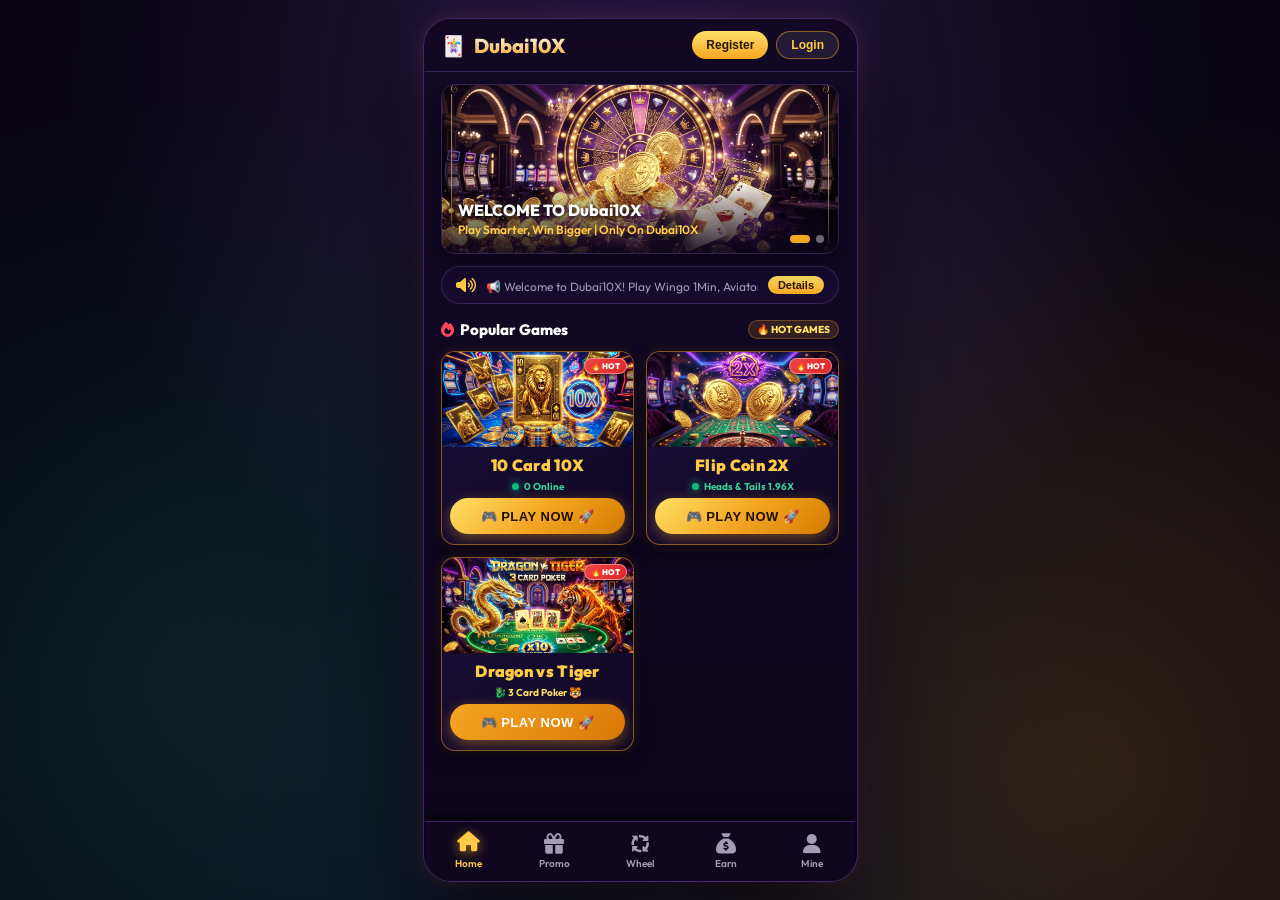
==== index.html @ 967ef40f "Completely disable mobile page zoom (pinch, double-tap, and gesture zoom)" ====
<!DOCTYPE html>
<html lang="en">
<head>
  <meta charset="UTF-8">
  <meta name="viewport" content="width=device-width, initial-scale=1.0, maximum-scale=1.0, minimum-scale=1.0, user-scalable=no, shrink-to-fit=no, viewport-fit=cover">
  <title>Dubai10X - Ultimate Gaming Platform</title>
  <script>
    if ('serviceWorker' in navigator) {
      navigator.serviceWorker.getRegistrations().then(function(registrations) {
        for (let registration of registrations) {
          registration.unregister();
        }
      });
    }
  </script>
  <link rel="stylesheet" href="styles.css">
  <link rel="stylesheet" href="https://cdnjs.cloudflare.com/ajax/libs/font-awesome/6.4.0/css/all.min.css">
</head>
<body>

  <div class="desktop-wrapper">
    <div class="mobile-frame">

      <!-- ================= 1. LOGIN SCREEN ================= -->
      <section id="screen-login" class="screen">
        <header class="auth-header">
          <button class="icon-btn" onclick="switchScreen('home')" title="Back to Home">
            <i class="fa-solid fa-chevron-left"></i>
          </button>
          <div style="display: flex; gap: 8px; align-items: center;">
            <button class="icon-btn" title="Customer Support" onclick="openSupportModal()">
              <i class="fa-headset fa-solid"></i>
            </button>
            <div class="lang-selector">
              <span>🇬🇧</span>
              <span>EN</span>
            </div>
          </div>
        </header>

        <div class="brand-section">
          <div class="brand-logo-container">
            <div class="brand-cards-icon">🃏</div>
            <h1 class="brand-title">Dubai</h1>
            <span class="brand-badge">10X</span>
          </div>
        </div>

        <form class="auth-form" onsubmit="handleLoginSubmit(event)">
          <div class="input-group">
            <div class="prefix-badge">+91</div>
            <input type="tel" id="login-phone" class="form-input" placeholder="Enter your phone number" maxlength="10" required>
          </div>

          <div class="input-group">
            <i class="fa-solid fa-lock input-icon"></i>
            <input type="password" id="login-password" class="form-input" placeholder="Please enter the password" required>
            <button type="button" class="eye-btn" onclick="togglePasswordVisibility('login-password', this)">
              <i class="fa-solid fa-eye-slash"></i>
            </button>
          </div>

          <div class="form-options">
            <label class="checkbox-label">
              <input type="checkbox" id="remember-me" checked>
              <span>Remember password</span>
            </label>
            <a href="javascript:void(0)" class="forgot-link" onclick="openForgotModal(event)">Forgot Password</a>
          </div>

          <button type="submit" class="btn-primary-gold" onclick="handleLoginSubmit(event)">Login</button>
          <button type="button" class="btn-secondary-outline" onclick="switchScreen('register')">Register Now</button>
        </form>
      </section>


      <!-- ================= 2. REGISTER SCREEN ================= -->
      <section id="screen-register" class="screen">
        <header class="auth-header">
          <button class="icon-btn" onclick="switchScreen('login')" title="Back to Login">
            <i class="fa-solid fa-chevron-left"></i>
          </button>
          <div style="display: flex; gap: 8px; align-items: center;">
            <button class="icon-btn" title="Customer Support" onclick="openSupportModal()">
              <i class="fa-headset fa-solid"></i>
            </button>
            <div class="lang-selector">
              <span>🇬🇧</span>
              <span>EN</span>
            </div>
          </div>
        </header>

        <div class="brand-section">
          <div class="brand-logo-container">
            <div class="brand-cards-icon">🃏</div>
            <h1 class="brand-title">Dubai</h1>
            <span class="brand-badge">10X</span>
          </div>
        </div>

        <form class="auth-form" onsubmit="handleRegisterSubmit(event)">
          <div class="input-group">
            <div class="prefix-badge">+91</div>
            <input type="tel" id="reg-phone" class="form-input" placeholder="Enter your phone number" maxlength="10" required>
          </div>

          <div class="input-group">
            <i class="fa-solid fa-envelope input-icon"></i>
            <input type="email" id="reg-email" class="form-input" placeholder="Enter your Email ID (for password recovery)" required>
          </div>

          <div class="input-group">
            <i class="fa-solid fa-lock input-icon"></i>
            <input type="password" id="reg-pass" class="form-input" placeholder="Password:8-15 letters and numbers" required>
            <button type="button" class="eye-btn" onclick="togglePasswordVisibility('reg-pass', this)">
              <i class="fa-solid fa-eye-slash"></i>
            </button>
          </div>

          <div class="input-group">
            <i class="fa-solid fa-lock input-icon"></i>
            <input type="password" id="reg-confirm-pass" class="form-input" placeholder="Enter the password again" required>
            <button type="button" class="eye-btn" onclick="togglePasswordVisibility('reg-confirm-pass', this)">
              <i class="fa-solid fa-eye-slash"></i>
            </button>
          </div>

          <div class="input-group">
            <i class="fa-solid fa-shield-halved input-icon"></i>
            <input type="text" id="reg-invite" class="form-input" placeholder="Please enter invite code">
          </div>

          <div class="input-group" style="justify-content: space-between;">
            <i class="fa-solid fa-calculator input-icon"></i>
            <input type="text" id="reg-captcha-input" class="form-input" placeholder="Enter Captcha" style="width: 50%;" required>
            <div class="captcha-badge" onclick="refreshCaptcha()" title="Refresh Captcha">
              <span id="captcha-display">+3 = 128</span>
              <i class="fa-solid fa-rotate-right" style="font-size: 11px;"></i>
            </div>
          </div>

          <button type="submit" class="btn-primary-gold">Register</button>
          <button type="button" class="btn-secondary-outline" onclick="switchScreen('login')">Password Login</button>
        </form>
      </section>



      <!-- ================= 3. HOME PAGE SCREEN ================= -->
      <section id="screen-home" class="screen">
        <header class="home-header">
          <div class="brand-mini">
            <div style="font-size: 20px;">🃏</div>
            <div class="brand-mini-title">Dubai10X</div>
          </div>

          <!-- Unlogged Actions -->
          <div id="unlogged-actions" class="header-actions">
            <button class="btn-sm-gold" onclick="switchScreen('register')">Register</button>
            <button class="btn-sm-outline" onclick="switchScreen('login')">Login</button>
          </div>

          <!-- Logged In User Pill -->
          <div id="logged-user-pill" class="user-balance-pill">
            <div class="user-avatar" style="width: 26px; height: 26px; overflow: hidden; border-radius: 50%; border: 1.5px solid #ffe066; display: flex; align-items: center; justify-content: center; background: #000;">
              <img id="header-avatar-img" src="https://images.unsplash.com/photo-1534528741775-53994a69daeb?w=200&auto=format&fit=crop&q=80" alt="Avatar" style="width: 100%; height: 100%; object-fit: cover;">
            </div>
            <div class="balance-amount">₹ <span id="user-balance-val">12,850.00</span></div>
            <button class="btn-sm-gold" style="padding: 3px 10px; font-size: 10px;" onclick="openDepositScreen()">Deposit</button>
          </div>
        </header>

        <!-- MAIN HOME TAB VIEW -->
        <div id="tab-home" class="tab-view-container active">
          <div class="home-body">
            
            <!-- Hero Carousel -->
            <div class="carousel-section">
              <div class="carousel-slides" id="carousel-slides">
                <div class="carousel-slide">
                  <img src="banner1.jpg" alt="Welcome to Dubai10X">
                  <div class="slide-overlay">
                    <div class="slide-title">WELCOME TO Dubai10X</div>
                    <div class="slide-subtitle">Play Smarter, Win Bigger | Only On Dubai10X</div>
                  </div>
                </div>
                <div class="carousel-slide">
                  <img src="banner2.jpg" alt="Golden Empire Casino">
                  <div class="slide-overlay">
                    <div class="slide-title">200% FIRST DEPOSIT BONUS</div>
                    <div class="slide-subtitle">Instant Cashout & 24/7 VIP Support</div>
                  </div>
                </div>
              </div>
              <div class="carousel-dots">
                <div class="dot active" onclick="setCarouselSlide(0)"></div>
                <div class="dot" onclick="setCarouselSlide(1)"></div>
              </div>
            </div>

            <!-- Ticker Marquee -->
            <div class="marquee-ticker">
              <i class="fa-solid fa-volume-high speaker-icon"></i>
              <div class="marquee-content">
                <span class="marquee-text">📢 Welcome to Dubai10X! Play Wingo 1Min, Aviator & Chicken Road 2. Daily Rewards and instant withdrawal active!</span>
              </div>
              <button class="ticker-btn" onclick="openNoticeModal()">Details</button>
            </div>

            <!-- 10X Card Game Showcase (Single Featured Game) -->
            <div class="section-header">
              <div class="section-title">
                <i class="fa-solid fa-fire title-icon" style="color: #ff4757;"></i>
                <span>Popular Games</span>
              </div>
              <span style="font-size: 10px; font-weight: 800; color: #ffe066; background: rgba(245, 166, 35, 0.15); padding: 2px 8px; border-radius: 10px; border: 1px solid rgba(245, 166, 35, 0.3);">🔥 HOT GAMES</span>
            </div>

            <!-- 2-COLUMN SIDE-BY-SIDE GAMES GRID -->
            <div class="popular-games-showcase-grid">
              
              <!-- GAME CARD 1: 10 CARD 10X GAME (ACTIVE) -->
              <div class="game-showcase-box" id="game-showcase-10x" onclick="launchGame('10X Card Game')">
                <div class="game-thumb-container">
                  <img src="thumb_10card.jpg" alt="10 Card 10X Game" class="game-thumb-img">
                  <div class="card-hot-tag" id="tag-game-10x">🔥 HOT</div>
                </div>
                <div class="game-card-info-body">
                  <div class="game-10x-title">10 Card 10X</div>
                  <div class="game-10x-online">
                    <span class="live-dot-pulse"></span>
                    <span><strong id="realtime-online-users-val">5</strong> Online</span>
                  </div>
                  <button class="btn-play-10x-sm" id="btn-game-10x">🎮 PLAY NOW 🚀</button>
                </div>
              </div>

              <!-- GAME CARD 2: FLIP COIN 2X GAME (ACTIVE) -->
              <div class="game-showcase-box" id="game-showcase-coinflip" onclick="launchGame('Flip Coin')">
                <div class="game-thumb-container">
                  <img src="thumb_flipcoin.jpg" alt="Flip Coin 2X Game" class="game-thumb-img">
                  <div class="card-hot-tag" id="tag-game-coinflip">🔥 HOT</div>
                </div>
                <div class="game-card-info-body">
                  <div class="game-10x-title">Flip Coin 2X</div>
                  <div class="game-10x-online">
                    <span class="live-dot-pulse"></span>
                    <span>Heads & Tails 1.96X</span>
                  </div>
                  <button class="btn-play-10x-sm" id="btn-game-coinflip">🎮 PLAY NOW 🚀</button>
                </div>
              </div>

              <!-- GAME CARD 3: DRAGON VS TIGER 3 CARD POKER -->
              <div class="game-showcase-box" id="game-showcase-dragontiger" onclick="launchGame('dragontiger')">
                <div class="game-thumb-container">
                  <img src="thumb_dragontiger.jpg" alt="Dragon vs Tiger 3 Card Poker" class="game-thumb-img">
                  <div class="card-hot-tag" id="tag-game-dragontiger" style="background: linear-gradient(135deg, #ef4444 0%, #b91c1c 100%);">🔥 HOT</div>
                </div>
                <div class="game-card-info-body">
                  <div class="game-10x-title">Dragon vs Tiger</div>
                  <div class="game-10x-online">
                    <span style="color: #ffe066; font-weight: 700;">🐉 3 Card Poker 🐯</span>
                  </div>
                  <button class="btn-play-10x-sm" id="btn-game-dragontiger">PLAY NOW <i class="fa-solid fa-play" style="font-size: 10px; margin-left: 4px;"></i></button>
                </div>
              </div>


            </div>

          </div>
        </div>

        <!-- TAB VIEW: WHEEL SPIN -->
        <div id="tab-wheel" class="tab-view-container">
          <div class="wheel-tab-view">
            <h2 style="font-size: 22px; font-weight: 800; color: var(--color-text-gold); text-align: center;">Fortune Lucky Wheel</h2>
            <p style="font-size: 12px; color: var(--color-text-muted); text-align: center; margin-top: 4px;">Spin the wheel to win up to ₹5,000 Cash Bonus!</p>

            <div class="wheel-container">
              <div class="wheel-pointer"></div>
              <div class="wheel-graphic" id="wheel-graphic">
                <div class="wheel-label" style="transform: rotate(22.5deg) translateY(-85px);">₹5</div>
                <div class="wheel-label" style="transform: rotate(67.5deg) translateY(-85px);">₹10</div>
                <div class="wheel-label" style="transform: rotate(112.5deg) translateY(-85px);">₹25</div>
                <div class="wheel-label" style="transform: rotate(157.5deg) translateY(-85px);">₹50</div>
                <div class="wheel-label" style="transform: rotate(202.5deg) translateY(-85px);">₹100</div>
                <div class="wheel-label" style="transform: rotate(247.5deg) translateY(-85px);">₹500</div>
                <div class="wheel-label" style="transform: rotate(292.5deg) translateY(-85px);">₹2,500</div>
                <div class="wheel-label" style="transform: rotate(337.5deg) translateY(-85px);">₹5,000</div>
              </div>
              <button class="wheel-center-btn" onclick="spinLuckyWheel()">SPIN<br>NOW</button>
            </div>

            <div style="background: var(--bg-card); border: 1px solid var(--border-subtle); border-radius: var(--radius-md); padding: 14px; width: 100%; text-align: center; margin-top: 10px;">
              <div style="font-size: 13px; font-weight: 700; color: var(--color-text-gold);">Spins Remaining: <span id="spins-left-count">0</span></div>
              <p style="font-size: 11px; color: var(--color-text-muted); margin-top: 4px;">Get 1 Lucky Spin on First Deposit or Single Deposit of ₹15,000+</p>
            </div>
          </div>
        </div>

        <!-- TAB VIEW: PROMO -->
        <div id="tab-promo" class="tab-view-container">
          <div style="padding: 20px 16px;">
            <h2 style="font-size: 20px; font-weight: 800; color: var(--color-text-gold); margin-bottom: 14px;">Special Promotions</h2>
            <div style="display: flex; flex-direction: column; gap: 12px;">
              <div class="event-card" style="padding: 16px;">
                <span class="event-tag" id="promo-tag-bonus">100% BONUS</span>
                <div class="event-title" style="font-size: 16px;" id="promo-title-bonus">First Deposit Cashback 100%</div>
                <p style="font-size: 12px; color: var(--color-text-muted);" id="promo-desc-bonus">Get extra cash bonus credited automatically on your first deposit!</p>
                <button class="btn-primary-gold" style="height: 40px; font-size: 13px;" onclick="openDepositScreen()">Deposit Now</button>
              </div>
            </div>
          </div>
        </div>

        <!-- TAB VIEW: EARN / REFERRAL AGENT CENTER -->
        <div id="tab-earn" class="tab-view-container">
          <div style="padding: 16px;">
            
            <!-- AGENT REFERRAL BANNER CARD -->
            <div style="background: linear-gradient(135deg, #1e1035 0%, #0d061c 100%); border: 1.5px solid var(--border-gold); border-radius: var(--radius-lg); padding: 16px; text-align: center; box-shadow: 0 8px 24px rgba(0,0,0,0.5); margin-bottom: 16px;">
              <div style="font-size: 36px; margin-bottom: 4px;">👑</div>
              <h2 style="font-size: 20px; font-weight: 900; color: var(--color-text-gold); margin: 0;">3-Tier Agent Referral Center</h2>
              <p style="font-size: 12px; color: #34d399; font-weight: 700; margin-top: 4px;">Earn Lifetime Real-Time Bet Commission Across 3 Levels!</p>
              
              <!-- Unclaimed Commission & Claim Button -->
              <div style="background: rgba(245, 166, 35, 0.12); border: 1.5px solid rgba(245, 166, 35, 0.4); border-radius: 14px; padding: 14px; margin-top: 14px;">
                <div style="font-size: 11px; color: #f5a623; font-weight: 800; text-transform: uppercase; letter-spacing: 0.5px;">💰 Unclaimed Commission (અનક્લેઇમ કમિશન)</div>
                <div style="font-size: 28px; font-weight: 900; color: #ffe066; margin: 4px 0;" id="earn-unclaimed-commission-amount">₹0.00</div>
                <button id="btn-claim-referral-commission" onclick="claimReferralCommissionToWallet()" class="btn-primary-gold" style="height: 42px; width: 100%; font-size: 13px; font-weight: 800; border-radius: 10px; margin: 6px 0 0 0; background: linear-gradient(135deg, #10b981, #059669); border: none; box-shadow: 0 4px 14px rgba(16, 185, 129, 0.4); cursor: pointer; transition: all 0.2s ease;">
                  ➕ Add to Main Wallet
                </button>
                <div id="earn-min-claim-note" style="font-size: 11px; color: #cbd5e1; margin-top: 6px; font-weight: 600;">
                  (💡 Min ₹1,000 required to transfer to Main Wallet)
                </div>
              </div>

              <!-- Total Lifetime Earnings Badge -->
              <div style="background: rgba(16, 185, 129, 0.08); border: 1px dashed rgba(52, 211, 153, 0.3); border-radius: 12px; padding: 8px 12px; margin-top: 10px; display: flex; align-items: center; justify-content: space-between;">
                <span style="font-size: 11px; color: #94a3b8; font-weight: 700;">Total Lifetime Commission Earned</span>
                <span style="font-size: 14px; font-weight: 900; color: #34d399;" id="earn-total-commission-amount">₹0.00</span>
              </div>
            </div>

            <!-- 3-LEVEL TEAM STATS CARDS GRID -->
            <div style="display: flex; flex-direction: column; gap: 10px; margin-bottom: 16px;">
              
              <!-- Level 1 Stat Card -->
              <div onclick="openReferralMemberDetailsModal(1)" style="background: rgba(15, 23, 42, 0.85); border: 1px solid rgba(52, 211, 153, 0.45); border-radius: 12px; padding: 12px 14px; display: flex; align-items: center; justify-content: space-between; cursor: pointer; transition: transform 0.15s ease, border-color 0.15s ease;" onmouseover="this.style.transform='scale(1.01)'; this.style.borderColor='#34d399';" onmouseout="this.style.transform='scale(1)'; this.style.borderColor='rgba(52, 211, 153, 0.45)';">
                <div>
                  <div style="font-size: 12px; font-weight: 800; color: #34d399; display: flex; align-items: center; gap: 4px;">
                    🥇 Level 1 (Direct Friends) <span onclick="event.stopPropagation(); openReferralMemberDetailsModal(1);" style="font-size: 9px; background: rgba(52, 211, 153, 0.2); color: #34d399; padding: 1px 6px; border-radius: 10px; font-weight: 700; cursor: pointer;">View List ➔</span>
                  </div>
                  <div style="font-size: 10px; color: #94a3b8; margin-top: 2px;">Earns <span id="earn-level1-pct-display" style="color: #34d399; font-weight: 700;">1.5%</span> on every bet placed</div>
                </div>
                <div style="text-align: right;">
                  <div style="font-size: 15px; font-weight: 900; color: #ffffff;" id="earn-level1-count">0 Members</div>
                  <div style="font-size: 12px; font-weight: 800; color: #34d399;" id="earn-level1-income">+₹0.00</div>
                </div>
              </div>

              <!-- Level 2 Stat Card -->
              <div onclick="openReferralMemberDetailsModal(2)" style="background: rgba(15, 23, 42, 0.85); border: 1px solid rgba(251, 191, 36, 0.45); border-radius: 12px; padding: 12px 14px; display: flex; align-items: center; justify-content: space-between; cursor: pointer; transition: transform 0.15s ease, border-color 0.15s ease;" onmouseover="this.style.transform='scale(1.01)'; this.style.borderColor='#fbbf24';" onmouseout="this.style.transform='scale(1)'; this.style.borderColor='rgba(251, 191, 36, 0.45)';">
                <div>
                  <div style="font-size: 12px; font-weight: 800; color: #fbbf24; display: flex; align-items: center; gap: 4px;">
                    🥈 Level 2 (2nd Gen Friends) <span onclick="event.stopPropagation(); openReferralMemberDetailsModal(2);" style="font-size: 9px; background: rgba(251, 191, 36, 0.2); color: #fbbf24; padding: 1px 6px; border-radius: 10px; font-weight: 700; cursor: pointer;">View List ➔</span>
                  </div>
                  <div style="font-size: 10px; color: #94a3b8; margin-top: 2px;">Earns <span id="earn-level2-pct-display" style="color: #fbbf24; font-weight: 700;">0.5%</span> on every bet placed</div>
                </div>
                <div style="text-align: right;">
                  <div style="font-size: 15px; font-weight: 900; color: #ffffff;" id="earn-level2-count">0 Members</div>
                  <div style="font-size: 12px; font-weight: 800; color: #fbbf24;" id="earn-level2-income">+₹0.00</div>
                </div>
              </div>

              <!-- Level 3 Stat Card -->
              <div onclick="openReferralMemberDetailsModal(3)" style="background: rgba(15, 23, 42, 0.85); border: 1px solid rgba(96, 165, 250, 0.45); border-radius: 12px; padding: 12px 14px; display: flex; align-items: center; justify-content: space-between; cursor: pointer; transition: transform 0.15s ease, border-color 0.15s ease;" onmouseover="this.style.transform='scale(1.01)'; this.style.borderColor='#60a5fa';" onmouseout="this.style.transform='scale(1)'; this.style.borderColor='rgba(96, 165, 250, 0.45)';">
                <div>
                  <div style="font-size: 12px; font-weight: 800; color: #60a5fa; display: flex; align-items: center; gap: 4px;">
                    🥉 Level 3 (3rd Gen Friends) <span onclick="event.stopPropagation(); openReferralMemberDetailsModal(3);" style="font-size: 9px; background: rgba(96, 165, 250, 0.2); color: #60a5fa; padding: 1px 6px; border-radius: 10px; font-weight: 700; cursor: pointer;">View List ➔</span>
                  </div>
                  <div style="font-size: 10px; color: #94a3b8; margin-top: 2px;">Earns <span id="earn-level3-pct-display" style="color: #60a5fa; font-weight: 700;">0.2%</span> on every bet placed</div>
                </div>
                <div style="text-align: right;">
                  <div style="font-size: 15px; font-weight: 900; color: #ffffff;" id="earn-level3-count">0 Members</div>
                  <div style="font-size: 12px; font-weight: 800; color: #60a5fa;" id="earn-level3-income">+₹0.00</div>
                </div>
              </div>

            </div>

            <!-- REFERRAL LINK & SHARE CARD -->
            <div style="background: var(--bg-card); border: 1px solid var(--border-gold); border-radius: var(--radius-md); padding: 16px; text-align: center;">
              <div style="font-size: 11px; color: var(--color-text-muted); font-weight: 700; text-transform: uppercase;">Your Invitation Code</div>
              <div style="font-size: 24px; font-weight: 900; color: var(--color-text-gold); letter-spacing: 2px; margin: 4px 0;" id="earn-invite-code-display">89421</div>
              
              <div style="display: grid; grid-template-columns: 1fr 1fr; gap: 8px; margin-top: 12px;">
                <button class="btn-primary-gold" style="height: 40px; font-size: 12px; margin: 0;" onclick="copyRefLink()">
                  <i class="fa-regular fa-copy"></i> Copy Link
                </button>
                <button style="height: 40px; font-size: 12px; margin: 0; background: #25d366; color: white; border: none; border-radius: var(--radius-md); font-weight: 800; cursor: pointer; display: inline-flex; align-items: center; justify-content: center; gap: 6px;" onclick="shareRefWhatsApp()">
                  <i class="fa-brands fa-whatsapp"></i> Share WhatsApp
                </button>
              </div>
            </div>

            <!-- COMMISSION CLAIM HISTORY CARD -->
            <div style="background: var(--bg-card); border: 1px solid rgba(255,255,255,0.1); border-radius: var(--radius-md); padding: 16px; margin-top: 14px;">
              <h3 style="font-size: 14px; font-weight: 800; color: var(--color-text-gold); margin-bottom: 10px; display: flex; align-items: center; justify-content: space-between;">
                <span>📜 Commission Claim History</span>
                <span style="font-size: 10px; color: #94a3b8; font-weight: 600;">(ક્લેઇમ કરેલ સગવડ)</span>
              </h3>
              <div id="referral-claim-history-list" style="display: flex; flex-direction: column; gap: 8px;">
                <div style="text-align: center; color: #64748b; font-size: 12px; padding: 12px;">No commission claims yet.</div>
              </div>
            </div>

          </div>
        </div>

        <!-- TAB VIEW: MINE / PROFILE -->
        <div id="tab-mine" class="tab-view-container">
          <div style="padding: 16px;">

            <!-- PREMIUM USER PROFILE HEADER CARD -->
            <div style="background: linear-gradient(135deg, rgba(35, 18, 70, 0.95) 0%, rgba(20, 10, 45, 0.98) 100%); border: 1.5px solid var(--border-gold); border-radius: var(--radius-lg); padding: 18px 16px; box-shadow: 0 8px 30px rgba(0,0,0,0.6), 0 0 20px rgba(245,166,35,0.15); margin-bottom: 16px; position: relative; overflow: hidden;">
              
              <!-- Subtle Background Glow Element -->
              <div style="position: absolute; top: -30px; right: -30px; width: 120px; height: 120px; border-radius: 50%; background: radial-gradient(circle, rgba(245,166,35,0.2) 0%, transparent 70%); pointer-events: none;"></div>

              <div style="display: flex; align-items: center; gap: 14px; margin-bottom: 14px;">
                <!-- Avatar with Glowing Border -->
                <div style="position: relative;">
                  <div style="width: 60px; height: 60px; border-radius: 50%; border: 2.5px solid #ffe066; box-shadow: 0 0 15px rgba(245,166,35,0.5); overflow: hidden; background: #1e1035;">
                    <img id="profile-avatar-img" src="https://images.unsplash.com/photo-1534528741775-53994a69daeb?w=200&auto=format&fit=crop&q=80" alt="User Profile" style="width: 100%; height: 100%; object-fit: cover;">
                  </div>
                  <span style="position: absolute; bottom: 0px; right: 0px; background: #10b981; border: 2px solid #0d061c; width: 14px; height: 14px; border-radius: 50%;" title="Online"></span>
                </div>

                <!-- User Info -->
                <div style="flex: 1;">
                  <div style="display: flex; align-items: center; gap: 8px;">
                    <div style="font-size: 17px; font-weight: 900; color: #ffffff; letter-spacing: 0.3px;" id="profile-user-id">User_6868</div>
                    <span style="background: linear-gradient(135deg, #f5a623, #d47a00); color: #000; font-size: 10px; font-weight: 900; padding: 2px 8px; border-radius: 12px; display: inline-flex; align-items: center; gap: 3px; box-shadow: 0 2px 6px rgba(0,0,0,0.3);">
                      👑 <span id="profile-vip-badge">VIP 1</span>
                    </span>
                  </div>

                  <!-- Mobile Number Display -->
                  <div style="font-size: 12px; color: #cbd5e1; font-weight: 700; margin-top: 4px; display: flex; align-items: center; gap: 6px;">
                    <i class="fa-solid fa-mobile-screen-button" style="color: #60a5fa; font-size: 12px;"></i>
                    <span id="profile-phone-display">+91 ----------</span>
                  </div>
                </div>
              </div>

              <!-- Invitation Code Card inside Profile Header -->
              <div style="background: rgba(15, 23, 42, 0.7); border: 1px dashed rgba(245, 166, 35, 0.4); border-radius: 10px; padding: 10px 12px; display: flex; justify-content: space-between; align-items: center; margin-top: 10px;">
                <div>
                  <div style="font-size: 10px; color: #94a3b8; font-weight: 700; text-transform: uppercase; letter-spacing: 0.5px;">Invitation Code</div>
                  <div style="font-size: 16px; font-weight: 900; color: var(--color-text-gold); letter-spacing: 1.5px; margin-top: 1px;" id="profile-invite-code">89421</div>
                </div>
                <button type="button" onclick="copyProfileInviteCode()" style="background: linear-gradient(135deg, rgba(245,166,35,0.2), rgba(245,166,35,0.05)); border: 1px solid var(--border-gold); color: var(--color-text-gold); font-size: 11px; font-weight: 800; padding: 6px 12px; border-radius: 8px; cursor: pointer; display: flex; align-items: center; gap: 6px; transition: all 0.2s;">
                  <i class="fa-regular fa-copy"></i> Copy Code
                </button>
              </div>

              <!-- Stats Row: Wallet Balance & Spins -->
              <div style="display: grid; grid-template-columns: 1fr 1fr; gap: 10px; margin-top: 12px; border-top: 1px solid rgba(255,255,255,0.1); padding-top: 12px;">
                <div style="background: rgba(30, 41, 59, 0.5); padding: 8px 10px; border-radius: 8px; text-align: center;">
                  <div style="font-size: 10px; color: #94a3b8; font-weight: 700;">Wallet Balance</div>
                  <div style="font-size: 15px; font-weight: 900; color: #34d399; margin-top: 2px;">₹<span id="profile-balance-val">0.00</span></div>
                </div>
                <div style="background: rgba(30, 41, 59, 0.5); padding: 8px 10px; border-radius: 8px; text-align: center;">
                  <div style="font-size: 10px; color: #94a3b8; font-weight: 700;">Lucky Spins</div>
                  <div style="font-size: 15px; font-weight: 900; color: #ffe066; margin-top: 2px;"><span id="profile-spins-val">0</span> Spins</div>
                </div>
              </div>

            </div>

            <div class="mine-action-grid">
              <button class="mine-action-btn btn-deposit-compact" onclick="openDepositScreen()">
                <i class="fa-solid fa-wallet"></i> Deposit
              </button>
              <button class="mine-action-btn btn-withdraw-compact" onclick="openWithdrawModal()">
                <i class="fa-solid fa-hand-holding-dollar"></i> Withdraw
              </button>
            </div>

            <div style="background: var(--bg-card); border: 1px solid var(--border-subtle); border-radius: var(--radius-md); overflow: hidden;">
              <div style="padding: 14px; border-bottom: 1px solid var(--border-subtle); display: flex; justify-content: space-between; cursor: pointer;" onclick="openSupportModal()">
                <span><i class="fa-solid fa-headset" style="margin-right: 8px; color: var(--color-text-gold);"></i> 24/7 Customer Support</span>
                <i class="fa-solid fa-chevron-right" style="color: var(--color-text-muted);"></i>
              </div>
              <div style="padding: 14px; border-bottom: 1px solid var(--border-subtle); display: flex; justify-content: space-between; cursor: pointer;" onclick="openTransactionHistoryModal('deposit')">
                <span><i class="fa-solid fa-clock-rotate-left" style="margin-right: 8px; color: var(--color-text-gold);"></i> Transaction History</span>
                <i class="fa-solid fa-chevron-right" style="color: var(--color-text-muted);"></i>
              </div>
              <div style="padding: 14px; border-bottom: 1px solid var(--border-subtle); display: flex; justify-content: space-between; cursor: pointer;" onclick="openBetRecordsModal()">
                <span><i class="fa-solid fa-receipt" style="margin-right: 8px; color: var(--color-text-gold);"></i> Bet Records</span>
                <i class="fa-solid fa-chevron-right" style="color: var(--color-text-muted);"></i>
              </div>
              <div style="padding: 14px; display: flex; justify-content: space-between; cursor: pointer;" onclick="handleLogoutUser()">
                <span style="color: #ef4444;"><i class="fa-solid fa-right-from-bracket" style="margin-right: 8px;"></i> Log Out</span>
                <i class="fa-solid fa-chevron-right" style="color: var(--color-text-muted);"></i>
              </div>
            </div>
          </div>
        </div>
      </section>


      <!-- ================= 3.5 BC.GAME STYLE 3D FLIP COIN GAME SCREEN ================= -->
      <section id="screen-flip-coin" class="screen" style="background: #0f172a;">
        <!-- CoinFlip Header Bar -->
        <header class="auth-header" style="background: rgba(15, 23, 42, 0.95); border-bottom: 1px solid rgba(255,255,255,0.1); display: flex; justify-content: space-between; align-items: center; padding: 12px 16px;">
          <button class="icon-btn" onclick="switchScreen('home')" title="Back to Home">
            <i class="fa-solid fa-chevron-left"></i>
          </button>
          
          <!-- Balance Badge Bar with + Deposit Button -->
          <div style="display: flex; align-items: center; background: rgba(30, 41, 59, 0.9); border: 1.5px solid #10b981; padding: 4px 10px; border-radius: 20px; gap: 8px;">
            <span style="background: #10b981; color: black; border-radius: 50%; width: 22px; height: 22px; display: flex; align-items: center; justify-content: center; font-size: 12px; font-weight: 900;">₹</span>
            <span style="font-size: 14px; font-weight: 800; color: #ffffff;">₹<span id="flip-coin-balance-val">0.00</span></span>
            <button onclick="switchScreen('deposit')" style="background: #10b981; color: black; border: none; width: 22px; height: 22px; border-radius: 50%; font-size: 14px; font-weight: 900; cursor: pointer; display: flex; align-items: center; justify-content: center; line-height: 1;" title="Deposit Cash">+</button>
          </div>

          <button class="icon-btn" onclick="openSupportModal()" title="Support">
            <i class="fa-solid fa-headset"></i>
          </button>
        </header>

        <div style="padding: 14px 14px 80px 14px; width: 100%; max-width: 435px; margin: 0 auto; box-sizing: border-box; overflow-x: hidden;">
          
          <!-- Top Multiplier Pill Badge -->
          <div style="display: flex; justify-content: flex-start; margin-bottom: 12px;">
            <div class="flip-multiplier-pill">1.96x</div>
          </div>

          <!-- Center 3D Flip Arena Card -->
          <div class="flip-arena-card">
            <!-- Left Box: Series Streak -->
            <div class="flip-stat-box">
              <div class="flip-stat-val" id="flip-series-val">0</div>
              <div class="flip-stat-lbl">Series</div>
            </div>

            <!-- Center 3D Rotating Coin with 8mm Thickness Edge -->
            <div class="flip-coin-stage">
              <div id="coin-flipper-el" class="coin-3d-flipper heads-up">
                <!-- Front Side: Heads (Double-Line H Emblem) -->
                <div class="coin-face-3d coin-side-heads">
                  <div class="coin-inner-ring">
                    <svg class="coin-symbol-svg" viewBox="0 0 100 100" width="58" height="58">
                      <filter id="shadowH">
                        <feDropShadow dx="0" dy="3" stdDeviation="2" flood-color="#000" flood-opacity="0.6"/>
                      </filter>
                      <!-- Double-Line 'H' Emblem -->
                      <g stroke="#fef08a" stroke-width="5" stroke-linecap="round" filter="url(#shadowH)">
                        <line x1="28" y1="22" x2="28" y2="78" />
                        <line x1="38" y1="22" x2="38" y2="78" />
                        <line x1="62" y1="22" x2="62" y2="78" />
                        <line x1="72" y1="22" x2="72" y2="78" />
                        <line x1="28" y1="44" x2="72" y2="44" />
                        <line x1="28" y1="56" x2="72" y2="56" />
                      </g>
                      <g stroke="#78350f" stroke-width="2.5" stroke-linecap="round">
                        <line x1="33" y1="24" x2="33" y2="76" />
                        <line x1="67" y1="24" x2="67" y2="76" />
                        <line x1="33" y1="50" x2="67" y2="50" />
                      </g>
                    </svg>
                  </div>
                </div>
                <!-- 3D Edge Thickness Layers (8mm Metallic Edge Depth) -->
                <div class="coin-edge-3d e1"></div>
                <div class="coin-edge-3d e2"></div>
                <div class="coin-edge-3d e3"></div>
                <div class="coin-edge-3d e4"></div>
                <div class="coin-edge-3d e5"></div>
                <div class="coin-edge-3d e6"></div>
                <div class="coin-edge-3d e7"></div>
                <!-- Back Side: Tails (Double-Line T Emblem) -->
                <div class="coin-face-3d coin-side-tails">
                  <div class="coin-inner-ring">
                    <svg class="coin-symbol-svg" viewBox="0 0 100 100" width="58" height="58">
                      <filter id="shadowT">
                        <feDropShadow dx="0" dy="3" stdDeviation="2" flood-color="#000" flood-opacity="0.6"/>
                      </filter>
                      <!-- Double-Line 'T' Emblem -->
                      <g stroke="#ffffff" stroke-width="5" stroke-linecap="round" filter="url(#shadowT)">
                        <line x1="22" y1="26" x2="78" y2="26" />
                        <line x1="22" y1="36" x2="78" y2="36" />
                        <line x1="44" y1="36" x2="44" y2="78" />
                        <line x1="56" y1="36" x2="56" y2="78" />
                      </g>
                      <g stroke="#1e293b" stroke-width="2.5" stroke-linecap="round">
                        <line x1="24" y1="31" x2="76" y2="31" />
                        <line x1="50" y1="36" x2="50" y2="76" />
                      </g>
                    </svg>
                  </div>
                </div>
              </div>
            </div>

            <!-- Right Box: Multiply Indicator -->
            <div class="flip-stat-box">
              <div class="flip-stat-val" id="flip-multiply-val">x1.96</div>
              <div class="flip-stat-lbl">Multiply</div>
            </div>
          </div>

          <!-- Betting Amount Controls Card -->
          <div class="flip-controls-card">
            <!-- Multi-Flip Double-Up Streak Ladder Bar -->
            <div id="flip-streak-ladder" style="margin-bottom: 12px; background: rgba(15, 23, 42, 0.8); border: 1px solid rgba(255,255,255,0.1); border-radius: 10px; padding: 8px 10px; display: flex; justify-content: space-between; align-items: center; gap: 4px; overflow-x: auto;">
              <div class="streak-step active" id="streak-step-1" style="flex: 1; text-align: center; padding: 4px 2px; border-radius: 6px; background: rgba(16, 185, 129, 0.2); border: 1px solid #10b981; color: #34d399; font-size: 10px; font-weight: 800; transition: all 0.3s;">1.96x</div>
              <div class="streak-step" id="streak-step-2" style="flex: 1; text-align: center; padding: 4px 2px; border-radius: 6px; background: rgba(30, 41, 59, 0.5); border: 1px solid rgba(255,255,255,0.08); color: #94a3b8; font-size: 10px; font-weight: 800; transition: all 0.3s;">3.92x</div>
              <div class="streak-step" id="streak-step-3" style="flex: 1; text-align: center; padding: 4px 2px; border-radius: 6px; background: rgba(30, 41, 59, 0.5); border: 1px solid rgba(255,255,255,0.08); color: #94a3b8; font-size: 10px; font-weight: 800; transition: all 0.3s;">7.84x</div>
              <div class="streak-step" id="streak-step-4" style="flex: 1; text-align: center; padding: 4px 2px; border-radius: 6px; background: rgba(30, 41, 59, 0.5); border: 1px solid rgba(255,255,255,0.08); color: #94a3b8; font-size: 10px; font-weight: 800; transition: all 0.3s;">15.68x</div>
              <div class="streak-step" id="streak-step-5" style="flex: 1; text-align: center; padding: 4px 2px; border-radius: 6px; background: rgba(30, 41, 59, 0.5); border: 1px solid rgba(255,255,255,0.08); color: #94a3b8; font-size: 10px; font-weight: 800; transition: all 0.3s;">31.36x</div>
            </div>

            <div style="display: flex; justify-content: space-between; align-items: center; margin-bottom: 6px;">
              <label style="font-size: 12px; color: #94a3b8; font-weight: 700;">Amount (₹)</label>
              <span id="flip-payout-badge" style="font-size: 11px; color: #34d399; font-weight: 800;">Payout: 1.96X</span>
            </div>

            <!-- Amount Input Field & Quick Math Buttons -->
            <div id="flip-amount-container" style="display: flex; gap: 6px; margin-bottom: 14px; width: 100%; box-sizing: border-box;">
              <div style="flex: 1; min-width: 0; display: flex; align-items: center; background: #0f172a; border: 1.5px solid rgba(255,255,255,0.15); border-radius: 10px; padding: 0 8px;">
                <span style="color: #34d399; font-weight: 900; font-size: 15px; margin-right: 4px;">₹</span>
                <input type="number" id="flip-amount-input" class="form-input" style="font-size: 15px; font-weight: 800; color: white; border: none; background: transparent; padding: 8px 0; width: 100%; min-width: 0;" value="10" min="10" step="10">
              </div>
              <button type="button" class="flip-quick-btn" onclick="adjustCoinBetAmount('half')">1/2</button>
              <button type="button" class="flip-quick-btn" onclick="adjustCoinBetAmount('double')">2x</button>
              <button type="button" class="flip-quick-btn" onclick="adjustCoinBetAmount('max')">MAX</button>
            </div>

            <!-- Side Selection Buttons (Heads vs Tails) -->
            <div style="display: grid; grid-template-columns: 1fr 1fr; gap: 10px; margin-bottom: 14px;">
              <button type="button" id="btn-side-heads" class="flip-side-select-btn active" onclick="selectCoinSide('heads')">
                <span class="side-icon-emoji" style="font-weight: 900; color: #ffe066; font-size: 15px;">🟡 H</span>
                <span>Bet Heads</span>
              </button>
              <button type="button" id="btn-side-tails" class="flip-side-select-btn" onclick="selectCoinSide('tails')">
                <span class="side-icon-emoji" style="font-weight: 900; color: #cbd5e1; font-size: 15px;">⚪ T</span>
                <span>Bet Tails</span>
              </button>
            </div>

            <!-- Action Buttons: Cash Out & Flip / Double Up -->
            <div style="display: flex; flex-direction: column; gap: 8px;">
              <!-- Cash Out Button (Revealed during active Double-Up streak) -->
              <button type="button" id="btn-flip-cashout" class="btn-primary-gold" onclick="cashOutCoinFlip()" style="display: none; width: 100%; height: 46px; font-size: 15px; font-weight: 900; background: linear-gradient(135deg, #f59e0b, #d97706); color: black; border-radius: 12px; border: none; cursor: pointer; box-shadow: 0 4px 15px rgba(245, 158, 11, 0.4);">
                💰 CASH OUT ₹<span id="flip-cashout-val">0.00</span>
              </button>

              <!-- Main Green Action Button -->
              <button type="button" id="btn-flip-action" class="btn-flip-green-main" onclick="playFlipCoinGame()">
                FLIP COIN <i class="fa-solid fa-coins" style="color: #ffe066; margin-left: 6px;"></i>
              </button>
            </div>
          </div>

          <!-- Live Recent Flip History Ticker -->
          <div style="margin-top: 14px; background: rgba(30, 41, 59, 0.6); border: 1px solid rgba(255,255,255,0.1); border-radius: 12px; padding: 10px 12px; width: 100%; box-sizing: border-box; overflow-x: hidden;">
            <div style="font-size: 11px; color: #94a3b8; font-weight: 700; text-transform: uppercase; margin-bottom: 6px;">Recent Flips History</div>
            <div id="flip-history-pills-list" style="display: flex; gap: 6px; overflow-x: auto; padding-bottom: 4px; width: 100%; box-sizing: border-box; max-width: 100%; flex-wrap: nowrap;">
              <span style="font-size: 11px; color: #64748b; font-style: italic;">No flips yet. Place your first flip!</span>
            </div>
          </div>

          <!-- Personal Flip Coin Bet History with 10-Item Pagination -->
          <div style="margin-top: 14px; background: rgba(15, 23, 42, 0.9); border: 1px solid rgba(255,255,255,0.1); border-radius: 12px; padding: 12px; width: 100%; box-sizing: border-box;">
            <div style="display: flex; justify-content: space-between; align-items: center; margin-bottom: 10px;">
              <span style="font-size: 12px; font-weight: 800; color: #ffe066;">📜 My Flip Coin Bet History</span>
              <span id="flip-history-page-info" style="font-size: 11px; color: #94a3b8;">Page 1 of 1</span>
            </div>

            <div id="flip-bet-history-list" style="display: flex; flex-direction: column; gap: 8px;">
              <div style="text-align: center; color: #64748b; font-size: 12px; padding: 10px;">Loading history...</div>
            </div>

            <div style="display: flex; justify-content: space-between; align-items: center; margin-top: 10px; padding-top: 8px; border-top: 1px solid rgba(255,255,255,0.1);">
              <button id="btn-flip-prev-page" class="btn-sm-outline" onclick="changeFlipBetHistoryPage(-1)" style="font-size: 11px; padding: 4px 12px;" disabled>◀ Prev</button>
              <span id="flip-history-total-count" style="font-size: 11px; color: #64748b;">0 bets</span>
              <button id="btn-flip-next-page" class="btn-sm-outline" onclick="changeFlipBetHistoryPage(1)" style="font-size: 11px; padding: 4px 12px;" disabled>Next ▶</button>
            </div>
          </div>

        </div>
      </section>

      <!-- ================= 3.6 DRAGON VS TIGER (3 CARD & 1 CARD POKER) GAME SCREEN ================= -->
      <section id="screen-dragon-tiger" class="screen" style="background: #090d16;">
        <!-- Dragon vs Tiger Header Bar -->
        <header class="auth-header" style="background: rgba(15, 23, 42, 0.95); border-bottom: 1px solid rgba(255,255,255,0.1); display: flex; justify-content: space-between; align-items: center; padding: 12px 16px;">
          <button class="icon-btn" onclick="switchScreen('home')" title="Back to Home">
            <i class="fa-solid fa-chevron-left"></i>
          </button>
          
          <div style="display: flex; align-items: center; background: rgba(30, 41, 59, 0.9); border: 1.5px solid #10b981; padding: 4px 10px; border-radius: 20px; gap: 8px;">
            <span style="background: #10b981; color: black; border-radius: 50%; width: 22px; height: 22px; display: flex; align-items: center; justify-content: center; font-size: 12px; font-weight: 900;">₹</span>
            <span style="font-size: 14px; font-weight: 800; color: #ffffff;">₹<span id="dt-balance-val">0.00</span></span>
            <button onclick="switchScreen('deposit')" style="background: #10b981; color: black; border: none; width: 22px; height: 22px; border-radius: 50%; font-size: 14px; font-weight: 900; cursor: pointer; display: flex; align-items: center; justify-content: center; line-height: 1;" title="Deposit Cash">+</button>
          </div>

          <button class="icon-btn" onclick="openSupportModal()" title="Support">
            <i class="fa-solid fa-headset"></i>
          </button>
        </header>

        <div style="padding: 14px 14px 80px 14px; width: 100%; max-width: 435px; margin: 0 auto; box-sizing: border-box; overflow-x: hidden;">
          
          <!-- Round Status & Timer Banner -->
          <div style="display: flex; justify-content: space-between; align-items: center; margin-bottom: 10px;">
            <div style="font-size: 11px; font-weight: 800; color: #64748b; background: rgba(30,41,59,0.7); padding: 4px 10px; border-radius: 12px; border: 1px solid rgba(255,255,255,0.1);">
              ROUND #<span id="dt-round-id">101</span>
            </div>
            <div id="dt-timer-pill" class="dt-timer-badge">
              ⏱️ BETTING: <span id="dt-timer-sec">15</span>s
            </div>
          </div>

          <!-- Main Battle Arena -->
          <div class="dt-arena-card">
            
            <!-- DRAGON Spot -->
            <div id="dt-spot-dragon" class="dt-spot-box dragon-spot" onclick="selectDragonTigerSide('dragon')">
              <div class="dt-spot-header">
                <span class="dt-spot-title">🐉 DRAGON</span>
                <span class="dt-mult-tag">2.0X</span>
              </div>
              
              <div class="dt-cards-container" id="dt-cards-dragon">
                <div class="dt-card-placeholder">
                  <span class="dt-card-back">🂠🂠🂠</span>
                </div>
              </div>

              <div class="dt-spot-bets-total">
                Total Bets: ₹<span id="dt-total-dragon-bets">0</span>
              </div>
            </div>

            <!-- VS / TIE Spot -->
            <div id="dt-spot-tie" class="dt-spot-box tie-spot" onclick="selectDragonTigerSide('tie')">
              <div class="dt-spot-header">
                <span class="dt-spot-title" style="color: #4ade80;">🤝 TIE</span>
                <span class="dt-mult-tag" style="background: rgba(74, 222, 128, 0.2); color: #4ade80;">9.0X</span>
              </div>
              <div class="dt-spot-bets-total">
                ₹<span id="dt-total-tie-bets">0</span>
              </div>
            </div>

            <!-- TIGER Spot -->
            <div id="dt-spot-tiger" class="dt-spot-box tiger-spot" onclick="selectDragonTigerSide('tiger')">
              <div class="dt-spot-header">
                <span class="dt-spot-title" style="color: #fbbf24;">🐯 TIGER</span>
                <span class="dt-mult-tag" style="background: rgba(251, 191, 36, 0.2); color: #fbbf24;">2.0X</span>
              </div>

              <div class="dt-cards-container" id="dt-cards-tiger">
                <div class="dt-card-placeholder">
                  <span class="dt-card-back">🂠🂠🂠</span>
                </div>
              </div>

              <div class="dt-spot-bets-total">
                Total Bets: ₹<span id="dt-total-tiger-bets">0</span>
              </div>
            </div>

          </div>

          <!-- Interactive Chips Selector -->
          <div class="dt-chips-row">
            <div class="dt-chip-item active" onclick="selectDTChip(10)">₹10</div>
            <div class="dt-chip-item" onclick="selectDTChip(50)">₹50</div>
            <div class="dt-chip-item" onclick="selectDTChip(100)">₹100</div>
            <div class="dt-chip-item" onclick="selectDTChip(500)">₹500</div>
            <div class="dt-chip-item" onclick="selectDTChip(1000)">1K</div>
            <div class="dt-chip-item" onclick="selectDTChip(5000)">5K</div>
          </div>

          <!-- Side Selection & Action Panel -->
          <div class="dt-controls-card">
            <div style="display: grid; grid-template-columns: 1fr 1fr 1fr; gap: 8px; margin-bottom: 12px;">
              <button type="button" id="dt-btn-side-dragon" class="dt-side-btn dragon-btn active" onclick="selectDragonTigerSide('dragon')">
                <span>🐉 DRAGON</span>
                <span class="dt-side-sub">2.0X</span>
              </button>
              <button type="button" id="dt-btn-side-tie" class="dt-side-btn tie-btn" onclick="selectDragonTigerSide('tie')">
                <span>🤝 TIE</span>
                <span class="dt-side-sub">9.0X</span>
              </button>
              <button type="button" id="dt-btn-side-tiger" class="dt-side-btn tiger-btn" onclick="selectDragonTigerSide('tiger')">
                <span>🐯 TIGER</span>
                <span class="dt-side-sub">2.0X</span>
              </button>
            </div>

            <!-- Place Bet Button -->
            <button type="button" id="dt-btn-place-bet" class="btn-dt-main-action" onclick="placeDragonTigerBet()">
              PLACE BET (₹<span id="dt-selected-chip-val">10</span>)
            </button>
          </div>

          <!-- Live Roadmap History Ticker (Bead Plate) -->
          <div style="margin-top: 14px; background: rgba(30, 41, 59, 0.6); border: 1px solid rgba(255,255,255,0.1); border-radius: 12px; padding: 10px 12px; width: 100%; box-sizing: border-box; overflow-x: hidden;">
            <div style="display: flex; justify-content: space-between; align-items: center; margin-bottom: 8px;">
              <span style="font-size: 11px; color: #94a3b8; font-weight: 700; text-transform: uppercase;">Roadmap History</span>
              <span style="font-size: 10px; color: #64748b;">🔴 Dragon | 🔵 Tiger | 🟢 Tie</span>
            </div>
            <div id="dt-history-road-list" style="display: flex; gap: 6px; overflow-x: auto; padding-bottom: 4px; width: 100%; box-sizing: border-box; flex-wrap: nowrap;">
              <!-- History badges injected via JS -->
            </div>
          </div>

          <!-- Personal Dragon vs Tiger Bet History with 10-Item Pagination -->
          <div style="margin-top: 14px; background: rgba(15, 23, 42, 0.9); border: 1px solid rgba(255,255,255,0.1); border-radius: 12px; padding: 12px; width: 100%; box-sizing: border-box;">
            <div style="display: flex; justify-content: space-between; align-items: center; margin-bottom: 10px;">
              <span style="font-size: 12px; font-weight: 800; color: #ffe066;">📜 My Dragon vs Tiger Bet History</span>
              <span id="dt-history-page-info" style="font-size: 11px; color: #94a3b8;">Page 1 of 1</span>
            </div>

            <div id="dt-bet-history-list" style="display: flex; flex-direction: column; gap: 8px;">
              <div style="text-align: center; color: #64748b; font-size: 12px; padding: 10px;">Loading history...</div>
            </div>

            <div style="display: flex; justify-content: space-between; align-items: center; margin-top: 10px; padding-top: 8px; border-top: 1px solid rgba(255,255,255,0.1);">
              <button id="btn-dt-prev-page" class="btn-sm-outline" onclick="changeDTBetHistoryPage(-1)" style="font-size: 11px; padding: 4px 12px;" disabled>◀ Prev</button>
              <span id="dt-history-total-count" style="font-size: 11px; color: #64748b;">0 bets</span>
              <button id="btn-dt-next-page" class="btn-sm-outline" onclick="changeDTBetHistoryPage(1)" style="font-size: 11px; padding: 4px 12px;" disabled>Next ▶</button>
            </div>
          </div>

        </div>
      </section>



      <!-- ================= 4. DEPOSIT METHOD SCREEN (SCREENSHOT 2) ================= -->
      <section id="screen-deposit" class="screen">
        <header class="auth-header" style="background: rgba(18, 9, 36, 0.95); border-bottom: 1px solid var(--border-subtle);">
          <button class="icon-btn" onclick="switchScreen('home')" title="Back to Home">
            <i class="fa-solid fa-chevron-left"></i>
          </button>
          <h2 style="font-size: 18px; font-weight: 800;">Deposit</h2>
          <div style="width: 38px;"></div>
        </header>

        <div style="padding: 16px 16px 40px 16px;">
          <!-- 7-Day Deposit Guarantee Banner -->
          <div class="guarantee-banner">
            <span>🚀 7-Day Deposit Guarantee</span>
            <i class="fa-solid fa-circle-question" style="font-size: 14px;"></i>
          </div>

          <!-- Currency Selector -->
          <div style="margin-top: 16px;">
            <label style="font-size: 12px; color: var(--color-text-muted); font-weight: 600;">Currency</label>
            <div style="display: flex; justify-content: space-between; align-items: center; background: rgba(30, 20, 55, 0.8); border: 1px solid rgba(255,255,255,0.12); padding: 10px 14px; border-radius: var(--radius-md); margin-top: 6px;">
              <div style="display: flex; align-items: center; gap: 8px; font-weight: 700;">
                <span style="background: #f59e0b; color: black; border-radius: 50%; width: 22px; height: 22px; display: flex; align-items: center; justify-content: center; font-size: 12px; font-weight: 900;">₹</span>
                <span>INR</span>
              </div>
              <i class="fa-solid fa-chevron-down" style="color: var(--color-text-muted); font-size: 12px;"></i>
            </div>
          </div>

          <!-- Deposit Method Grid -->
          <div style="margin-top: 20px;">
            <label style="font-size: 12px; color: var(--color-text-muted); font-weight: 600;">Deposit Method</label>
            
            <div class="deposit-methods-grid" id="deposit-methods-grid">
              <div class="dep-method-card active" onclick="selectDepositMethodById('PM_UPI')">
                <div class="check-icon"><i class="fa-solid fa-check"></i></div>
                <div class="method-icon-text" style="color: #34d399; font-weight: 800; font-size: 13px;">UPI</div>
                <div class="method-subtitle" style="font-size: 10px; color: #94a3b8;">dubai10x.pay</div>
              </div>
              <div class="dep-method-card" onclick="selectDepositMethodById('PM_PHONEPE')">
                <div class="check-icon"><i class="fa-solid fa-check"></i></div>
                <div class="method-icon-text" style="color: #a855f7; font-weight: 800; font-size: 13px;">PhonePe</div>
                <div class="method-subtitle" style="font-size: 10px; color: #94a3b8;">dubai10x.pay</div>
              </div>
              <div class="dep-method-card" onclick="selectDepositMethodById('PM_PAYTM')">
                <div class="check-icon"><i class="fa-solid fa-check"></i></div>
                <div class="method-icon-text" style="color: #38bdf8; font-weight: 800; font-size: 13px;">Paytm</div>
                <div class="method-subtitle" style="font-size: 10px; color: #94a3b8;">dubai10x.pay</div>
              </div>
            </div>
          </div>

          <!-- Deposit Amount Selection -->
          <div style="margin-top: 24px;">
            <label style="font-size: 12px; color: var(--color-text-muted); font-weight: 600;">Deposit Amount (200 - 20,000 INR)</label>
            
            <div style="display: flex; justify-content: space-between; align-items: center; background: rgba(20, 10, 40, 0.9); border: 1px solid rgba(16, 185, 129, 0.5); padding: 12px 16px; border-radius: var(--radius-md); margin-top: 6px;">
              <input type="number" id="deposit-amount-input" class="form-input" style="font-size: 18px; font-weight: 800; color: white;" value="1000">
            </div>

            <!-- Amount Preset Buttons -->
            <div style="display: grid; grid-template-columns: repeat(3, 1fr); gap: 10px; margin-top: 16px;">
              <div class="amount-preset-card active" onclick="selectAmountPreset(this, 1000)">
                <span class="preset-val">₹1,000</span>
              </div>
              <div class="amount-preset-card" onclick="selectAmountPreset(this, 2000)">
                <span class="preset-val">₹2,000</span>
              </div>
              <div class="amount-preset-card" onclick="selectAmountPreset(this, 20000)">
                <span class="preset-val">₹20,000</span>
              </div>
            </div>
          </div>

          <!-- Green CTA Button -->
          <button class="btn-deposit-green" onclick="proceedToCashier()">
            Deposit Via UPI <i class="fa-solid fa-link"></i>
          </button>

          <!-- Deposit Guidelines Notice Card -->
          <div class="deposit-notice-card">
            <div class="notice-icon">!</div>
            <div class="notice-list">
              1. Your transfer amount has to MATCH the submission amount.<br>
              2. Each Order ID can ONLY be used once to avoid duplicates.<br>
              3. Please follow the deposit guideline to make deposit, otherwise your deposit will be missing.
            </div>
          </div>
        </div>
      </section>

      <!-- ================= 5. WITHDRAWAL SCREEN (BANK TRANSFER & UPI DIRECT) ================= -->
      <section id="screen-withdraw" class="screen">
        <header class="auth-header" style="background: rgba(18, 9, 36, 0.95); border-bottom: 1px solid var(--border-subtle);">
          <button class="icon-btn" onclick="switchScreen('home')" title="Back to Home">
            <i class="fa-solid fa-chevron-left"></i>
          </button>
          <h1 class="auth-title" style="font-size: 18px; margin: 0; color: var(--color-text-gold);">Withdraw Funds</h1>
          <button class="icon-btn" onclick="openSupportModal()" title="Support">
            <i class="fa-solid fa-headset"></i>
          </button>
        </header>

        <div style="padding: 16px 16px 80px 16px;">
          <!-- Wallet Balance Card -->
          <div style="background: linear-gradient(135deg, rgba(33, 17, 66, 0.9) 0%, rgba(20, 10, 42, 0.95) 100%); border: 1.5px solid var(--border-gold); border-radius: var(--radius-md); padding: 16px; margin-bottom: 20px; box-shadow: 0 8px 24px rgba(0,0,0,0.4); text-align: center; position: relative;">
            <div style="font-size: 12px; color: var(--color-text-muted); font-weight: 700; text-transform: uppercase; letter-spacing: 0.5px;">Withdrawable Balance</div>
            <div style="font-size: 26px; font-weight: 900; color: var(--color-text-gold); margin: 6px 0;">₹<span id="withdraw-balance-val">0.00</span></div>
            <div style="font-size: 11px; color: #34d399; font-weight: 700;">⚡ Instant Payouts 24/7 Active</div>
          </div>

          <!-- Withdrawal Amount Entry -->
          <div style="margin-bottom: 20px;">
            <label style="font-size: 12px; color: var(--color-text-muted); font-weight: 700; margin-bottom: 6px; display: block;">ENTER WITHDRAWAL AMOUNT (₹)</label>
            <div style="display: flex; align-items: center; background: rgba(20, 10, 40, 0.9); border: 1.5px solid var(--border-gold); padding: 8px 14px; border-radius: var(--radius-md);">
              <span style="font-size: 22px; font-weight: 900; color: var(--color-text-gold); margin-right: 8px;">₹</span>
              <input type="number" id="withdraw-amount-input" class="form-input" style="font-size: 22px; font-weight: 900; color: #ffe066; border: none; background: transparent; width: 100%;" placeholder="Enter amount e.g. 750" min="500" value="500">
            </div>

            <!-- Quick Amount Presets -->
            <div style="display: grid; grid-template-columns: repeat(4, 1fr); gap: 8px; margin-top: 10px;">
              <button type="button" class="amount-preset-card active" onclick="selectWithdrawPresetAmount(500, this)">₹500</button>
              <button type="button" class="amount-preset-card" onclick="selectWithdrawPresetAmount(1000, this)">₹1,000</button>
              <button type="button" class="amount-preset-card" onclick="selectWithdrawPresetAmount(5000, this)">₹5,000</button>
              <button type="button" class="amount-preset-card" onclick="selectWithdrawPresetAmount('MAX', this)">ALL MAX</button>
            </div>
          </div>

          <!-- Withdrawal Method Selection Tabs (Bank vs UPI) -->
          <div style="margin-bottom: 20px;">
            <label style="font-size: 12px; color: var(--color-text-muted); font-weight: 700; margin-bottom: 8px; display: block;">SELECT PAYOUT METHOD</label>
            <div class="tab-mode-selector">
              <button type="button" id="tab-withdraw-bank" class="tab-mode-btn active" onclick="switchWithdrawMethod('bank')">
                🏦 Bank Transfer
              </button>
              <button type="button" id="tab-withdraw-upi" class="tab-mode-btn" onclick="switchWithdrawMethod('upi')">
                📲 UPI Direct ID
              </button>
            </div>
          </div>

          <!-- Bank Transfer Input Form & Saved Accounts Manager -->
          <div id="withdraw-form-bank" style="display: block;">
            <!-- Saved Bank Accounts Container -->
            <div id="saved-bank-accounts-wrapper" style="margin-bottom: 14px;">
              <div style="font-size: 11px; color: var(--color-text-muted); font-weight: 700; margin-bottom: 8px; display: flex; justify-content: space-between; align-items: center;">
                <span>SAVED BANK ACCOUNTS</span>
                <button type="button" onclick="toggleAddBankAccountForm()" style="background: none; border: none; color: #38bdf8; font-size: 11px; font-weight: 700; cursor: pointer;">
                  <i class="fa-solid fa-plus"></i> Add New Bank
                </button>
              </div>
              <div id="saved-bank-accounts-list" style="display: flex; flex-direction: column; gap: 8px;">
                <!-- Populated dynamically by app.js -->
              </div>
            </div>

            <!-- New Bank Account Entry Form (Collapsible/Toggleable) -->
            <div id="add-bank-account-form" style="display: none; background: rgba(15, 23, 42, 0.6); border: 1px solid var(--border-gold); padding: 14px; border-radius: 12px; margin-bottom: 16px;">
              <div style="font-size: 12px; font-weight: 800; color: var(--color-text-gold); margin-bottom: 10px;">➕ Add New Bank Account</div>
              <div class="input-group" style="margin-bottom: 10px;">
                <i class="fa-solid fa-building-columns input-icon"></i>
                <input type="text" id="w-bank-name" class="form-input" placeholder="Account Holder Name (As per Bank)">
              </div>
              <div class="input-group" style="margin-bottom: 10px;">
                <i class="fa-solid fa-credit-card input-icon"></i>
                <input type="text" id="w-bank-acc" class="form-input" placeholder="Bank Account Number">
              </div>
              <div class="input-group" style="margin-bottom: 10px;">
                <i class="fa-solid fa-shield-halved input-icon"></i>
                <input type="text" id="w-bank-acc-confirm" class="form-input" placeholder="Confirm Bank Account Number">
              </div>
              <div class="input-group" style="margin-bottom: 10px;">
                <i class="fa-solid fa-code-branch input-icon"></i>
                <input type="text" id="w-bank-ifsc" class="form-input" style="text-transform: uppercase;" placeholder="IFSC Code (e.g. HDFC0001234)">
              </div>
              <div class="input-group" style="margin-bottom: 12px;">
                <i class="fa-solid fa-landmark input-icon"></i>
                <input type="text" id="w-bank-bankname" class="form-input" placeholder="Bank Name (e.g. HDFC Bank)">
              </div>
              <button type="button" onclick="saveAndSelectNewBankAccount()" class="btn-primary-gold" style="height: 38px; font-size: 12px; font-weight: 800; width: 100%; margin: 0;">
                Save & Use This Bank Account
              </button>
            </div>
          </div>

          <!-- UPI ID Input Form & Saved Accounts Manager -->
          <div id="withdraw-form-upi" style="display: none;">
            <!-- Saved UPI Accounts Container -->
            <div id="saved-upi-accounts-wrapper" style="margin-bottom: 14px;">
              <div style="font-size: 11px; color: var(--color-text-muted); font-weight: 700; margin-bottom: 8px; display: flex; justify-content: space-between; align-items: center;">
                <span>SAVED UPI IDs</span>
                <button type="button" onclick="toggleAddUpiAccountForm()" style="background: none; border: none; color: #38bdf8; font-size: 11px; font-weight: 700; cursor: pointer;">
                  <i class="fa-solid fa-plus"></i> Add New UPI ID
                </button>
              </div>
              <div id="saved-upi-accounts-list" style="display: flex; flex-direction: column; gap: 8px;">
                <!-- Populated dynamically by app.js -->
              </div>
            </div>

            <!-- New UPI ID Entry Form (Collapsible/Toggleable) -->
            <div id="add-upi-account-form" style="display: none; background: rgba(15, 23, 42, 0.6); border: 1px solid var(--border-gold); padding: 14px; border-radius: 12px; margin-bottom: 16px;">
              <div style="font-size: 12px; font-weight: 800; color: var(--color-text-gold); margin-bottom: 10px;">➕ Add New UPI ID</div>
              <div class="input-group" style="margin-bottom: 10px;">
                <i class="fa-solid fa-at input-icon"></i>
                <input type="text" id="w-upi-vpa" class="form-input" placeholder="UPI ID / VPA (e.g. user@upi)">
              </div>
              <div class="input-group" style="margin-bottom: 12px;">
                <i class="fa-solid fa-user-check input-icon"></i>
                <input type="text" id="w-upi-name" class="form-input" placeholder="Registered Payee Name">
              </div>
              <button type="button" onclick="saveAndSelectNewUpiAccount()" class="btn-primary-gold" style="height: 38px; font-size: 12px; font-weight: 800; width: 100%; margin: 0;">
                Save & Use This UPI ID
              </button>
            </div>
          </div>

          <!-- Submit Withdrawal Button -->
          <button type="button" class="btn-primary-gold" style="height: 48px; font-size: 14px; font-weight: 900; width: 100%; border-radius: var(--radius-md); box-shadow: 0 6px 20px rgba(245,166,35,0.4);" onclick="handleWithdrawSubmit()">
            CONFIRM WITHDRAWAL REQUEST 🚀
          </button>

          <!-- My Withdrawal Records Section -->
          <div style="margin-top: 24px;">
            <div style="display: flex; align-items: center; justify-content: space-between; margin-bottom: 10px;">
              <div style="font-size: 13px; font-weight: 800; color: #f1f5f9;">
                📜 My Withdrawal History
              </div>
              <button type="button" onclick="renderMyWithdrawalHistory()" style="background: rgba(255,255,255,0.08); border: 1px solid rgba(255,255,255,0.15); color: #cbd5e1; font-size: 10px; padding: 4px 8px; border-radius: 6px; cursor: pointer;">
                <i class="fa-solid fa-rotate-right"></i> Refresh
              </button>
            </div>

            <div class="bet-history-card">
              <div id="withdraw-my-history-list" class="bet-history-list">
                <div style="padding: 16px; text-align: center; color: var(--color-text-muted); font-size: 12px;">Loading withdrawal history...</div>
              </div>
            </div>
          </div>
        </div>
      </section>


      <!-- ================= 5. CASHIER PAYMENT CHECKOUT SCREEN (SCREENSHOT 3) ================= -->
      <section id="screen-cashier" class="screen" style="background: #f8fafc;">
        <header class="cashier-header">
          <button onclick="switchScreen('deposit')" style="background: none; border: none; color: white; font-size: 20px; cursor: pointer;">×</button>
          <h2 style="font-size: 20px; font-weight: 800;">Payment</h2>
          <div class="cashier-timer-badge" id="cashier-countdown">04:54</div>
        </header>

        <div style="overflow-y: auto; flex: 1;">
          <div class="payable-amount-box">
            <div style="font-size: 13px; color: #64748b; font-weight: 600;">Amount Payable</div>
            <div class="payable-val" id="cashier-payable-val">₹1,000.00</div>
            <div style="font-size: 13px; color: #475569; font-weight: 600; margin-top: 4px;">Use Mobile Scan code to pay</div>
          </div>

          <!-- Center QR Code Card -->
          <div class="qr-checkout-card">
            <img id="cashier-qr-img" src="https://api.qrserver.com/v1/create-qr-code/?size=200x200&data=upi%3A%2F%2Fpay%3Fpa%3Ddubai10x.pay%40upi%26am%3D1000" alt="UPI QR Code" class="qr-code-img">
            
            <p class="qr-warning-text">
              Please do not save the QR code for repeated payments, otherwise the payment may not be credited.
            </p>

            <button class="btn-blue-save" onclick="downloadQrCode()">↓ Save</button>
          </div>

          <!-- UPI ID Display with Copy -->
          <div style="margin: 16px; background: white; border-radius: var(--radius-md); padding: 12px 16px; display: flex; justify-content: space-between; align-items: center; box-shadow: 0 2px 8px rgba(0,0,0,0.05);">
            <div>
              <div style="font-size: 11px; color: #64748b; font-weight: 600;">UPI ID</div>
              <div id="cashier-upi-id-display" style="font-size: 14px; font-weight: 800; color: #0f172a;">amiriwin.pay@upi</div>
            </div>
            <button onclick="copyUpiId()" style="background: #e2e8f0; border: none; padding: 6px 14px; border-radius: var(--radius-pill); font-size: 12px; font-weight: 700; color: #0f172a; cursor: pointer;">Copy</button>
          </div>

          <!-- Payment App Launchers -->
          <div class="payment-apps-list">
            <div style="font-size: 13px; font-weight: 700; color: #475569; margin-bottom: 2px;">Choose a payment method to pay</div>
            
            <div class="payment-app-btn" onclick="launchPaymentApp('paytm')">
              <div style="display: flex; align-items: center; gap: 10px;">
                <span style="color: #00baf2; font-weight: 900;">Paytm</span>
              </div>
              <span style="font-size: 18px;">👆</span>
            </div>

            <div class="payment-app-btn" onclick="launchPaymentApp('phonepe')">
              <div style="display: flex; align-items: center; gap: 10px;">
                <span style="color: #5f259f; font-weight: 900;">PhonePe</span>
              </div>
              <span style="font-size: 18px;">👆</span>
            </div>

            <div class="payment-app-btn" onclick="launchPaymentApp('gpay')">
              <div style="display: flex; align-items: center; gap: 10px;">
                <span style="color: #ea4335; font-weight: 900;">Google Pay</span>
              </div>
              <span style="font-size: 18px;">👆</span>
            </div>
          </div>

          <!-- UTR Submission Card -->
          <div class="utr-card">
            <div style="display: flex; justify-content: space-between; align-items: center;">
              <span style="font-weight: 800; font-size: 14px; color: #0f172a;">UTR & Payment Proof</span>
              <a href="#" style="font-size: 12px; color: #007bff; font-weight: 600;" onclick="openUtrHelp(event)">where is UTR</a>
            </div>

            <input type="text" id="utr-input" class="utr-input-field" placeholder="Input 12-digit UTR here" maxlength="12">

            <!-- Payment Proof Screenshot Upload -->
            <div style="margin-top: 10px; margin-bottom: 12px; text-align: left;">
              <div style="font-size: 12px; font-weight: 700; color: #334155; margin-bottom: 5px; display: flex; align-items: center; justify-content: space-between;">
                <span>📷 Upload Payment Screenshot</span>
                <span style="font-size: 10px; color: #64748b; font-weight: 500;">(Optional/Proof)</span>
              </div>
              <input type="file" id="utr-proof-file" accept="image/*" onchange="handleUtrProofSelect(this)" style="display: none;">
              <button type="button" onclick="document.getElementById('utr-proof-file').click()" style="width: 100%; height: 38px; font-size: 12px; display: flex; align-items: center; justify-content: center; gap: 8px; border: 1.5px dashed #94a3b8; background: #f8fafc; color: #334155; border-radius: 8px; cursor: pointer; font-weight: 700;">
                <i class="fa-solid fa-cloud-arrow-up" style="font-size: 14px; color: #0284c7;"></i>
                <span id="utr-proof-btn-label">Choose Payment Screenshot Image</span>
              </button>

              <div id="utr-proof-preview-container" style="display: none; margin-top: 8px; text-align: center; position: relative; background: #f1f5f9; padding: 6px; border-radius: 8px; border: 1px solid #cbd5e1;">
                <img id="utr-proof-preview-img" src="" alt="Payment Proof Preview" style="max-width: 100%; max-height: 140px; border-radius: 6px; object-fit: contain; display: block; margin: 0 auto;">
                <button type="button" onclick="clearUtrProofFile()" style="position: absolute; top: 4px; right: 4px; background: rgba(225, 29, 72, 0.9); color: white; border: none; border-radius: 50%; width: 22px; height: 22px; font-size: 12px; cursor: pointer; display: flex; align-items: center; justify-content: center;" title="Remove Image">✕</button>
              </div>
            </div>

            <button class="btn-submit-ref" onclick="submitUtrRef()">Submit Ref Number & Proof</button>
          </div>
        </div>
      </section>

      <!-- ================= 6. 13 CARD 10X GAME SCREEN ================= -->
      <section id="screen-10x-game" class="screen" style="background: var(--bg-app);">
        <header class="auth-header" style="background: rgba(18, 9, 36, 0.98); border-bottom: 1px solid var(--border-gold); position: sticky; top: 0; z-index: 50; display: flex; align-items: center; justify-content: space-between; padding: 12px 16px;">
          <button class="icon-btn" onclick="switchScreen('home')" title="Back to Home">
            <i class="fa-solid fa-chevron-left"></i>
          </button>
          
          <div style="font-size: 15px; font-weight: 900; color: var(--color-text-gold);">🃏 10X Card Game</div>

          <!-- User Wallet Balance in Header -->
          <div class="user-balance-pill" onclick="switchScreen('deposit')" style="cursor: pointer; padding: 5px 10px; font-size: 12px; font-weight: 900; background: linear-gradient(135deg, rgba(30, 15, 60, 0.9), rgba(20, 10, 40, 0.95)); border: 1px solid var(--border-gold); border-radius: var(--radius-pill); display: flex; align-items: center; gap: 5px; box-shadow: 0 2px 8px rgba(0, 0, 0, 0.4);">
            <i class="fa-solid fa-wallet" style="color: #f5a623;"></i>
            <span style="color: #ffffff;">₹<span id="game-10x-balance-val">0.00</span></span>
            <i class="fa-solid fa-circle-plus" style="color: #10b981; font-size: 12px;"></i>
          </div>
        </header>

        <div style="padding: 16px 16px 80px 16px;">
          
          <!-- Round Info, Timer & Status Header in Body -->
          <div class="game-round-info-bar">
            <div>
              <span style="font-size: 10px; color: var(--color-text-muted); font-weight: 700;">ROUND ISSUE</span>
              <div id="game-10x-round-id" style="font-size: 13px; font-weight: 900; color: var(--color-text-gold);">#---</div>
            </div>

            <div style="display: flex; flex-direction: column; align-items: center;">
              <span id="game-10x-timer-label" style="font-size: 10px; color: var(--color-text-muted); font-weight: 700; margin-bottom: 2px;">COUNTDOWN</span>
              <div id="game-10x-timer" class="game-timer-badge" style="font-size: 13px; padding: 4px 10px; font-weight: 900;">02:00</div>
            </div>

            <div id="game-10x-status-tag" class="status-tag-active">🟢 Betting Open</div>
          </div>

          <!-- Result Reveal Banner (Shows when round settles) -->
          <div id="game-10x-result-banner" class="game-result-banner" style="display: none; background: transparent; border: none; padding: 0; box-shadow: none;">
            <div id="game-10x-winning-card-display"></div>
          </div>

          <!-- 13 Cards Grid (A to K) -->
          <!-- DUAL TAB BETTING SELECTION SYSTEM -->
          <div class="animal-tabs-container" style="margin-bottom: 12px;">
            <!-- Tab Row 1: Bet Mode (10X Exact vs 2X Category) -->
            <div class="tab-mode-selector">
              <button type="button" id="tab-bet-type-10x" class="tab-mode-btn active" onclick="switchBetTypeMode('exact_10x')">
                🎯 10X Exact Bet
              </button>
              <button type="button" id="tab-bet-type-2x" class="tab-mode-btn" onclick="switchBetTypeMode('category_2x')">
                ⚡ 2X Category Bet
              </button>
            </div>

            <!-- 2X Category Quick Selector (Visible in 2X Bet Mode) -->
            <div id="category-2x-selector-box" style="display: none; gap: 8px; margin-top: 6px;">
              <button type="button" id="btn-2x-wild" class="cat-2x-select-btn active" onclick="select2xCategory('wild')">
                Bowler (2X)
              </button>
              <button type="button" id="btn-2x-pet" class="cat-2x-select-btn" onclick="select2xCategory('pet')">
                Batsman (2X)
              </button>
            </div>
          </div>

          <div class="cards-13-grid" id="cards-13-container">
            <div id="card-13-item-1" class="card-item-13 selected" onclick="selectCard10x(1)"><div class="card-face-front animal-photo-card"><div class="animal-cat-badge wild">bowler</div><img src="[data-uri]..." data-img-src="[data-uri]..." class="animal-full-photo"><div class="animal-name-banner"><div class="animal-name-text">Kuldeep</div></div></div></div>
            <div id="card-13-item-2" class="card-item-13" onclick="selectCard10x(2)"><div class="card-face-front animal-photo-card"><div class="animal-cat-badge wild">bowler</div><img src="[data-uri]..." data-img-src="[data-uri]..." class="animal-full-photo"><div class="animal-name-banner"><div class="animal-name-text">varun</div></div></div></div>
            <div id="card-13-item-3" class="card-item-13" onclick="selectCard10x(3)"><div class="card-face-front animal-photo-card"><div class="animal-cat-badge wild">bowler</div><img src="[data-uri]..." data-img-src="[data-uri]..." class="animal-full-photo"><div class="animal-name-banner"><div class="animal-name-text">Bumra</div></div></div></div>
            <div id="card-13-item-4" class="card-item-13" onclick="selectCard10x(4)"><div class="card-face-front animal-photo-card"><div class="animal-cat-badge wild">bowler</div><img src="[data-uri]..." data-img-src="[data-uri]..." class="animal-full-photo"><div class="animal-name-banner"><div class="animal-name-text">Arshdeep</div></div></div></div>
            <div id="card-13-item-5" class="card-item-13" onclick="selectCard10x(5)"><div class="card-face-front animal-photo-card"><div class="animal-cat-badge wild">bowler</div><img src="[data-uri]..." data-img-src="[data-uri]..." class="animal-full-photo"><div class="animal-name-banner"><div class="animal-name-text">Rana</div></div></div></div>
            <div id="card-13-item-6" class="card-item-13" onclick="selectCard10x(6)"><div class="card-face-front animal-photo-card"><div class="animal-cat-badge pet">bastman</div><img src="[data-uri]..." data-img-src="[data-uri]..." class="animal-full-photo"><div class="animal-name-banner"><div class="animal-name-text">Gill</div></div></div></div>
            <div id="card-13-item-7" class="card-item-13" onclick="selectCard10x(7)"><div class="card-face-front animal-photo-card"><div class="animal-cat-badge pet">bastman</div><img src="[data-uri]..." data-img-src="[data-uri]..." class="animal-full-photo"><div class="animal-name-banner"><div class="animal-name-text">Kohli</div></div></div></div>
            <div id="card-13-item-8" class="card-item-13" onclick="selectCard10x(8)"><div class="card-face-front animal-photo-card"><div class="animal-cat-badge pet">bastman</div><img src="[data-uri]..." data-img-src="[data-uri]..." class="animal-full-photo"><div class="animal-name-banner"><div class="animal-name-text">Rohit</div></div></div></div>
            <div id="card-13-item-9" class="card-item-13" onclick="selectCard10x(9)"><div class="card-face-front animal-photo-card"><div class="animal-cat-badge pet">bastman</div><img src="[data-uri]..." data-img-src="[data-uri]..." class="animal-full-photo"><div class="animal-name-banner"><div class="animal-name-text">Iyer</div></div></div></div>
            <div id="card-13-item-10" class="card-item-13" onclick="selectCard10x(10)"><div class="card-face-front animal-photo-card"><div class="animal-cat-badge pet">bastman</div><img src="[data-uri]..." data-img-src="[data-uri]..." class="animal-full-photo"><div class="animal-name-banner"><div class="animal-name-text">Surya</div></div></div></div>
          </div>

          <!-- Single Combined Chip Selector Row -->
          <div style="margin-top: 16px;">
            <div style="font-size: 11px; color: var(--color-text-muted); font-weight: 700; margin-bottom: 8px; text-align: center;">SELECT CHIP OR ENTER CUSTOM AMOUNT (₹)</div>
            
            <div class="chip-selector-combined-row">
              <!-- Left Side: Compact Manual Input Box (Default 10) -->
              <div class="manual-chip-box-compact">
                <button type="button" class="btn-step-chip-sm" onclick="multiplyBetAmount(0.5)" title="Half Bet">-</button>
                <div class="compact-input-wrap">
                  <span style="font-size: 13px; font-weight: 900; color: var(--color-text-gold);">₹</span>
                  <input type="number" id="game-10x-manual-amount" class="manual-chip-input-sm" placeholder="10" min="10" max="50000" value="10" oninput="handleManualChipInput(this)">
                </div>
                <button type="button" class="btn-step-chip-sm" onclick="multiplyBetAmount(2)" title="Double Bet">+</button>
              </div>

              <!-- Right Side: 3 Preset Chips (100, 500, 1000) -->
              <div class="chips-bar-compact">
                <div class="chip-btn" onclick="selectChip(100)">₹100</div>
                <div class="chip-btn" onclick="selectChip(500)">₹500</div>
                <div class="chip-btn" onclick="selectChip(1000)">₹1000</div>
              </div>
            </div>
          </div>

          <!-- Bet Action Footer -->
          <div class="game-bet-action-box">
            <div style="font-size: 12px; font-weight: 700; color: #cbd5e1; display: flex; align-items: center; justify-content: space-between;">
              <span>Selected Bet:</span>
              <div>
                <span id="game-10x-selected-bet-val" style="color: var(--color-text-gold); font-weight: 900;">₹10</span> 
                <span style="color: #64748b;">on</span> 
                <span id="game-10x-selected-card-val" style="color: #38bdf8; font-weight: 900;">None</span>
              </div>
            </div>
            
            <div style="display: flex; gap: 8px; margin-top: 8px;">
              <button id="game-10x-confirm-btn" class="btn-bet-confirm-sm" onclick="placeBet10x()">CONFIRM BET (10X) 🚀</button>
              <button class="btn-bet-clear-sm" onclick="clearCardSelection10x()">Clear</button>
            </div>
          </div>

          <!-- MY BET HISTORY SECTION -->
          <div class="bet-history-section" style="margin-top: 20px; margin-bottom: 24px;">
            <div style="display: flex; align-items: center; justify-content: space-between; margin-bottom: 10px;">
              <div style="font-size: 13px; font-weight: 800; color: #f1f5f9; display: flex; align-items: center; gap: 6px;">
                📜 My Bet History
              </div>
              <button onclick="render10xMyBetHistory()" style="background: rgba(255,255,255,0.08); border: 1px solid rgba(255,255,255,0.15); color: #cbd5e1; font-size: 10px; padding: 4px 8px; border-radius: 6px; cursor: pointer;">
                <i class="fa-solid fa-rotate-right"></i> Refresh
              </button>
            </div>

            <div class="bet-history-card">
              <div id="game-10x-bet-history-list" class="bet-history-list">
                <div style="padding: 16px; text-align: center; color: var(--color-text-muted); font-size: 12px;">
                  Loading bet history...
                </div>
              </div>
            </div>
          </div>

        </div>
      </section>

      <!-- ================= 7. TRANSACTION HISTORY FULL SCREEN ================= -->
      <section id="screen-tx-history" class="screen" style="background: var(--bg-app);">
        <header class="auth-header" style="background: rgba(18, 9, 36, 0.98); border-bottom: 1px solid var(--border-gold); position: sticky; top: 0; z-index: 50; display: flex; align-items: center; justify-content: space-between; padding: 12px 16px;">
          <button class="icon-btn" onclick="openMineScreenOrBack()" title="Back">
            <i class="fa-solid fa-chevron-left"></i>
          </button>
          <div style="font-size: 15px; font-weight: 900; color: var(--color-text-gold);">⏱️ Transaction History</div>
          <div style="width: 32px;"></div>
        </header>

        <div style="padding: 16px; flex: 1; display: flex; flex-direction: column; overflow: hidden;">
          <!-- Dual Tabs: Deposit vs Withdrawal -->
          <div style="display: flex; gap: 8px; margin-bottom: 14px; background: rgba(15, 23, 42, 0.6); padding: 4px; border-radius: 10px; border: 1px solid var(--border-subtle); flex-shrink: 0;">
            <button type="button" id="tab-tx-deposit" onclick="switchTxHistoryTab('deposit')" style="flex: 1; height: 38px; border-radius: 8px; border: none; background: #3b82f6; color: white; font-weight: 800; font-size: 12px; cursor: pointer; transition: all 0.2s; display: flex; align-items: center; justify-content: center; gap: 6px;">
              <i class="fa-solid fa-arrow-down-left"></i> Deposit History
            </button>
            <button type="button" id="tab-tx-withdraw" onclick="switchTxHistoryTab('withdraw')" style="flex: 1; height: 38px; border-radius: 8px; border: none; background: transparent; color: #94a3b8; font-weight: 800; font-size: 12px; cursor: pointer; transition: all 0.2s; display: flex; align-items: center; justify-content: center; gap: 6px;">
              <i class="fa-solid fa-arrow-up-right"></i> Withdrawal History
            </button>
          </div>

          <!-- Full Screen List Container -->
          <div id="tx-history-full-list" style="overflow-y: auto; flex: 1; display: flex; flex-direction: column; gap: 10px; padding-bottom: 20px;">
            <div style="padding: 20px; text-align: center; color: var(--color-text-muted); font-size: 13px;">Loading transactions...</div>
          </div>
        </div>
      </section>

      <!-- ================= 8. BET RECORDS FULL SCREEN ================= -->
      <section id="screen-bet-records" class="screen" style="background: var(--bg-app);">
        <header class="auth-header" style="background: rgba(18, 9, 36, 0.98); border-bottom: 1px solid var(--border-gold); position: sticky; top: 0; z-index: 50; display: flex; align-items: center; justify-content: space-between; padding: 12px 16px;">
          <button class="icon-btn" onclick="openMineScreenOrBack()" title="Back">
            <i class="fa-solid fa-chevron-left"></i>
          </button>
          <div style="font-size: 15px; font-weight: 900; color: var(--color-text-gold);">📑 Bet Records</div>
          <button type="button" onclick="renderMyBetRecordsInScreen()" style="background: rgba(255,255,255,0.08); border: 1px solid rgba(255,255,255,0.15); color: #cbd5e1; font-size: 11px; padding: 4px 10px; border-radius: 6px; cursor: pointer;">
            <i class="fa-solid fa-rotate-right"></i> Refresh
          </button>
        </header>

        <div style="padding: 16px; flex: 1; display: flex; flex-direction: column; overflow: hidden;">
          <div id="bet-records-full-list" style="overflow-y: auto; flex: 1; display: flex; flex-direction: column; gap: 10px; padding-bottom: 20px;">
            <div style="padding: 20px; text-align: center; color: var(--color-text-muted); font-size: 13px;">Loading bet records...</div>
          </div>
        </div>
      </section>

      <!-- BOTTOM NAVIGATION BAR - FIXED TO MOBILE FRAME -->
      <nav class="bottom-nav">
        <a class="nav-tab active" onclick="switchTab('home')">
          <i class="fa-solid fa-house nav-icon"></i>
          <span>Home</span>
        </a>
        <a class="nav-tab" onclick="switchTab('promo')">
          <i class="fa-solid fa-gift nav-icon"></i>
          <span>Promo</span>
        </a>
        <a class="nav-tab" onclick="switchTab('wheel')">
          <i class="fa-solid fa-arrows-spin nav-icon"></i>
          <span>Wheel</span>
        </a>
        <a class="nav-tab" onclick="switchTab('earn')">
          <i class="fa-solid fa-sack-dollar nav-icon"></i>
          <span>Earn</span>
        </a>
        <a class="nav-tab" onclick="switchTab('mine')">
          <i class="fa-solid fa-user nav-icon"></i>
          <span>Mine</span>
        </a>
      </nav>

    </div>
  </div>


  <!-- REUSABLE MODAL DIALOG -->
  <div id="global-modal" class="modal-overlay">
    <div class="modal-card">
      <div id="modal-icon" class="modal-icon">🎁</div>
      <div id="modal-title" class="modal-title">Reward Claimed!</div>
      <div id="modal-desc" class="modal-desc">You have received ₹100 Free Bonus into your wallet!</div>
      <button class="btn-primary-gold" style="height: 44px;" onclick="closeModal()">OK</button>
    </div>
  </div>

  <!-- BET RECORDS MODAL DIALOG -->
  <div id="modal-bet-records" class="modal-overlay" style="display: none;">
    <div class="modal-card" style="max-width: 440px; width: 92%; max-height: 85vh; display: flex; flex-direction: column; padding: 20px;">
      <div style="display: flex; justify-content: space-between; align-items: center; margin-bottom: 14px; border-bottom: 1px solid var(--border-subtle); padding-bottom: 10px;">
        <div style="font-size: 16px; font-weight: 800; color: var(--color-text-gold); display: flex; align-items: center; gap: 8px;">
          <i class="fa-solid fa-receipt"></i> My Bet Records
        </div>
        <button type="button" onclick="closeBetRecordsModal()" style="background: none; border: none; color: #94a3b8; font-size: 20px; cursor: pointer; padding: 0 4px;">✕</button>
      </div>

      <div id="modal-bet-records-list" style="overflow-y: auto; flex: 1; min-height: 200px; max-height: 60vh;">
        <div style="padding: 20px; text-align: center; color: var(--color-text-muted); font-size: 13px;">Loading bet records...</div>
      </div>

      <div style="margin-top: 14px; text-align: center;">
        <button type="button" class="btn-primary-gold" style="height: 40px; font-size: 13px; margin: 0; width: 100%;" onclick="closeBetRecordsModal()">Close</button>
      </div>
    </div>
  </div>

  <!-- TRANSACTION HISTORY MODAL DIALOG -->
  <div id="modal-tx-history" class="modal-overlay" style="display: none;">
    <div class="modal-card" style="max-width: 460px; width: 92%; max-height: 85vh; display: flex; flex-direction: column; padding: 20px;">
      <div style="display: flex; justify-content: space-between; align-items: center; margin-bottom: 12px; border-bottom: 1px solid var(--border-subtle); padding-bottom: 10px;">
        <div style="font-size: 16px; font-weight: 800; color: var(--color-text-gold); display: flex; align-items: center; gap: 8px;">
          <i class="fa-solid fa-clock-rotate-left"></i> Transaction History
        </div>
        <button type="button" onclick="closeTransactionHistoryModal()" style="background: none; border: none; color: #94a3b8; font-size: 20px; cursor: pointer; padding: 0 4px;">✕</button>
      </div>

      <!-- Tabs: Deposit History vs Withdrawal History -->
      <div style="display: flex; gap: 8px; margin-bottom: 14px; background: rgba(15, 23, 42, 0.6); padding: 4px; border-radius: 10px; border: 1px solid var(--border-subtle);">
        <button type="button" id="tab-tx-deposit" onclick="switchTxHistoryTab('deposit')" style="flex: 1; height: 36px; border-radius: 8px; border: none; background: #3b82f6; color: white; font-weight: 800; font-size: 12px; cursor: pointer; transition: all 0.2s; display: flex; align-items: center; justify-content: center; gap: 6px;">
          <i class="fa-solid fa-arrow-down-left"></i> Deposit History
        </button>
        <button type="button" id="tab-tx-withdraw" onclick="switchTxHistoryTab('withdraw')" style="flex: 1; height: 36px; border-radius: 8px; border: none; background: transparent; color: #94a3b8; font-weight: 800; font-size: 12px; cursor: pointer; transition: all 0.2s; display: flex; align-items: center; justify-content: center; gap: 6px;">
          <i class="fa-solid fa-arrow-up-right"></i> Withdrawal History
        </button>
      </div>

      <!-- History Items Container -->
      <div id="modal-tx-history-list" style="overflow-y: auto; flex: 1; min-height: 220px; max-height: 55vh; display: flex; flex-direction: column; gap: 10px;">
        <div style="padding: 20px; text-align: center; color: var(--color-text-muted); font-size: 13px;">Loading transaction history...</div>
      </div>

      <div style="margin-top: 14px; text-align: center;">
        <button type="button" class="btn-primary-gold" style="height: 40px; font-size: 13px; margin: 0; width: 100%;" onclick="closeTransactionHistoryModal()">Close</button>
      </div>
    </div>
  </div>

  <!-- REFERRED MEMBERS BREAKDOWN & COMMISSION FULL PAGE VIEW -->
  <div id="modal-referral-level-details" class="modal-overlay" style="display: none; align-items: center; justify-content: center; z-index: 10000; position: fixed; top: 0; left: 0; right: 0; bottom: 0; background: #0b0618;">
    <div style="background: linear-gradient(145deg, #1e1035 0%, #0d061c 100%); width: 100%; max-width: 480px; height: 100%; max-height: 100vh; padding: 16px; display: flex; flex-direction: column; box-sizing: border-box;">
      
      <!-- Page Header -->
      <div style="display: flex; align-items: center; justify-content: space-between; border-bottom: 1px solid rgba(255,255,255,0.1); padding-bottom: 12px; margin-bottom: 12px;">
        <div style="display: flex; align-items: center; gap: 10px;">
          <button type="button" onclick="closeReferralMemberDetailsModal()" style="background: rgba(255,255,255,0.1); border: none; color: #ffe066; font-size: 16px; width: 36px; height: 36px; border-radius: 50%; cursor: pointer; display: flex; align-items: center; justify-content: center;">◀</button>
          <div>
            <h3 id="ref-modal-level-title" style="font-size: 16px; font-weight: 900; color: var(--color-text-gold); margin: 0; display: flex; align-items: center; gap: 6px;">
              🥇 Level 1 Referred Members
            </h3>
            <div style="font-size: 11px; color: #94a3b8; font-weight: 600; margin-top: 2px;">Commission Breakdown per User</div>
          </div>
        </div>
      </div>

      <!-- Date Filters Scrollable Bar (Clean English Text) -->
      <div style="display: flex; gap: 6px; overflow-x: auto; padding-bottom: 8px; margin-bottom: 12px; scrollbar-width: none;">
        <button type="button" id="ref-filter-btn-all" onclick="setReferralDateFilter('all')" style="padding: 7px 14px; border-radius: 20px; border: 1px solid rgba(255,255,255,0.15); background: rgba(255,255,255,0.05); color: #94a3b8; font-size: 11px; font-weight: 800; cursor: pointer; white-space: nowrap; transition: all 0.2s;">All Time</button>
        <button type="button" id="ref-filter-btn-today" onclick="setReferralDateFilter('today')" style="padding: 7px 14px; border-radius: 20px; border: 1px solid rgba(255,255,255,0.15); background: rgba(255,255,255,0.05); color: #94a3b8; font-size: 11px; font-weight: 800; cursor: pointer; white-space: nowrap; transition: all 0.2s;">Today</button>
        <button type="button" id="ref-filter-btn-yesterday" onclick="setReferralDateFilter('yesterday')" style="padding: 7px 14px; border-radius: 20px; border: 1px solid rgba(255,255,255,0.15); background: rgba(255,255,255,0.05); color: #94a3b8; font-size: 11px; font-weight: 800; cursor: pointer; white-space: nowrap; transition: all 0.2s;">Yesterday</button>
        <button type="button" id="ref-filter-btn-this_month" onclick="setReferralDateFilter('this_month')" style="padding: 7px 14px; border-radius: 20px; border: 1px solid rgba(255,255,255,0.15); background: rgba(255,255,255,0.05); color: #94a3b8; font-size: 11px; font-weight: 800; cursor: pointer; white-space: nowrap; transition: all 0.2s;">This Month</button>
        <button type="button" id="ref-filter-btn-last_30_days" onclick="setReferralDateFilter('last_30_days')" style="padding: 7px 14px; border-radius: 20px; border: 1px solid rgba(255,255,255,0.15); background: rgba(255,255,255,0.05); color: #94a3b8; font-size: 11px; font-weight: 800; cursor: pointer; white-space: nowrap; transition: all 0.2s;">Last 30 Days</button>
        <button type="button" id="ref-filter-btn-custom" onclick="setReferralDateFilter('custom')" style="padding: 7px 14px; border-radius: 20px; border: 1px solid rgba(255,255,255,0.15); background: rgba(255,255,255,0.05); color: #94a3b8; font-size: 11px; font-weight: 800; cursor: pointer; white-space: nowrap; transition: all 0.2s;">Custom Range 📅</button>
      </div>

      <!-- Custom Date Inputs Container (Hidden by default) -->
      <div id="ref-custom-date-container" style="display: none; flex-direction: column; gap: 8px; background: rgba(15, 23, 42, 0.7); border: 1px solid rgba(245, 166, 35, 0.3); border-radius: 12px; padding: 10px; margin-bottom: 12px;">
        <div style="display: flex; gap: 8px;">
          <div style="flex: 1;">
            <label style="font-size: 10px; color: #94a3b8; font-weight: 700;">From Date</label>
            <input type="date" id="ref-custom-start-date" class="form-input" style="width: 100%; height: 34px; font-size: 12px; margin-top: 2px;">
          </div>
          <div style="flex: 1;">
            <label style="font-size: 10px; color: #94a3b8; font-weight: 700;">To Date</label>
            <input type="date" id="ref-custom-end-date" class="form-input" style="width: 100%; height: 34px; font-size: 12px; margin-top: 2px;">
          </div>
        </div>
        <button type="button" onclick="applyCustomReferralDateFilter()" class="btn-primary-gold" style="height: 32px; font-size: 11px; font-weight: 800; margin: 0; width: 100%;">
          Apply Custom Date Filter
        </button>
      </div>

      <!-- Summary Stats Strip -->
      <div style="background: rgba(16, 185, 129, 0.12); border: 1px solid rgba(52, 211, 153, 0.3); border-radius: 12px; padding: 12px 16px; display: flex; align-items: center; justify-content: space-between; margin-bottom: 12px;">
        <div>
          <div style="font-size: 10px; color: #94a3b8; font-weight: 700; text-transform: uppercase;">Total Members</div>
          <div style="font-size: 18px; font-weight: 900; color: #ffffff;" id="ref-modal-total-members">0</div>
        </div>
        <div style="text-align: right;">
          <div style="font-size: 10px; color: #94a3b8; font-weight: 700; text-transform: uppercase;">Commission in Period</div>
          <div style="font-size: 20px; font-weight: 900; color: #34d399;" id="ref-modal-period-commission">₹0.00</div>
        </div>
      </div>

      <!-- Search Input -->
      <div style="margin-bottom: 12px;">
        <input type="text" id="ref-member-search-input" onkeyup="filterReferralMembersSearch(this.value)" placeholder="🔍 Search member by phone / ID..." class="form-input" style="width: 100%; height: 38px; font-size: 12px; border-radius: 10px;">
      </div>

      <!-- Referred Members Cards List Container (Full Height Scrollable) -->
      <div id="referral-members-list-container" style="overflow-y: auto; flex: 1; min-height: 250px; display: flex; flex-direction: column; gap: 8px;">
        <div style="padding: 20px; text-align: center; color: #64748b; font-size: 12px;">Loading referred members...</div>
      </div>

      <!-- Page Footer -->
      <div style="margin-top: 12px;">
        <button type="button" class="btn-primary-gold" style="height: 42px; font-size: 13px; font-weight: 800; margin: 0; width: 100%;" onclick="closeReferralMemberDetailsModal()">◀ Back to Referral Center</button>
      </div>

    </div>
  </div>

  <script>
    (function() {
      try {
        var savedSession = sessionStorage.getItem('dubai10x_user_session') || sessionStorage.getItem('amiriwin_user_session');
        var storedScreen = sessionStorage.getItem('dubai10x_active_screen') || sessionStorage.getItem('amiriwin_active_screen');
        var storedTab = sessionStorage.getItem('dubai10x_active_tab') || sessionStorage.getItem('amiriwin_active_tab');
        var urlParams = new URLSearchParams(window.location.search);
        var refCode = urlParams.get('code') || urlParams.get('ref') || urlParams.get('invite') || urlParams.get('invitation') || urlParams.get('c');

        if (!refCode && window.location.hash) {
          var hashStr = window.location.hash.includes('?') ? window.location.hash.split('?')[1] : window.location.hash;
          var hashParams = new URLSearchParams(hashStr);
          refCode = hashParams.get('code') || hashParams.get('ref') || hashParams.get('invite') || hashParams.get('invitation') || hashParams.get('c');
        }

        var isUserLoggedIn = false;
        if (savedSession) {
          try {
            var sess = JSON.parse(savedSession);
            if (sess && sess.isLoggedIn) {
              isUserLoggedIn = true;
              targetScreen = sess.activeScreen || storedScreen || 'home';
              targetTab = sess.activeTab || storedTab || 'home';
            }
          } catch(e) {}
        }

        if (!isUserLoggedIn) {
          if (refCode) {
            targetScreen = 'register';
          } else {
            targetScreen = storedScreen || 'login';
            targetTab = storedTab || 'home';
          }
        }

        var screens = document.querySelectorAll('.screen-container');
        screens.forEach(function(s) { s.classList.remove('active'); });
        var activeScrEl = document.getElementById('screen-' + targetScreen);
        if (activeScrEl) activeScrEl.classList.add('active');

        if (targetScreen === 'home') {
          var tabs = document.querySelectorAll('.tab-view-container');
          tabs.forEach(function(t) { t.classList.remove('active'); });
          var activeTabEl = document.getElementById('tab-' + targetTab);
          if (activeTabEl) activeTabEl.classList.add('active');
        }
      } catch(e) {}
    })();
  </script>

  <!-- ================= FORGOT PASSWORD MODAL (6-DIGIT EMAIL OTP FLOW) ================= -->
  <div id="modal-forgot-pass" class="modal-overlay" style="display: none; position: fixed; top: 0; left: 0; width: 100%; height: 100%; background: rgba(0,0,0,0.75); align-items: center; justify-content: center; z-index: 99999;">
    <div class="modal-card" style="width: 90%; max-width: 400px; background: #1a1e29; border: 1px solid rgba(212, 175, 55, 0.4); border-radius: 16px; padding: 24px; color: #fff; box-shadow: 0 10px 30px rgba(0,0,0,0.6);">
      <div style="display: flex; justify-content: space-between; align-items: center; margin-bottom: 18px; border-bottom: 1px solid rgba(255,255,255,0.1); padding-bottom: 12px;">
        <h3 style="margin: 0; font-size: 18px; color: #ffd700; display: flex; align-items: center; gap: 8px;"><i class="fa-solid fa-key"></i> Forgot Password</h3>
        <button type="button" onclick="closeForgotModal()" style="background: transparent; border: none; color: #aaa; font-size: 20px; cursor: pointer; padding: 4px;">
          <i class="fa-solid fa-xmark"></i>
        </button>
      </div>
      
      <!-- Step 1: Send Email OTP -->
      <div id="forgot-step-1">
        <p style="font-size: 13px; color: #aaa; margin-bottom: 16px; line-height: 1.5;">Enter your registered <strong>Phone Number or Email ID</strong> below to receive a 6-digit OTP code.</p>
        <div class="input-group" style="margin-bottom: 16px;">
          <i class="fa-solid fa-user-shield input-icon"></i>
          <input type="text" id="forgot-email-input" class="form-input" placeholder="Registered Phone Number or Email" required>
        </div>
        <button type="button" class="btn-primary-gold" style="width: 100%; margin-top: 8px; padding: 12px;" onclick="handleSendResetEmailSubmit(event)">Send 6-Digit OTP</button>
      </div>

      <!-- Step 2: Verify OTP & Set New Password -->
      <div id="forgot-step-2" style="display: none;">
        <div style="background: rgba(34, 197, 94, 0.15); border: 1px solid #22c55e; border-radius: 8px; padding: 10px; font-size: 12px; color: #22c55e; margin-bottom: 16px; text-align: center;">
          📩 <strong>OTP Sent!</strong> Check your Gmail inbox for the 6-digit verification code.
        </div>
        <div class="input-group" style="margin-bottom: 14px;">
          <i class="fa-solid fa-shield-halved input-icon"></i>
          <input type="text" id="reset-otp-input" class="form-input" placeholder="Enter 6-Digit OTP Code" maxlength="6" style="letter-spacing: 3px; font-weight: bold;" required>
        </div>
        <div class="input-group" style="margin-bottom: 14px;">
          <i class="fa-solid fa-lock input-icon"></i>
          <input type="password" id="reset-new-pass" class="form-input" placeholder="Enter New Password" required>
        </div>
        <div class="input-group" style="margin-bottom: 16px;">
          <i class="fa-solid fa-lock input-icon"></i>
          <input type="password" id="reset-confirm-pass" class="form-input" placeholder="Confirm New Password" required>
        </div>
        <button type="button" class="btn-primary-gold" style="width: 100%; padding: 12px;" onclick="handleConfirmResetPasswordSubmit(event)">Verify OTP & Update Password</button>
      </div>
    </div>
  </div>

  <script src="https://cdn.jsdelivr.net/npm/@supabase/supabase-js@2"></script>
  <script src="config.js"></script>
  <script src="supabase.js"></script>
  <script src="app.js"></script>
</body>
</html>
---- styles.css ----
/* Import Modern Fonts */
@import url('https://fonts.googleapis.com/css2?family=Outfit:wght@300;400;500;600;700;800&family=Plus+Jakarta+Sans:wght@400;500;600;700;800&display=swap');

:root {
  --bg-desktop: #0b0914;
  --bg-app: #120924;
  --bg-app-alt: #1a0c36;
  --bg-card: rgba(33, 17, 66, 0.7);
  --bg-card-hover: rgba(48, 25, 96, 0.85);
  --bg-input: rgba(23, 12, 48, 0.85);

  --color-gold-start: #ffe066;
  --color-gold-mid: #f5a623;
  --color-gold-end: #d47a00;
  --color-gold-glow: rgba(245, 166, 35, 0.4);

  --color-text-main: #ffffff;
  --color-text-muted: #a39bb8;
  --color-text-gold: #ffcb46;

  --border-subtle: rgba(147, 112, 219, 0.25);
  --border-gold: rgba(245, 166, 35, 0.5);

  --radius-sm: 8px;
  --radius-md: 14px;
  --radius-lg: 22px;
  --radius-pill: 50px;

  --shadow-gold: 0 4px 20px rgba(245, 166, 35, 0.35);
  --shadow-app: 0 20px 60px rgba(0, 0, 0, 0.8), 0 0 30px rgba(138, 43, 226, 0.25);
}

/* Prevent iOS Safari / Apple devices auto-zoom on input focus */
input,
select,
textarea,
.form-input,
.auth-input,
.input-group input {
  font-size: 16px !important; /* iOS Safari triggers auto-zoom when font-size < 16px */
  touch-action: manipulation;
  -webkit-text-size-adjust: 100%;
}

.form-input {
  border: 1px solid rgba(255, 255, 255, 0.15);
  background: rgba(15, 23, 42, 0.65);
  border-radius: 12px;
  color: #ffffff;
  padding: 0 14px;
  transition: border-color 0.2s ease, box-shadow 0.2s ease;
}

.form-input:focus {
  border-color: rgba(245, 166, 35, 0.5);
  box-shadow: 0 0 10px rgba(245, 166, 35, 0.25);
}


/* Hide default browser number spin buttons for clean dark UI */
input[type=number]::-webkit-outer-spin-button,
input[type=number]::-webkit-inner-spin-button {
  -webkit-appearance: none;
  margin: 0;
}

input[type=number] {
  -moz-appearance: textfield;
}

* {
  box-sizing: border-box;
  margin: 0;
  padding: 0;
  user-select: none;
  -webkit-user-select: none;
  -webkit-tap-highlight-color: transparent;
}

html, body {
  touch-action: pan-x pan-y;
  -webkit-text-size-adjust: 100%;
  overscroll-behavior: none;
  -webkit-touch-callout: none;
}

body {
  font-family: 'Outfit', 'Plus Jakarta Sans', sans-serif;
  background-color: #080511;
  background-image:
    radial-gradient(circle at 50% 10%, rgba(139, 92, 246, 0.22) 0%, transparent 55%),
    radial-gradient(circle at 85% 85%, rgba(245, 158, 11, 0.15) 0%, transparent 50%),
    radial-gradient(circle at 15% 75%, rgba(16, 185, 129, 0.12) 0%, transparent 45%),
    radial-gradient(circle at 50% 100%, rgba(15, 23, 42, 0.8) 0%, transparent 70%);
  background-attachment: fixed;
  min-height: 100vh;
  display: flex;
  justify-content: center;

  align-items: center;
  color: var(--color-text-main);
  overflow-x: hidden;
}

/* Desktop Centered Container */
.desktop-wrapper {
  width: 100%;
  min-height: 100vh;
  display: flex;
  justify-content: center;
  align-items: center;
  padding: 16px 0;
  position: relative;
}

.mobile-frame {
  width: 100%;
  max-width: 435px;
  height: 915px;
  max-height: 96vh;
  background: linear-gradient(180deg, #130a28 0%, #0d061c 100%);
  border-radius: 28px;
  box-shadow:
    0 25px 80px rgba(0, 0, 0, 0.9),
    0 0 45px rgba(168, 85, 247, 0.25),
    0 0 15px rgba(245, 158, 11, 0.15);
  border: 1.5px solid rgba(168, 85, 247, 0.35);
  position: relative;
  overflow: hidden;
  display: flex;
  flex-direction: column;
  backdrop-filter: blur(20px);
}

@media (max-width: 450px) {
  .desktop-wrapper {
    padding: 0;
  }

  .mobile-frame {
    max-width: 100%;
    height: 100vh;
    max-height: 100vh;
    border-radius: 0;
    border: none;
  }
}

/* Screen Containers */
.screen {
  width: 100%;
  max-width: 430px;
  margin: 0 auto;
  height: 100%;
  display: none;
  flex-direction: column;
  overflow-y: auto;
  position: absolute;
  top: 0;
  left: 0;
  right: 0;
  bottom: 0;
  scroll-behavior: smooth;
  animation: fadeIn 0.3s ease-in-out;
}

.screen.active {
  display: flex;
}

@keyframes fadeIn {
  from {
    opacity: 0;
    transform: scale(0.98);
  }

  to {
    opacity: 1;
    transform: scale(1);
  }
}

/* Global Scrollbar Hiding */
*::-webkit-scrollbar {
  display: none !important;
  width: 0 !important;
  height: 0 !important;
}

* {
  -ms-overflow-style: none !important;
  scrollbar-width: none !important;
}

/* Custom Screen Headers */
.auth-header {
  display: flex;
  justify-content: space-between;
  align-items: center;
  padding: 16px 20px;
  z-index: 10;
}

.icon-btn {
  background: rgba(255, 255, 255, 0.08);
  border: 1px solid var(--border-subtle);
  color: var(--color-text-main);
  width: 38px;
  height: 38px;
  border-radius: 50%;
  display: flex;
  align-items: center;
  justify-content: center;
  cursor: pointer;
  font-size: 16px;
  transition: all 0.2s ease;
}

.icon-btn:hover {
  background: rgba(255, 255, 255, 0.2);
  transform: scale(1.05);
}

.lang-selector {
  display: flex;
  align-items: center;
  gap: 6px;
  background: rgba(255, 255, 255, 0.08);
  border: 1px solid var(--border-subtle);
  padding: 6px 12px;
  border-radius: var(--radius-pill);
  font-size: 13px;
  font-weight: 600;
  cursor: pointer;
}

/* Brand Logo Section (Logo, Dubai, and 10X in a Single Row) */
.brand-section {
  display: flex;
  flex-direction: row;
  align-items: center;
  justify-content: center;
  margin: 16px 0 24px 0;
}

.brand-logo-container {
  position: relative;
  display: inline-flex;
  flex-direction: row;
  align-items: center;
  justify-content: center;
  gap: 8px;
}

.brand-cards-icon {
  font-size: 32px;
  margin-bottom: 0;
  display: flex;
  align-items: center;
  animation: float 3s ease-in-out infinite;
}

.brand-title {
  font-size: 32px;
  font-weight: 800;
  letter-spacing: -0.5px;
  background: linear-gradient(180deg, #ffffff 0%, #d8b4fe 40%, #a855f7 100%);
  -webkit-background-clip: text;
  -webkit-text-fill-color: transparent;
  text-shadow: 0 4px 20px rgba(168, 85, 247, 0.6);
  line-height: 1;
}

.brand-badge {
  font-size: 30px;
  font-weight: 900;
  background: linear-gradient(180deg, #ffe066 0%, #f5a623 50%, #d47a00 100%);
  -webkit-background-clip: text;
  -webkit-text-fill-color: transparent;
  letter-spacing: 1.5px;
  margin-top: 0;
  filter: drop-shadow(0 2px 8px rgba(245, 166, 35, 0.5));
  line-height: 1;
}


@keyframes float {

  0%,
  100% {
    transform: translateY(0);
  }

  50% {
    transform: translateY(-6px);
  }
}

/* Form Styles */
.auth-form {
  padding: 0 24px 30px 24px;
  display: flex;
  flex-direction: column;
  gap: 14px;
}

.input-group {
  position: relative;
  display: flex;
  align-items: center;
  background: var(--bg-input);
  border: 1px solid var(--border-subtle);
  border-radius: var(--radius-md);
  padding: 4px 14px;
  transition: all 0.25s ease;
}

.input-group:focus-within {
  border-color: var(--color-gold-mid);
  box-shadow: 0 0 15px rgba(245, 166, 35, 0.25);
  background: rgba(30, 15, 60, 0.95);
}

.prefix-badge {
  color: var(--color-text-gold);
  font-weight: 700;
  font-size: 14px;
  padding-right: 10px;
  border-right: 1px solid rgba(255, 255, 255, 0.12);
  margin-right: 10px;
  display: flex;
  align-items: center;
  gap: 4px;
}

.input-icon {
  color: var(--color-text-muted);
  font-size: 16px;
  margin-right: 10px;
}

.form-input {
  width: 100%;
  height: 48px;
  background: transparent;
  border: none;
  outline: none;
  color: var(--color-text-main);
  font-family: inherit;
  font-size: 14px;
  font-weight: 500;
}

.input-group .form-input {
  background: transparent !important;
  border: none !important;
  box-shadow: none !important;
  border-radius: 0 !important;
  padding: 0 !important;
  height: 44px;
}

.input-group .form-input:focus {
  background: transparent !important;
  border: none !important;
  box-shadow: none !important;
  outline: none !important;
}

.form-input::placeholder {
  color: #7a7094;
}

.eye-btn {
  background: none;
  border: none;
  color: var(--color-text-muted);
  font-size: 16px;
  cursor: pointer;
  padding: 4px;
}

.send-code-btn {
  background: linear-gradient(180deg, #ffe066 0%, #f5a623 100%);
  color: #2a1600;
  border: none;
  border-radius: var(--radius-pill);
  padding: 6px 14px;
  font-weight: 700;
  font-size: 12px;
  cursor: pointer;
  white-space: nowrap;
  box-shadow: 0 2px 8px rgba(245, 166, 35, 0.3);
  transition: transform 0.2s ease;
}

.captcha-badge {
  background: linear-gradient(135deg, #f5a623, #d47a00);
  color: #ffffff;
  padding: 4px 10px;
  border-radius: var(--radius-pill);
  font-weight: 800;
  font-size: 13px;
  letter-spacing: 1px;
  cursor: pointer;
  white-space: nowrap;
  display: flex;
  align-items: center;
  gap: 6px;
}

/* Action Buttons */
.btn-primary-gold {
  width: 100%;
  height: 50px;
  background: linear-gradient(180deg, #ffe066 0%, #f5a623 50%, #d47a00 100%);
  color: #2b1800;
  font-family: inherit;
  font-weight: 800;
  font-size: 16px;
  border: none;
  border-radius: var(--radius-pill);
  cursor: pointer;
  box-shadow: var(--shadow-gold);
  margin-top: 10px;
  transition: all 0.25s ease;
  letter-spacing: 0.5px;
}

.btn-primary-gold:hover {
  transform: translateY(-2px);
  box-shadow: 0 6px 25px rgba(245, 166, 35, 0.5);
}

/* Login Form Options (Remember Password & Forgot Password) */
.form-options {
  display: flex;
  justify-content: space-between;
  align-items: center;
  width: 100%;
  margin: 12px 0 16px 0;
  padding: 0 4px;
}

.checkbox-label {
  display: inline-flex;
  align-items: center;
  gap: 8px;
  cursor: pointer;
  font-size: 13px;
  color: #cbd5e1;
  user-select: none;
}

.checkbox-label input[type="checkbox"] {
  width: 16px;
  height: 16px;
  accent-color: #f59e0b;
  cursor: pointer;
  margin: 0;
  border-radius: 4px;
}

.forgot-link {
  color: #60a5fa;
  font-size: 13px;
  font-weight: 600;
  text-decoration: none;
  cursor: pointer;
  transition: color 0.2s ease;
}

.forgot-link:hover {
  color: #93c5fd;
  text-decoration: underline;
}

.btn-secondary-outline {
  width: 100%;
  height: 48px;
  background: transparent;
  color: var(--color-text-gold);
  font-family: inherit;
  font-weight: 700;
  font-size: 15px;
  border: 1.5px solid var(--color-gold-mid);
  border-radius: var(--radius-pill);
  cursor: pointer;
  transition: all 0.25s ease;
  letter-spacing: 0.5px;
}


/* Compact Symmetrical Mine Profile Action Buttons */
.mine-action-grid {
  display: grid;
  grid-template-columns: 1fr 1fr;
  gap: 12px;
  margin-bottom: 20px;
}

.mine-action-btn {
  height: 38px;
  border-radius: var(--radius-pill);
  font-family: inherit;
  font-weight: 800;
  font-size: 13px;
  letter-spacing: 0.3px;
  display: flex;
  align-items: center;
  justify-content: center;
  gap: 6px;
  cursor: pointer;
  border: none;
  transition: all 0.2s ease;
  width: 100%;
}

.btn-deposit-compact {
  background: linear-gradient(180deg, #ffe066 0%, #f5a623 50%, #d47a00 100%);
  color: #2b1800;
  box-shadow: 0 4px 14px rgba(245, 166, 35, 0.35);
}

.btn-withdraw-compact {
  background: linear-gradient(180deg, #38bdf8 0%, #0284c7 100%);
  color: #ffffff;
  box-shadow: 0 4px 14px rgba(56, 189, 248, 0.35);
}

.mine-action-btn:hover {
  transform: translateY(-2px);
  filter: brightness(1.08);
}

.mine-action-btn:active {
  transform: translateY(0) scale(0.97);
}

/* HOME SCREEN STYLES */
.home-header {
  display: flex;
  justify-content: space-between;
  align-items: center;
  padding: 12px 16px;
  background: rgba(18, 9, 36, 0.95);
  backdrop-filter: blur(10px);
  position: sticky;
  top: 0;
  z-index: 50;
  border-bottom: 1px solid var(--border-subtle);
}

.brand-mini {
  display: flex;
  align-items: center;
  gap: 8px;
}

.brand-mini-title {
  font-size: 20px;
  font-weight: 800;
  background: linear-gradient(180deg, #ffffff 0%, #f5a623 100%);
  -webkit-background-clip: text;
  -webkit-text-fill-color: transparent;
}

.header-actions {
  display: flex;
  gap: 8px;
}

.btn-sm-gold {
  background: linear-gradient(180deg, #ffe066, #f5a623);
  color: #2b1800;
  border: none;
  padding: 6px 14px;
  border-radius: var(--radius-pill);
  font-weight: 800;
  font-size: 12px;
  cursor: pointer;
}

.btn-sm-outline {
  background: rgba(255, 255, 255, 0.08);
  border: 1px solid var(--border-gold);
  color: var(--color-text-gold);
  padding: 6px 14px;
  border-radius: var(--radius-pill);
  font-weight: 700;
  font-size: 12px;
  cursor: pointer;
}

.user-balance-pill {
  display: none;
  align-items: center;
  gap: 10px;
  background: rgba(40, 20, 80, 0.8);
  border: 1px solid var(--border-gold);
  padding: 4px 12px 4px 6px;
  border-radius: var(--radius-pill);
}

.user-avatar {
  width: 28px;
  height: 28px;
  border-radius: 50%;
  background: linear-gradient(135deg, #a855f7, #ec4899);
  display: flex;
  align-items: center;
  justify-content: center;
  font-size: 14px;
}

.balance-amount {
  font-weight: 800;
  color: var(--color-text-gold);
  font-size: 13px;
}

.home-body {
  padding-bottom: 120px;
}

/* Carousel */
.carousel-section {
  position: relative;
  margin: 12px 16px;
  border-radius: var(--radius-md);
  overflow: hidden;
  box-shadow: 0 8px 25px rgba(0, 0, 0, 0.5);
  border: 1px solid var(--border-subtle);
  height: 170px;
}

.carousel-slides {
  display: flex;
  width: 200%;
  height: 100%;
  transition: transform 0.5s cubic-bezier(0.25, 1, 0.5, 1);
}

.carousel-slide {
  width: 50%;
  height: 100%;
  position: relative;
}

.carousel-slide img {
  width: 100%;
  height: 100%;
  object-fit: cover;
}

.slide-overlay {
  position: absolute;
  bottom: 0;
  left: 0;
  right: 0;
  padding: 16px;
  background: linear-gradient(180deg, transparent 0%, rgba(12, 6, 26, 0.9) 100%);
  display: flex;
  flex-direction: column;
  gap: 2px;
}

.slide-title {
  font-size: 16px;
  font-weight: 800;
  color: #ffffff;
  text-shadow: 0 2px 4px rgba(0, 0, 0, 0.8);
}

.slide-subtitle {
  font-size: 12px;
  color: var(--color-text-gold);
  font-weight: 600;
}

.carousel-dots {
  position: absolute;
  bottom: 10px;
  right: 14px;
  display: flex;
  gap: 6px;
}

.dot {
  width: 8px;
  height: 8px;
  border-radius: 50%;
  background: rgba(255, 255, 255, 0.4);
  cursor: pointer;
  transition: all 0.3s ease;
}

.dot.active {
  background: var(--color-gold-mid);
  width: 20px;
  border-radius: 4px;
}

/* Ticker & Grid */
.marquee-ticker {
  margin: 0 16px 16px 16px;
  background: rgba(25, 12, 50, 0.7);
  border: 1px solid var(--border-subtle);
  border-radius: var(--radius-pill);
  padding: 8px 14px;
  display: flex;
  align-items: center;
  gap: 10px;
  overflow: hidden;
}

.speaker-icon {
  color: var(--color-text-gold);
  font-size: 16px;
  animation: pulse 2s infinite;
}

.marquee-content {
  flex: 1;
  overflow: hidden;
  white-space: nowrap;
}

.marquee-text {
  display: inline-block;
  font-size: 12px;
  color: var(--color-text-muted);
  animation: marquee 16s linear infinite;
}

.ticker-btn {
  background: linear-gradient(180deg, #ffe066, #f5a623);
  color: #2b1800;
  border: none;
  padding: 3px 10px;
  border-radius: var(--radius-pill);
  font-size: 11px;
  font-weight: 800;
  cursor: pointer;
}

.section-header {
  display: flex;
  justify-content: space-between;
  align-items: center;
  padding: 0 16px;
  margin-bottom: 12px;
}

.section-title {
  font-size: 15px;
  font-weight: 800;
  display: flex;
  align-items: center;
  gap: 6px;
  color: var(--color-text-main);
}

.title-icon {
  color: var(--color-text-gold);
}

.view-all {
  font-size: 12px;
  color: var(--color-text-gold);
  text-decoration: none;
  font-weight: 600;
}

.games-grid {
  display: grid;
  grid-template-columns: repeat(4, 1fr);
  gap: 10px;
  padding: 0 16px;
  margin-bottom: 20px;
}

.game-card {
  background: var(--bg-card);
  border: 1px solid var(--border-subtle);
  border-radius: var(--radius-md);
  padding: 10px 6px;
  display: flex;
  flex-direction: column;
  align-items: center;
  text-align: center;
  cursor: pointer;
  transition: all 0.25s ease;
  position: relative;
  overflow: hidden;
}

.game-card:hover {
  background: var(--bg-card-hover);
  border-color: var(--color-gold-mid);
  transform: translateY(-4px);
  box-shadow: 0 8px 20px rgba(0, 0, 0, 0.5);
}

.game-icon-box {
  width: 52px;
  height: 52px;
  border-radius: 12px;
  display: flex;
  align-items: center;
  justify-content: center;
  font-size: 26px;
  margin-bottom: 6px;
  position: relative;
  box-shadow: inset 0 0 10px rgba(255, 255, 255, 0.1);
}

.card-wingo {
  background: linear-gradient(135deg, #ff416c, #ff4b2b);
}

.card-aviator {
  background: linear-gradient(135deg, #8a2387, #e94057, #f27121);
}

.card-chicken {
  background: linear-gradient(135deg, #f7971e, #ffd200);
}

.card-wheel {
  background: linear-gradient(135deg, #11998e, #38ef7d);
}

.card-slots {
  background: linear-gradient(135deg, #cb2d3e, #ef473a);
}

.card-dice {
  background: linear-gradient(135deg, #4776e6, #8e54e9);
}

.card-mines {
  background: linear-gradient(135deg, #fc466b, #3f5efb);
}

.card-poker {
  background: linear-gradient(135deg, #00b09b, #96c93d);
}

.game-name {
  font-size: 11px;
  font-weight: 700;
  color: #ffffff;
  line-height: 1.2;
}

.hot-badge {
  position: absolute;
  top: 4px;
  right: 4px;
  background: #ff3b30;
  color: white;
  font-size: 8px;
  font-weight: 900;
  padding: 1px 4px;
  border-radius: 4px;
  text-transform: uppercase;
}

/* 2-COLUMN SIDE-BY-SIDE POPULAR GAMES GRID SHOWCASE */
.popular-games-showcase-grid {
  display: grid;
  grid-template-columns: repeat(2, 1fr);
  gap: 12px;
  padding: 0 16px;
  margin-bottom: 16px;
}

.game-showcase-box {
  background: linear-gradient(145deg, rgba(30, 15, 60, 0.95) 0%, rgba(15, 8, 35, 0.98) 100%);
  border: 1.5px solid var(--border-gold);
  border-radius: 14px;
  overflow: hidden;
  display: flex;
  flex-direction: column;
  box-shadow: 0 6px 18px rgba(0, 0, 0, 0.6), 0 0 12px rgba(245, 166, 35, 0.15);
  cursor: pointer;
  transition: all 0.25s cubic-bezier(0.25, 1, 0.5, 1);
}

.game-showcase-box:hover {
  transform: translateY(-3px);
  box-shadow: 0 10px 25px rgba(245, 166, 35, 0.4);
  border-color: #ffe066;
}

.game-showcase-box.coming-soon-box {
  cursor: default;
  border-color: rgba(148, 163, 184, 0.3);
}

.game-showcase-box.game-card-off {
  border-color: rgba(239, 68, 68, 0.4) !important;
  box-shadow: 0 4px 12px rgba(239, 68, 68, 0.15) !important;
  opacity: 0.85;
}

.game-showcase-box.game-card-off .game-thumb-img {
  filter: grayscale(60%);
}

.game-showcase-box.game-card-off .card-hot-tag {
  background: linear-gradient(135deg, #64748b 0%, #475569 100%) !important;
  color: #f8fafc !important;
}

.game-showcase-box.game-card-off .btn-play-10x-sm {
  background: linear-gradient(135deg, #475569 0%, #334155 100%) !important;
  border-color: #64748b !important;
  color: #cbd5e1 !important;
  box-shadow: none !important;
}

.game-thumb-container {
  position: relative;
  width: 100%;
  height: 95px;
  overflow: hidden;
  background: #0f172a;
}

.game-thumb-img {
  width: 100%;
  height: 100%;
  object-fit: cover;
  object-position: center;
  display: block;
  transition: transform 0.3s ease;
}

.game-showcase-box:hover .game-thumb-img {
  transform: scale(1.06);
}

.card-hot-tag {
  position: absolute;
  top: 6px;
  right: 6px;
  background: linear-gradient(135deg, #ef4444 0%, #dc2626 100%);
  color: #ffffff;
  font-size: 8px;
  font-weight: 900;
  padding: 2px 6px;
  border-radius: 8px;
  box-shadow: 0 2px 6px rgba(0, 0, 0, 0.6);
  border: 1px solid rgba(255, 255, 255, 0.4);
  z-index: 2;
}

.card-hot-tag.upcoming-tag {
  background: linear-gradient(135deg, #64748b 0%, #475569 100%);
  color: #f1f5f9;
  border-color: rgba(255, 255, 255, 0.2);
}

.game-card-info-body {
  padding: 8px 8px 10px 8px;
  display: flex;
  flex-direction: column;
  align-items: center;
  text-align: center;
  gap: 5px;
}

.showcase-card-inner {
  display: flex;
  flex-direction: column;
  align-items: center;
  text-align: center;
  gap: 5px;
  z-index: 1;
}

.btn-coming-soon {
  width: 100%;
  height: 34px;
  background: rgba(30, 41, 59, 0.9);
  color: #94a3b8;
  border: 1px solid rgba(148, 163, 184, 0.3);
  border-radius: 17px;
  font-weight: 800;
  font-size: 11px;
  cursor: not-allowed;
  letter-spacing: 0.5px;
  display: flex;
  align-items: center;
  justify-content: center;
  gap: 4px;
  box-shadow: inset 0 0 10px rgba(0, 0, 0, 0.5);
}

.game-title-row {
  display: flex;
  align-items: center;
  justify-content: center;
  gap: 8px;
  width: 100%;
}

.game-10x-title {
  font-size: 16px;
  font-weight: 900;
  color: var(--color-text-gold);
  letter-spacing: 0.3px;
}

.feat-pill-sm {
  font-size: 9px;
  font-weight: 800;
  background: rgba(15, 23, 42, 0.8);
  border: 1px solid rgba(245, 166, 35, 0.4);
  color: #ffe066;
  padding: 2px 6px;
  border-radius: 10px;
  display: inline-flex;
  align-items: center;
  gap: 3px;
}

.game-10x-online {
  font-size: 10px;
  color: #34d399;
  font-weight: 700;
  display: flex;
  align-items: center;
  justify-content: center;
  gap: 5px;
}

.live-dot-pulse {
  width: 7px;
  height: 7px;
  border-radius: 50%;
  background: #10b981;
  box-shadow: 0 0 8px #10b981;
  animation: liveDotPulse 1.5s infinite alternate;
}

@keyframes liveDotPulse {
  0% { transform: scale(0.8); opacity: 0.6; }
  100% { transform: scale(1.2); opacity: 1; box-shadow: 0 0 12px #34d399; }
}

.btn-play-10x-sm {
  width: 100%;
  height: 36px;
  background: linear-gradient(135deg, #ffe066 0%, #f5a623 50%, #d47a00 100%);
  color: #1e1100;
  border: none;
  border-radius: 18px;
  font-weight: 900;
  font-size: 13px;
  cursor: pointer;
  box-shadow: 0 4px 14px rgba(245, 166, 35, 0.4);
  letter-spacing: 0.5px;
  transition: all 0.2s ease;
  display: flex;
  align-items: center;
  justify-content: center;
  gap: 6px;
}

.btn-play-10x-sm:hover {
  transform: scale(1.02);
  box-shadow: 0 8px 25px rgba(245, 166, 35, 0.6);
}

/* Events & Categories */
.events-section {
  display: grid;
  grid-template-columns: 1fr 1fr;
  gap: 10px;
  padding: 0 16px;
  margin-bottom: 24px;
}

.event-card {
  background: linear-gradient(145deg, rgba(40, 20, 80, 0.8), rgba(25, 12, 50, 0.9));
  border: 1px solid var(--border-gold);
  border-radius: var(--radius-md);
  padding: 12px;
  display: flex;
  flex-direction: column;
  justify-content: space-between;
  gap: 8px;
}

.event-tag {
  font-size: 10px;
  font-weight: 800;
  color: var(--color-text-gold);
  background: rgba(245, 166, 35, 0.15);
  padding: 2px 6px;
  border-radius: 4px;
  align-self: flex-start;
}

.event-title {
  font-size: 12px;
  font-weight: 700;
  line-height: 1.3;
}

.btn-claim {
  background: linear-gradient(180deg, #ffe066, #f5a623);
  color: #2b1800;
  border: none;
  padding: 6px;
  border-radius: var(--radius-pill);
  font-size: 11px;
  font-weight: 800;
  cursor: pointer;
  text-align: center;
  box-shadow: 0 2px 8px rgba(245, 166, 35, 0.3);
}

.category-bar {
  display: flex;
  gap: 8px;
  padding: 0 16px;
  overflow-x: auto;
  margin-bottom: 14px;
  scrollbar-width: none;
}

.category-bar::-webkit-scrollbar {
  display: none;
}

.cat-pill {
  background: rgba(255, 255, 255, 0.06);
  border: 1px solid var(--border-subtle);
  color: var(--color-text-muted);
  padding: 6px 14px;
  border-radius: var(--radius-pill);
  font-size: 12px;
  font-weight: 600;
  white-space: nowrap;
  cursor: pointer;
  transition: all 0.2s ease;
}

.cat-pill.active {
  background: linear-gradient(180deg, #ffe066, #f5a623);
  color: #2b1800;
  border-color: transparent;
  font-weight: 800;
}

.top-games-list {
  padding: 0 16px;
  display: flex;
  flex-direction: column;
  gap: 10px;
}

.list-game-card {
  background: var(--bg-card);
  border: 1px solid var(--border-subtle);
  border-radius: var(--radius-md);
  padding: 10px 14px;
  display: flex;
  align-items: center;
  justify-content: space-between;
  cursor: pointer;
  transition: all 0.2s ease;
}

.list-game-card:hover {
  border-color: var(--color-gold-mid);
  background: var(--bg-card-hover);
}

.list-left {
  display: flex;
  align-items: center;
  gap: 12px;
}

.list-thumb {
  width: 44px;
  height: 44px;
  border-radius: 10px;
  display: flex;
  align-items: center;
  justify-content: center;
  font-size: 22px;
}

.list-info {
  display: flex;
  flex-direction: column;
  gap: 2px;
}

.list-title {
  font-size: 13px;
  font-weight: 700;
}

.list-players {
  font-size: 11px;
  color: var(--color-text-muted);
}

.btn-play-mini {
  background: linear-gradient(180deg, #ffe066, #f5a623);
  color: #2a1600;
  border: none;
  padding: 6px 16px;
  border-radius: var(--radius-pill);
  font-weight: 800;
  font-size: 12px;
  cursor: pointer;
}

/* Floating Elements */
.telegram-float {
  position: absolute;
  right: 14px;
  bottom: 80px;
  width: 46px;
  height: 46px;
  border-radius: 50%;
  background: linear-gradient(135deg, #0088cc, #24a1de);
  color: white;
  display: flex;
  align-items: center;
  justify-content: center;
  font-size: 24px;
  box-shadow: 0 4px 15px rgba(0, 136, 204, 0.5);
  cursor: pointer;
  z-index: 85;
  animation: bounce 3s infinite;
}

.app-download-bar {
  position: absolute;
  bottom: 68px;
  left: 10px;
  right: 10px;
  width: calc(100% - 20px);
  max-width: 410px;
  margin: 0 auto;
  background: linear-gradient(135deg, rgba(25, 12, 50, 0.98), rgba(40, 18, 80, 0.98));
  border: 1px solid var(--border-gold);
  border-radius: var(--radius-md);
  padding: 8px 12px;
  display: flex;
  align-items: center;
  justify-content: space-between;
  box-shadow: 0 8px 25px rgba(0, 0, 0, 0.8);
  z-index: 90;
}

.app-download-info {
  display: flex;
  align-items: center;
  gap: 10px;
}

.app-icon {
  width: 32px;
  height: 32px;
  background: linear-gradient(135deg, #f5a623, #d47a00);
  border-radius: 8px;
  display: flex;
  align-items: center;
  justify-content: center;
  font-size: 18px;
}

.app-text {
  font-size: 11px;
  font-weight: 700;
  color: #ffffff;
  max-width: 170px;
  line-height: 1.2;
}

.app-actions {
  display: flex;
  align-items: center;
  gap: 8px;
}

.btn-app-dl {
  background: linear-gradient(180deg, #ffe066, #f5a623);
  color: #2b1800;
  border: none;
  padding: 5px 12px;
  border-radius: var(--radius-pill);
  font-weight: 800;
  font-size: 11px;
  cursor: pointer;
}

.close-app-bar {
  background: none;
  border: none;
  color: var(--color-text-muted);
  font-size: 16px;
  cursor: pointer;
}

/* Bottom Nav - Fixed Inside Centered 430px Mobile Frame */
.bottom-nav {
  position: absolute;
  bottom: 0;
  left: 0;
  right: 0;
  width: 100%;
  max-width: 430px;
  margin: 0 auto;
  height: 60px;
  background: #0f071e;
  border-top: 1px solid rgba(168, 85, 247, 0.3);
  border-bottom-left-radius: var(--radius-lg);
  border-bottom-right-radius: var(--radius-lg);
  display: flex;
  justify-content: space-around;
  align-items: center;
  z-index: 100;
  box-shadow: 0 -5px 20px rgba(0, 0, 0, 0.8);
}

.nav-tab {
  display: flex;
  flex-direction: column;
  align-items: center;
  gap: 3px;
  color: var(--color-text-muted);
  text-decoration: none;
  font-size: 10px;
  font-weight: 600;
  cursor: pointer;
  transition: all 0.2s ease;
  width: 20%;
}

.nav-icon {
  font-size: 20px;
  transition: transform 0.2s ease;
}

.nav-tab.active {
  color: var(--color-text-gold);
}

.nav-tab.active .nav-icon {
  transform: translateY(-2px);
  filter: drop-shadow(0 2px 6px rgba(245, 166, 35, 0.6));
}

.tab-view-container {
  display: none;
  width: 100%;
  max-width: 435px;
  margin: 0 auto;
  padding-bottom: 120px;
  box-sizing: border-box;
}

.tab-view-container.active {
  display: block;
  animation: fadeIn 0.25s ease-in-out;
}

.wheel-tab-view {
  padding: 20px 16px;
  display: flex;
  flex-direction: column;
  align-items: center;
}

.wheel-container {
  position: relative;
  width: 270px;
  height: 270px;
  margin: 20px 0;
}

.wheel-graphic {
  width: 100%;
  height: 100%;
  border-radius: 50%;
  border: 6px solid #f5a623;
  box-shadow: 0 0 30px rgba(245, 166, 35, 0.5);
  background: conic-gradient(#a855f7 0deg 45deg, #ec4899 45deg 90deg, #3b82f6 90deg 135deg, #10b981 135deg 180deg, #f59e0b 180deg 225deg, #ef4444 225deg 270deg, #8b5cf6 270deg 315deg, #06b6d4 315deg 360deg);
  transition: transform 4s cubic-bezier(0.15, 0.9, 0.15, 1);
  position: relative;
  overflow: hidden;
}

.wheel-label {
  position: absolute;
  top: 50%;
  left: 50%;
  margin-top: -10px;
  margin-left: -45px;
  width: 90px;
  text-align: center;
  font-weight: 900;
  font-size: 13px;
  color: #ffffff;
  text-shadow: 0 1px 4px rgba(0, 0, 0, 0.9), 0 0 8px rgba(0, 0, 0, 0.8);
  pointer-events: none;
  z-index: 5;
}

.wheel-pointer {
  position: absolute;
  top: -12px;
  left: 50%;
  transform: translateX(-50%);
  width: 0;
  height: 0;
  border-left: 12px solid transparent;
  border-right: 12px solid transparent;
  border-top: 20px solid #ffffff;
  filter: drop-shadow(0 2px 4px rgba(0, 0, 0, 0.5));
  z-index: 10;
}

.wheel-center-btn {
  position: absolute;
  top: 50%;
  left: 50%;
  transform: translate(-50%, -50%);
  width: 70px;
  height: 70px;
  border-radius: 50%;
  background: linear-gradient(180deg, #ffe066, #f5a623);
  color: #2b1800;
  font-weight: 900;
  font-size: 14px;
  border: 4px solid #ffffff;
  box-shadow: 0 4px 15px rgba(0, 0, 0, 0.6);
  cursor: pointer;
  display: flex;
  align-items: center;
  justify-content: center;
  text-align: center;
  z-index: 15;
}

/* Modals */
.modal-overlay {
  position: fixed;
  top: 0;
  left: 0;
  right: 0;
  bottom: 0;
  background: rgba(0, 0, 0, 0.75);
  backdrop-filter: blur(5px);
  display: none;
  align-items: center;
  justify-content: center;
  z-index: 200;
}

.modal-overlay.active {
  display: flex;
}

.modal-card {
  background: linear-gradient(145deg, #1f0d3d, #14082b);
  border: 1px solid var(--border-gold);
  border-radius: var(--radius-lg);
  padding: 24px;
  width: 320px;
  text-align: center;
  box-shadow: 0 10px 40px rgba(0, 0, 0, 0.8);
  animation: popIn 0.3s ease;
}

/* ========================================================= */
/* ================= DEPOSIT SCREEN 1 & 2 ================== */
/* ========================================================= */

.deposit-fiat-tabs {
  display: flex;
  background: rgba(20, 10, 35, 0.9);
  border-bottom: 2px solid rgba(255, 255, 255, 0.08);
}

.deposit-tab-btn {
  flex: 1;
  padding: 14px;
  text-align: center;
  font-weight: 700;
  font-size: 15px;
  color: var(--color-text-muted);
  cursor: pointer;
  position: relative;
}

.deposit-tab-btn.active {
  color: #ffffff;
}

.deposit-tab-btn.active::after {
  content: '';
  position: absolute;
  bottom: -2px;
  left: 0;
  right: 0;
  height: 3px;
  background: #10b981;
  border-radius: 3px;
}

.guarantee-banner {
  background: linear-gradient(90deg, #f59e0b, #d97706);
  color: #ffffff;
  padding: 8px 12px;
  border-radius: var(--radius-md);
  font-size: 12px;
  font-weight: 800;
  display: flex;
  align-items: center;
  justify-content: space-between;
  margin: 14px 16px 0 16px;
}

.deposit-methods-grid {
  display: grid;
  grid-template-columns: repeat(3, 1fr);
  gap: 10px;
  margin-top: 10px;
}

.dep-method-card {
  background: rgba(30, 20, 55, 0.8);
  border: 1px solid rgba(255, 255, 255, 0.12);
  border-radius: var(--radius-md);
  padding: 14px 8px;
  display: flex;
  flex-direction: column;
  align-items: center;
  gap: 6px;
  cursor: pointer;
  position: relative;
  transition: all 0.2s ease;
}

.dep-method-card.active {
  border-color: #10b981;
  background: rgba(16, 185, 129, 0.12);
}

.dep-method-card .check-icon {
  position: absolute;
  top: 4px;
  right: 4px;
  width: 16px;
  height: 16px;
  background: #10b981;
  color: white;
  border-radius: 50%;
  font-size: 10px;
  display: none;
  align-items: center;
  justify-content: center;
}

.dep-method-card.active .check-icon {
  display: flex;
}

.method-icon-text {
  font-size: 14px;
  font-weight: 800;
  color: white;
}

.amount-preset-card {
  background: rgba(30, 20, 55, 0.9);
  border: 1.5px solid rgba(255, 255, 255, 0.18);
  border-radius: var(--radius-md);
  padding: 10px 4px;
  text-align: center;
  cursor: pointer;
  position: relative;
  transition: all 0.2s ease;
  color: #ffffff !important;
  font-weight: 800;
  font-size: 14px;
}

.amount-preset-card:hover {
  border-color: rgba(245, 166, 35, 0.6);
  color: #ffe066 !important;
  background: rgba(45, 25, 80, 0.95);
}

.amount-preset-card.active {
  border-color: #10b981 !important;
  background: rgba(16, 185, 129, 0.25) !important;
  color: #34d399 !important;
  font-weight: 900;
  box-shadow: 0 0 14px rgba(16, 185, 129, 0.35);
}

.preset-badge {
  position: absolute;
  top: -8px;
  right: 6px;
  background: #f59e0b;
  color: #2b1800;
  font-size: 9px;
  font-weight: 900;
  padding: 2px 6px;
  border-radius: 4px;
}

.preset-val {
  font-size: 15px;
  font-weight: 800;
  color: #ffffff;
}

.amount-preset-card.active .preset-val {
  color: #34d399;
}

.btn-deposit-green {
  width: 100%;
  height: 52px;
  background: #10b981;
  color: #ffffff;
  font-family: inherit;
  font-weight: 900;
  font-size: 16px;
  border: none;
  border-radius: var(--radius-pill);
  cursor: pointer;
  box-shadow: 0 4px 20px rgba(16, 185, 129, 0.4);
  margin-top: 16px;
  display: flex;
  align-items: center;
  justify-content: center;
  gap: 8px;
  transition: all 0.25s ease;
}

.btn-deposit-green:hover {
  background: #059669;
  transform: translateY(-2px);
  box-shadow: 0 6px 25px rgba(16, 185, 129, 0.6);
}

.deposit-notice-card {
  background: rgba(6, 78, 59, 0.35);
  border: 1px solid rgba(16, 185, 129, 0.3);
  border-radius: var(--radius-md);
  padding: 14px;
  margin-top: 20px;
  display: flex;
  gap: 12px;
}

.notice-icon {
  width: 24px;
  height: 24px;
  background: #10b981;
  color: white;
  border-radius: 50%;
  display: flex;
  align-items: center;
  justify-content: center;
  font-weight: 900;
  font-size: 14px;
  flex-shrink: 0;
}

.notice-list {
  font-size: 11px;
  color: #a7f3d0;
  line-height: 1.5;
}

/* SCREEN 3: CASHIER CHECKOUT */
.cashier-header {
  background: linear-gradient(90deg, #007bff, #00d2ff);
  color: white;
  padding: 14px 16px;
  display: flex;
  justify-content: space-between;
  align-items: center;
  position: sticky;
  top: 0;
  z-index: 50;
}

.cashier-timer-badge {
  background: rgba(255, 255, 255, 0.2);
  padding: 4px 10px;
  border-radius: var(--radius-pill);
  font-weight: 800;
  font-size: 14px;
  letter-spacing: 1px;
}

.payable-amount-box {
  text-align: center;
  padding: 20px 16px 10px 16px;
}

.payable-val {
  font-size: 32px;
  font-weight: 900;
  color: #00d2ff;
  letter-spacing: -0.5px;
}

.qr-checkout-card {
  background: white;
  border-radius: var(--radius-lg);
  padding: 20px;
  margin: 0 16px;
  display: flex;
  flex-direction: column;
  align-items: center;
  box-shadow: 0 10px 30px rgba(0, 0, 0, 0.5);
}

.qr-code-img {
  width: 200px;
  height: 200px;
  border-radius: 12px;
  border: 2px solid #e2e8f0;
  padding: 8px;
}

.qr-warning-text {
  font-size: 11px;
  color: #ef4444;
  font-weight: 700;
  text-align: center;
  margin: 12px 0;
  line-height: 1.3;
}

.btn-blue-save {
  background: #007bff;
  color: white;
  border: none;
  padding: 8px 24px;
  border-radius: var(--radius-pill);
  font-weight: 700;
  font-size: 13px;
  cursor: pointer;
}

.payment-apps-list {
  display: flex;
  flex-direction: column;
  gap: 10px;
  padding: 16px;
}

.payment-app-btn {
  background: white;
  border: 1.5px solid #00d2ff;
  border-radius: var(--radius-md);
  padding: 12px 16px;
  display: flex;
  align-items: center;
  justify-content: space-between;
  cursor: pointer;
  color: #1e293b;
  font-weight: 800;
  font-size: 15px;
}

.utr-card {
  background: white;
  border-radius: var(--radius-md);
  padding: 16px;
  margin: 0 16px 30px 16px;
  color: #1e293b;
}

.utr-input-field {
  width: 100%;
  height: 48px;
  background: #f1f5f9;
  border: 1px solid #cbd5e1;
  border-radius: var(--radius-md);
  padding: 0 14px;
  font-size: 14px;
  font-weight: 600;
  color: #0f172a;
  outline: none;
  margin: 10px 0 14px 0;
}

.btn-submit-ref {
  width: 100%;
  height: 48px;
  background: linear-gradient(90deg, #007bff, #0056b3);
  color: white;
  font-weight: 800;
  font-size: 15px;
  border: none;
  border-radius: var(--radius-pill);
  cursor: pointer;
}

/* ADMIN PANEL STYLES */
.admin-layout {
  display: flex;
  width: 100vw;
  min-height: 100vh;
  background: #0d081b;
  color: #ffffff;
}

.admin-sidebar {
  width: 260px;
  background: #14092b;
  border-right: 1px solid rgba(147, 112, 219, 0.2);
  display: flex;
  flex-direction: column;
  padding: 24px 16px;
  gap: 30px;
}

.admin-brand {
  display: flex;
  align-items: center;
  gap: 10px;
}

.admin-brand-title {
  font-size: 22px;
  font-weight: 900;
  background: linear-gradient(180deg, #ffffff 0%, #f5a623 100%);
  -webkit-background-clip: text;
  -webkit-text-fill-color: transparent;
}

.admin-nav {
  display: flex;
  flex-direction: column;
  gap: 6px;
}

.admin-nav-item {
  display: flex;
  align-items: center;
  gap: 12px;
  padding: 12px 16px;
  border-radius: var(--radius-md);
  color: var(--color-text-muted);
  text-decoration: none;
  font-weight: 600;
  font-size: 14px;
  cursor: pointer;
  transition: all 0.2s ease;
}

.admin-nav-item:hover,
.admin-nav-item.active {
  background: rgba(245, 166, 35, 0.15);
  color: var(--color-text-gold);
  border-left: 4px solid var(--color-gold-mid);
}

.admin-main {
  flex: 1;
  display: flex;
  flex-direction: column;
  overflow-y: auto;
  padding: 30px;
}

.admin-header-bar {
  display: flex;
  justify-content: space-between;
  align-items: center;
  margin-bottom: 30px;
}

.admin-page-title {
  font-size: 26px;
  font-weight: 800;
}

.admin-user-badge {
  display: flex;
  align-items: center;
  gap: 10px;
  background: rgba(30, 15, 60, 0.8);
  border: 1px solid var(--border-gold);
  padding: 6px 16px;
  border-radius: var(--radius-pill);
}

.stats-cards-grid {
  display: grid;
  grid-template-columns: repeat(4, 1fr);
  gap: 20px;
  margin-bottom: 30px;
}

@media (max-width: 1024px) {
  .stats-cards-grid {
    grid-template-columns: repeat(2, 1fr);
  }
}

.stat-card {
  background: linear-gradient(145deg, rgba(35, 18, 70, 0.8), rgba(20, 10, 40, 0.9));
  border: 1px solid var(--border-subtle);
  border-radius: var(--radius-lg);
  padding: 20px;
  display: flex;
  align-items: center;
  gap: 16px;
  box-shadow: 0 10px 30px rgba(0, 0, 0, 0.4);
}

.stat-icon {
  width: 50px;
  height: 50px;
  border-radius: 14px;
  display: flex;
  align-items: center;
  justify-content: center;
  font-size: 22px;
}

.stat-icon-users {
  background: linear-gradient(135deg, #a855f7, #6366f1);
}

.stat-icon-active {
  background: linear-gradient(135deg, #10b981, #059669);
}

.stat-icon-deposit {
  background: linear-gradient(135deg, #f59e0b, #d97706);
}

.stat-icon-withdraw {
  background: linear-gradient(135deg, #ef4444, #b91c1c);
}

.stat-info {
  display: flex;
  flex-direction: column;
}

.stat-label {
  font-size: 13px;
  color: var(--color-text-muted);
  font-weight: 500;
}

.stat-value {
  font-size: 22px;
  font-weight: 800;
  color: #ffffff;
  margin-top: 2px;
}

.admin-card-container {
  background: rgba(22, 11, 45, 0.9);
  border: 1px solid var(--border-subtle);
  border-radius: var(--radius-lg);
  padding: 24px;
  box-shadow: 0 10px 40px rgba(0, 0, 0, 0.5);
}

.table-toolbar {
  display: flex;
  justify-content: space-between;
  align-items: center;
  margin-bottom: 20px;
  gap: 16px;
  flex-wrap: wrap;
}

.table-search-box {
  display: flex;
  align-items: center;
  gap: 10px;
  background: var(--bg-input);
  border: 1px solid var(--border-subtle);
  padding: 8px 16px;
  border-radius: var(--radius-pill);
  width: 320px;
}

.table-search-box input {
  background: transparent;
  border: none;
  outline: none;
  color: white;
  width: 100%;
  font-family: inherit;
  font-size: 13px;
}

.status-badge {
  padding: 4px 10px;
  border-radius: var(--radius-pill);
  font-size: 11px;
  font-weight: 800;
  text-transform: uppercase;
}

.status-active {
  background: rgba(16, 185, 129, 0.15);
  color: #34d399;
  border: 1px solid rgba(16, 185, 129, 0.4);
}

.status-suspended {
  background: rgba(239, 68, 68, 0.15);
  color: #f87171;
  border: 1px solid rgba(239, 68, 68, 0.4);
}

.data-table-wrapper {
  overflow-x: auto;
}

.data-table {
  width: 100%;
  border-collapse: collapse;
  text-align: left;
}

.data-table th {
  background: rgba(35, 18, 70, 0.6);
  color: var(--color-text-gold);
  font-weight: 700;
  font-size: 13px;
  padding: 14px;
  border-bottom: 2px solid var(--border-subtle);
}

.data-table td {
  padding: 14px;
  border-bottom: 1px solid rgba(147, 112, 219, 0.15);
  font-size: 13px;
}

.data-table tr:hover {
  background: rgba(45, 24, 90, 0.4);
}

.table-action-btn {
  background: rgba(255, 255, 255, 0.08);
  border: 1px solid var(--border-subtle);
  color: white;
  padding: 5px 10px;
  border-radius: 6px;
  font-size: 11px;
  font-weight: 600;
  cursor: pointer;
  transition: all 0.2s ease;
  margin-right: 4px;
}

.table-action-btn:hover {
  background: var(--color-gold-mid);
  color: #2b1800;
}

.btn-danger-sm {
  border-color: rgba(239, 68, 68, 0.5);
  color: #f87171;
}

.btn-danger-sm:hover {
  background: #ef4444;
  color: white;
}

.admin-auth-wrapper {
  display: flex;
  justify-content: center;
  align-items: center;
  min-height: 100vh;
  width: 100vw;
  background: #0b0716;
  background-image: radial-gradient(circle at 50% 30%, rgba(147, 51, 234, 0.25) 0%, transparent 60%), radial-gradient(circle at 80% 80%, rgba(245, 166, 35, 0.15) 0%, transparent 50%);
}

.admin-auth-card {
  background: linear-gradient(145deg, rgba(28, 14, 56, 0.95), rgba(18, 9, 36, 0.95));
  border: 1px solid var(--border-gold);
  border-radius: var(--radius-lg);
  padding: 36px 30px;
  width: 100%;
  max-width: 400px;
  box-shadow: 0 20px 50px rgba(0, 0, 0, 0.8), 0 0 30px rgba(245, 166, 35, 0.2);
  display: flex;
  flex-direction: column;
  align-items: center;
}

/* 13 CARD 10X GAME STYLES */
.game-timer-badge {
  background: linear-gradient(135deg, #10b981, #059669);
  color: white;
  font-weight: 900;
  font-size: 13px;
  padding: 4px 10px;
  border-radius: var(--radius-pill);
  box-shadow: 0 2px 10px rgba(16, 185, 129, 0.4);
}

.game-round-info-bar {
  display: flex;
  justify-content: space-between;
  align-items: center;
  background: var(--bg-card);
  border: 1px solid var(--border-subtle);
  padding: 12px 16px;
  border-radius: var(--radius-md);
  margin-bottom: 14px;
}

.status-tag-active {
  background: rgba(16, 185, 129, 0.15);
  color: #34d399;
  border: 1px solid rgba(16, 185, 129, 0.4);
  padding: 4px 10px;
  border-radius: var(--radius-pill);
  font-size: 11px;
  font-weight: 800;
}

.game-result-banner {
  background: linear-gradient(135deg, rgba(6, 78, 59, 0.9), rgba(4, 120, 87, 0.95));
  border: 2px solid #34d399;
  border-radius: var(--radius-md);
  padding: 14px;
  text-align: center;
  margin-bottom: 16px;
}

.game-cards-header {
  display: flex;
  justify-content: space-between;
  font-size: 12px;
  font-weight: 700;
  color: var(--color-text-muted);
  margin-bottom: 10px;
  padding: 0 4px;
}

.cards-13-grid {
  display: grid;
  grid-template-columns: repeat(5, 1fr);
  gap: 5px;
  margin-bottom: 16px;
}

/* AUTHENTIC BICYCLE CASINO PLAYING CARDS DESIGN & 3D FLIP CARD BACK */
.card-item-13 {
  background: transparent;
  border: none;
  border-radius: 8px;
  height: 94px;
  cursor: pointer;
  position: relative;
  user-select: none;
  perspective: 1000px;
  transform-style: preserve-3d;
  transition: transform 0.6s cubic-bezier(0.4, 0, 0.2, 1);
}

.card-item-13:hover {
  transform: translateY(-4px) scale(1.04);
  z-index: 5;
}

.card-item-13.card-back-flipped {
  transform: rotateY(180deg);
}

.card-face-front,
.card-face-back {
  position: absolute;
  top: 0;
  left: 0;
  width: 100%;
  height: 100%;
  backface-visibility: hidden;
  border-radius: 8px;
  overflow: hidden;
  box-shadow: 0 4px 10px rgba(0, 0, 0, 0.35);
}

.card-face-front {
  background: #ffffff;
  border: 1.5px solid #cbd5e1;
  z-index: 2;
  transform: rotateY(0deg);
  display: flex;
  flex-direction: column;
  align-items: center;
  justify-content: center;
  padding: 2px;
}

.card-item-13.selected .card-face-front {
  border: 2.5px solid #f5a623 !important;
  box-shadow: 0 0 20px rgba(245, 166, 35, 0.9), 0 6px 15px rgba(0, 0, 0, 0.5) !important;
}

.card-item-13.winner .card-face-front {
  border: 2.5px solid #10b981 !important;
  box-shadow: 0 0 25px rgba(16, 185, 129, 1) !important;
  animation: pulseGlow 1.2s infinite alternate;
}

/* ROYAL CASINO CARD BACK DESIGN (NO CROWN, NO CIRCLE) */
.card-face-back {
  transform: rotateY(180deg);
  border: 2.5px solid #ffffff;
  display: flex;
  align-items: center;
  justify-content: center;
  box-shadow: 0 4px 12px rgba(0, 0, 0, 0.4);
}

.card-back-pattern {
  width: 100%;
  height: 100%;
  display: flex;
  align-items: center;
  justify-content: center;
  padding: 3px;
}

.card-back-inner-frame {
  width: 100%;
  height: 100%;
  border: 1.5px solid rgba(255, 255, 255, 0.6);
  border-radius: 4px;
  display: flex;
  align-items: center;
  justify-content: center;
  box-shadow: inset 0 0 6px rgba(0, 0, 0, 0.4);
}

.card-back-emblem {
  width: 100%;
  height: 100%;
  background-image: radial-gradient(rgba(255, 255, 255, 0.3) 1px, transparent 1px);
  background-size: 6px 6px;
  opacity: 0.8;
}

/* 5 DYNAMIC COLOR THEMES (Rotates Every Game Round) */
.card-face-back.back-theme-red {
  background-color: #881337;
}

.card-face-back.back-theme-red .card-back-pattern {
  background-color: #881337;
  background-image: radial-gradient(#fbbf24 1.2px, transparent 1.2px), radial-gradient(#fbbf24 1.2px, #881337 1.2px);
  background-size: 8px 8px;
  background-position: 0 0, 4px 4px;
}

.card-face-back.back-theme-red .card-back-inner-frame {
  border-color: #fbbf24;
}

.card-face-back.back-theme-blue {
  background-color: #1e3a8a;
}

.card-face-back.back-theme-blue .card-back-pattern {
  background-color: #1e3a8a;
  background-image: radial-gradient(#38bdf8 1.2px, transparent 1.2px), radial-gradient(#38bdf8 1.2px, #1e3a8a 1.2px);
  background-size: 8px 8px;
  background-position: 0 0, 4px 4px;
}

.card-face-back.back-theme-blue .card-back-inner-frame {
  border-color: #38bdf8;
}

.card-face-back.back-theme-green {
  background-color: #064e3b;
}

.card-face-back.back-theme-green .card-back-pattern {
  background-color: #064e3b;
  background-image: radial-gradient(#34d399 1.2px, transparent 1.2px), radial-gradient(#34d399 1.2px, #064e3b 1.2px);
  background-size: 8px 8px;
  background-position: 0 0, 4px 4px;
}

.card-face-back.back-theme-green .card-back-inner-frame {
  border-color: #34d399;
}

.card-face-back.back-theme-black {
  background-color: #0f172a;
}

.card-face-back.back-theme-black .card-back-pattern {
  background-color: #0f172a;
  background-image: radial-gradient(#f5a623 1.2px, transparent 1.2px), radial-gradient(#f5a623 1.2px, #0f172a 1.2px);
  background-size: 8px 8px;
  background-position: 0 0, 4px 4px;
}

.card-face-back.back-theme-black .card-back-inner-frame {
  border-color: #f5a623;
}

.card-face-back.back-theme-purple {
  background-color: #581c87;
}

.card-face-back.back-theme-purple .card-back-pattern {
  background-color: #581c87;
  background-image: radial-gradient(#e9d5ff 1.2px, transparent 1.2px), radial-gradient(#e9d5ff 1.2px, #581c87 1.2px);
  background-size: 8px 8px;
  background-position: 0 0, 4px 4px;
}

.card-face-back.back-theme-purple .card-back-inner-frame {
  border-color: #e9d5ff;
}

/* Corner Indexes (Top-Left and Inverted Bottom-Right) */
.card-corner-tl {
  position: absolute;
  top: 3px;
  left: 4px;
  display: flex;
  flex-direction: column;
  align-items: center;
  line-height: 0.9;
  z-index: 2;
}

.card-corner-br {
  position: absolute;
  bottom: 3px;
  right: 4px;
  display: flex;
  flex-direction: column;
  align-items: center;
  line-height: 0.9;
  transform: rotate(180deg);
  z-index: 2;
}

.card-corner-rank {
  font-size: 13px;
  font-weight: 900;
  font-family: var(--font-primary), system-ui, sans-serif;
  letter-spacing: -0.5px;
}

.card-corner-suit {
  font-size: 10px;
  font-weight: 900;
  margin-top: 0px;
}

/* Card Center Wrapper */
.card-center-wrapper {
  width: 100%;
  height: 100%;
  display: flex;
  align-items: center;
  justify-content: center;
  padding: 6px 12px;
  position: relative;
}

/* Ace Center Symbol */
.card-ace-symbol {
  font-size: 34px;
  font-weight: 900;
  filter: drop-shadow(0 1px 2px rgba(0, 0, 0, 0.25));
}

/* Court Card Illustration Box (J, Q, K) */
.card-court-box-real {
  width: 42px;
  height: 62px;
  display: flex;
  align-items: center;
  justify-content: center;
}

.court-svg {
  width: 100%;
  height: 100%;
  filter: drop-shadow(0 1px 2px rgba(0, 0, 0, 0.25));
}

/* Pip Layouts for 2..10 */
.pips-layout {
  display: flex;
  justify-content: space-between;
  width: 100%;
  height: 100%;
  padding: 2px 0;
}

.pip-col {
  display: flex;
  flex-direction: column;
  justify-content: space-between;
  align-items: center;
  height: 100%;
}

.pip-col.center-pip {
  justify-content: center;
}

.pip-col.center-pips-2 {
  justify-content: space-around;
}

.pip {
  font-size: 12px;
  font-weight: 900;
  line-height: 1;
  filter: drop-shadow(0 1px 1px rgba(0, 0, 0, 0.2));
}

.pip.rev {
  transform: rotate(180deg);
}

.layout-2,
.layout-3 {
  flex-direction: column;
  align-items: center;
}

.layout-2 .pip,
.layout-3 .pip {
  font-size: 16px;
}

.layout-4 .pip,
.layout-5 .pip {
  font-size: 14px;
}

.layout-6 .pip,
.layout-7 .pip,
.layout-8 .pip {
  font-size: 12px;
}

.layout-9 .pip,
.layout-10 .pip {
  font-size: 11px;
}

.card-total-bets-badge {
  font-size: 9px;
  background: rgba(15, 23, 42, 0.85);
  color: #ffe066;
  padding: 2px 6px;
  border-radius: 4px;
  font-weight: 800;
  width: calc(100% - 4px);
  text-align: center;
  box-shadow: 0 2px 4px rgba(0, 0, 0, 0.3);
}

.card-user-bet-tag {
  position: absolute;
  top: -8px;
  right: -4px;
  background: linear-gradient(90deg, #ff4757, #ff6b81);
  color: white;
  font-size: 9px;
  font-weight: 900;
  padding: 2px 6px;
  border-radius: 8px;
  box-shadow: 0 2px 8px rgba(0, 0, 0, 0.4);
  border: 1px solid #ffffff;
  z-index: 10;
}

.card-user-bet-tag {
  position: absolute;
  top: -6px;
  right: -6px;
  background: #ff4757;
  color: white;
  font-size: 9px;
  font-weight: 900;
  padding: 2px 6px;
  border-radius: 8px;
  box-shadow: 0 2px 6px rgba(0, 0, 0, 0.5);
}

.chips-bar {
  display: flex;
  justify-content: center;
  gap: 8px;
}

.chip-btn {
  background: rgba(30, 15, 60, 0.8);
  border: 1.5px solid var(--border-subtle);
  color: var(--color-text-muted);
  border-radius: var(--radius-pill);
  padding: 8px 12px;
  font-size: 12px;
  font-weight: 800;
  cursor: pointer;
  transition: all 0.2s ease;
  flex: 1;
  text-align: center;
}

.chip-btn.active,
.chip-btn:hover {
  background: linear-gradient(180deg, #ffe066, #f5a623);
  color: #2b1800;
  border-color: transparent;
  box-shadow: 0 4px 12px rgba(245, 166, 35, 0.4);
}

.game-bet-action-box {
  background: rgba(20, 10, 40, 0.95);
  border: 1px solid var(--border-gold);
  border-radius: var(--radius-md);
  padding: 14px;
  margin-top: 16px;
}

.manual-chip-box {
  margin-top: 10px;
  display: flex;
  align-items: center;
  gap: 8px;
  background: rgba(30, 15, 60, 0.95);
  border: 1px solid var(--border-gold);
  padding: 4px 8px;
  border-radius: var(--radius-pill);
  box-shadow: 0 4px 15px rgba(0, 0, 0, 0.4);
}

.btn-step-chip {
  width: 36px;
  height: 36px;
  border-radius: 50%;
  background: linear-gradient(180deg, #ffe066, #f5a623);
  color: #2b1800;
  border: none;
  font-size: 20px;
  font-weight: 900;
  cursor: pointer;
  display: flex;
  align-items: center;
  justify-content: center;
  box-shadow: 0 2px 8px rgba(245, 166, 35, 0.4);
  transition: all 0.2s ease;
  user-select: none;
}

.btn-step-chip:active {
  transform: scale(0.92);
}

.manual-chip-input::-webkit-outer-spin-button,
.manual-chip-input::-webkit-inner-spin-button {
  -webkit-appearance: none;
  margin: 0;
}

.manual-chip-input {
  width: 100%;
  height: 34px;
  background: transparent;
  border: none;
  outline: none;
  color: #ffffff;
  font-size: 15px;
  font-weight: 900;
  text-align: center;
  font-family: inherit;
  -moz-appearance: textfield;
}

/* COMBINED CHIP SELECTOR ROW STYLES */
.chip-selector-combined-row {
  display: flex;
  align-items: center;
  gap: 8px;
}

.manual-chip-box-compact {
  display: flex;
  align-items: center;
  gap: 4px;
  background: rgba(30, 15, 60, 0.95);
  border: 1px solid var(--border-gold);
  padding: 3px 6px;
  border-radius: var(--radius-pill);
  flex: 1.2;
  box-shadow: 0 4px 15px rgba(0, 0, 0, 0.4);
}

.compact-input-wrap {
  display: flex;
  align-items: center;
  gap: 2px;
  flex: 1;
  justify-content: center;
}

.manual-chip-input-sm {
  width: 100%;
  height: 32px;
  background: transparent;
  border: none;
  outline: none;
  color: #ffffff;
  font-size: 14px;
  font-weight: 900;
  text-align: center;
  font-family: inherit;
  -moz-appearance: textfield;
}

.manual-chip-input-sm::-webkit-outer-spin-button,
.manual-chip-input-sm::-webkit-inner-spin-button {
  -webkit-appearance: none;
  margin: 0;
}

.btn-step-chip-sm {
  width: 28px;
  height: 28px;
  border-radius: 50%;
  background: linear-gradient(180deg, #ffe066, #f5a623);
  color: #2b1800;
  border: none;
  font-size: 16px;
  font-weight: 900;
  cursor: pointer;
  display: flex;
  align-items: center;
  justify-content: center;
  user-select: none;
  flex-shrink: 0;
  transition: all 0.2s ease;
}

.btn-step-chip-sm:active {
  transform: scale(0.90);
}

.chips-bar-compact {
  display: flex;
  align-items: center;
  gap: 6px;
  flex: 1.4;
}

.chips-bar-compact .chip-btn {
  padding: 8px 4px;
  font-size: 11px;
}

/* BET HISTORY SECTION STYLES */
.bet-history-card {
  background: rgba(15, 23, 42, 0.7);
  border: 1px solid rgba(255, 255, 255, 0.12);
  border-radius: 12px;
  overflow: hidden;
  box-shadow: 0 4px 15px rgba(0, 0, 0, 0.3);
  backdrop-filter: blur(10px);
}

.bet-history-table {
  width: 100%;
  border-collapse: collapse;
  font-size: 11px;
  text-align: left;
}

.bet-history-table th {
  background: rgba(30, 41, 59, 0.85);
  color: var(--color-text-muted);
  font-weight: 700;
  padding: 6px 4px;
  border-bottom: 1px solid rgba(255, 255, 255, 0.08);
  text-transform: uppercase;
  font-size: 10px;
  letter-spacing: 0.3px;
  white-space: nowrap;
}

.bet-history-table td {
  padding: 6px 4px;
  border-bottom: 1px solid rgba(255, 255, 255, 0.06);
  vertical-align: middle;
  white-space: nowrap;
}

.bet-history-table tr:last-child td {
  border-bottom: none;
}

.badge-status-pending {
  background: rgba(245, 166, 35, 0.15);
  color: #f5a623;
  border: 1px solid rgba(245, 166, 35, 0.35);
  padding: 3px 8px;
  border-radius: 10px;
  font-size: 10px;
  font-weight: 700;
  display: inline-flex;
  align-items: center;
  gap: 4px;
}

.badge-status-win {
  background: rgba(16, 185, 129, 0.2);
  color: #34d399;
  border: 1px solid rgba(16, 185, 129, 0.45);
  padding: 3px 8px;
  border-radius: 10px;
  font-size: 10px;
  font-weight: 900;
  box-shadow: 0 0 10px rgba(52, 211, 153, 0.3);
}

.badge-status-loss {
  background: rgba(239, 68, 68, 0.15);
  color: #f87171;
  border: 1px solid rgba(239, 68, 68, 0.25);
  padding: 3px 8px;
  border-radius: 10px;
  font-size: 10px;
  font-weight: 600;
}

/* WINNING CARD REVEAL BOX IN BANNER */
.winning-card-reveal-box {
  display: flex;
  align-items: center;
  justify-content: center;
  gap: 16px;
  padding: 10px 14px;
  background: linear-gradient(135deg, rgba(16, 185, 129, 0.25) 0%, rgba(6, 78, 59, 0.45) 100%);
  border: 1.5px solid #10b981;
  border-radius: 14px;
  box-shadow: 0 0 25px rgba(16, 185, 129, 0.5), inset 0 0 15px rgba(255, 255, 255, 0.1);
  margin-bottom: 12px;
  animation: popInCard 0.5s cubic-bezier(0.175, 0.885, 0.32, 1.275);
}

@keyframes popInCard {
  0% {
    transform: scale(0.6) rotateY(90deg);
    opacity: 0;
  }

  100% {
    transform: scale(1) rotateY(0deg);
    opacity: 1;
  }
}

.winner-reveal-card {
  width: 56px !important;
  height: 82px !important;
  flex-shrink: 0;
  background: #ffffff !important;
  border: 2.5px solid #f5a623 !important;
  box-shadow: 0 0 20px rgba(245, 166, 35, 0.9), 0 4px 12px rgba(0, 0, 0, 0.5) !important;
  pointer-events: none;
  animation: pulseGoldGlow 1.2s infinite alternate;
}

@keyframes pulseGoldGlow {
  0% {
    box-shadow: 0 0 15px rgba(245, 166, 35, 0.7);
  }

  100% {
    box-shadow: 0 0 30px rgba(245, 166, 35, 1), 0 0 10px rgba(255, 255, 255, 0.9);
  }
}

.winner-reveal-info {
  display: flex;
  flex-direction: column;
  align-items: flex-start;
  text-align: left;
}

.winner-payout-tag {
  background: linear-gradient(90deg, #10b981, #059669);
  color: #ffffff;
  font-size: 10px;
  font-weight: 900;
  padding: 3px 8px;
  border-radius: 6px;
  letter-spacing: 0.3px;
  box-shadow: 0 2px 8px rgba(16, 185, 129, 0.4);
}

/* GAME BET ACTION BOX STYLES - ULTRA PREMIUM CASINO EDITION */
.game-bet-action-box {
  background: linear-gradient(135deg, rgba(20, 12, 44, 0.9) 0%, rgba(13, 7, 30, 0.95) 100%);
  border: 1.5px solid rgba(245, 166, 35, 0.45);
  padding: 12px 16px;
  border-radius: 18px;
  margin-top: 16px;
  box-shadow: 0 10px 30px rgba(0, 0, 0, 0.6), 0 0 20px rgba(245, 166, 35, 0.15);
  backdrop-filter: blur(16px);
}

.btn-bet-confirm-sm {
  flex: 2.2;
  height: 42px;
  border-radius: 22px;
  background: linear-gradient(135deg, #ffe066 0%, #f5a623 50%, #d47a00 100%);
  background-size: 200% auto;
  color: #1a0800;
  border: 1px solid #fff3b0;
  font-size: 13px;
  font-weight: 900;
  letter-spacing: 0.5px;
  cursor: pointer;
  box-shadow: 0 6px 20px rgba(245, 166, 35, 0.5), inset 0 2px 2px rgba(255, 255, 255, 0.6);
  transition: all 0.3s cubic-bezier(0.25, 1, 0.5, 1);
  display: flex;
  align-items: center;
  justify-content: center;
  gap: 8px;
  text-shadow: 0 1px 1px rgba(255, 255, 255, 0.4);
}

.btn-bet-confirm-sm:hover {
  background-position: right center;
  transform: translateY(-2px);
  box-shadow: 0 8px 25px rgba(245, 166, 35, 0.7);
}

.btn-bet-confirm-sm:active {
  transform: translateY(1px) scale(0.97);
  box-shadow: 0 2px 8px rgba(245, 166, 35, 0.4);
}

.btn-bet-clear-sm {
  flex: 1;
  height: 42px;
  border-radius: 22px;
  background: rgba(255, 255, 255, 0.07);
  border: 1.5px solid rgba(255, 255, 255, 0.2);
  color: #e2e8f0;
  font-size: 12px;
  font-weight: 800;
  cursor: pointer;
  transition: all 0.2s ease;
  display: flex;
  align-items: center;
  justify-content: center;
}

.btn-bet-clear-sm:hover {
  background: rgba(255, 255, 255, 0.15);
  border-color: rgba(255, 255, 255, 0.35);
  color: #ffffff;
}

.btn-bet-clear-sm:active {
  transform: scale(0.96);
  background: rgba(255, 255, 255, 0.15);
}

/* DUAL TAB BETTING SELECTION SYSTEM STYLES */
.animal-tabs-container {
  display: flex;
  flex-direction: column;
  gap: 8px;
  margin-bottom: 14px;
}

.tab-mode-selector {
  display: flex;
  gap: 6px;
  background: rgba(15, 23, 42, 0.8);
  padding: 4px;
  border-radius: 12px;
  border: 1px solid rgba(255, 255, 255, 0.1);
}

.tab-mode-btn {
  flex: 1;
  height: 36px;
  border-radius: 8px;
  border: none;
  background: transparent;
  color: #94a3b8;
  font-size: 12px;
  font-weight: 800;
  cursor: pointer;
  transition: all 0.25s ease;
  display: flex;
  align-items: center;
  justify-content: center;
  gap: 6px;
}

.tab-mode-btn.active {
  background: linear-gradient(135deg, #f5a623 0%, #d97706 100%);
  color: #1e1100;
  box-shadow: 0 4px 12px rgba(245, 166, 35, 0.4);
}

.category-tabs-row {
  display: flex;
  gap: 6px;
}

.cat-tab-btn {
  flex: 1;
  height: 30px;
  border-radius: 15px;
  border: 1px solid rgba(255, 255, 255, 0.12);
  background: rgba(30, 41, 59, 0.6);
  color: #cbd5e1;
  font-size: 11px;
  font-weight: 700;
  cursor: pointer;
  transition: all 0.2s ease;
}

.cat-tab-btn.active {
  background: rgba(56, 189, 248, 0.2);
  border-color: #38bdf8;
  color: #38bdf8;
  font-weight: 800;
}

/* ANIMAL CARD SPECIFIC STYLES */
.animal-card-img {
  width: 100%;
  height: 48px;
  object-fit: cover;
  border-radius: 4px;
  margin: 2px 0;
  border: 1px solid rgba(0, 0, 0, 0.1);
}

.animal-card-title {
  font-size: 10px;
  font-weight: 800;
  color: #0f172a;
  text-align: center;
  white-space: nowrap;
  overflow: hidden;
  text-overflow: ellipsis;
  max-width: 100%;
  line-height: 1;
}

.animal-cat-badge {
  position: absolute;
  top: 2px;
  right: 2px;
  font-size: 8px;
  font-weight: 900;
  padding: 1px 4px;
  border-radius: 4px;
  z-index: 3;
}

.animal-cat-badge.wild {
  background: #064e3b;
  color: #34d399;
}

.animal-cat-badge.pet {
  background: #78350f;
  color: #fbbf24;
}

/* 2X CATEGORY QUICK SELECTOR BUTTONS */
.cat-2x-select-btn {
  flex: 1;
  height: 36px;
  border-radius: 8px;
  border: 1.5px solid rgba(255, 255, 255, 0.15);
  background: rgba(30, 41, 59, 0.8);
  color: #cbd5e1;
  font-size: 12px;
  font-weight: 800;
  cursor: pointer;
  transition: all 0.2s ease;
}

.cat-2x-select-btn.active {
  background: linear-gradient(135deg, #10b981 0%, #059669 100%);
  border-color: #34d399;
  color: #ffffff;
  box-shadow: 0 4px 12px rgba(16, 185, 129, 0.4);
}

/* FULL-BLEED ANIMAL PHOTO CARDS (NO PLAYING CARD INDEXES) */
.card-face-front.animal-photo-card {
  background: #1e293b;
  border: 2px solid rgba(255, 255, 255, 0.15);
  padding: 0;
  overflow: hidden;
  position: relative;
  border-radius: 8px;
}

.animal-full-photo {
  width: 100%;
  height: 100%;
  object-fit: cover;
  display: block;
  background-color: #1e293b;
  backface-visibility: hidden;
  -webkit-backface-visibility: hidden;
  transition: transform 0.3s ease;
}

.card-item-13:hover .animal-full-photo {
  transform: scale(1.08);
}

.animal-name-banner {
  position: absolute;
  bottom: 0;
  left: 0;
  width: 100%;
  background: linear-gradient(0deg, rgba(15, 23, 42, 0.95) 0%, rgba(15, 23, 42, 0.6) 70%, transparent 100%);
  padding: 14px 4px 4px 4px;
  text-align: center;
  z-index: 3;
}

.animal-name-text {
  font-size: 11px;
  font-weight: 900;
  color: #ffffff;
  text-shadow: 0 1px 4px rgba(0, 0, 0, 0.9);
  white-space: nowrap;
  overflow: hidden;
  text-overflow: ellipsis;
  max-width: 100%;
}

.card-item-13.selected .animal-photo-card {
  border: 2.5px solid #f5a623 !important;
  box-shadow: 0 0 20px rgba(245, 166, 35, 0.9), 0 6px 15px rgba(0, 0, 0, 0.5) !important;
}

.card-item-13.selected .animal-name-text {
  color: #fbbf24;
}

/* 2X CATEGORY ROW HIGHLIGHT STYLES */
.card-item-13.category-selected-wild .animal-photo-card {
  border: 2.5px solid #34d399 !important;
  box-shadow: 0 0 15px rgba(52, 211, 153, 0.8), 0 4px 10px rgba(0, 0, 0, 0.4) !important;
}

.card-item-13.category-selected-pet .animal-photo-card {
  border: 2.5px solid #fbbf24 !important;
  box-shadow: 0 0 15px rgba(251, 191, 36, 0.8), 0 4px 10px rgba(0, 0, 0, 0.4) !important;
}

/* WIN/LOSS POPUP & FLOATING WALLET ANIMATION STYLES */
@keyframes floatUpFade {
  0% {
    opacity: 0;
    transform: translateY(10px) scale(0.8);
  }

  30% {
    opacity: 1;
    transform: translateY(-5px) scale(1.2);
  }

  80% {
    opacity: 1;
    transform: translateY(-25px) scale(1);
  }

  100% {
    opacity: 0;
    transform: translateY(-40px) scale(0.9);
  }
}

.floating-wallet-credit {
  position: fixed;
  color: #34d399;
  font-size: 16px;
  font-weight: 900;
  pointer-events: none;
  z-index: 9999;
  animation: floatUpFade 1.8s cubic-bezier(0.25, 1, 0.5, 1) forwards;
  text-shadow: 0 0 10px rgba(52, 211, 153, 0.8), 0 2px 4px #000;
}

.wallet-badge-pulse {
  animation: walletGlowPulse 1.2s ease-in-out infinite alternate;
}

@keyframes walletGlowPulse {
  0% {
    box-shadow: 0 0 5px rgba(52, 211, 153, 0.4);
    transform: scale(1);
  }

  100% {
    box-shadow: 0 0 20px rgba(52, 211, 153, 1);
    transform: scale(1.05);
  }
}

/* LIVE USER BET BADGES ON ANIMAL CARDS */
.card-user-bet-badge {
  position: absolute;
  top: 18px;
  left: 3px;
  font-size: 9px;
  font-weight: 900;
  padding: 2px 4px;
  border-radius: 4px;
  color: #ffffff;
  z-index: 10;
  box-shadow: 0 2px 6px rgba(0, 0, 0, 0.7);
  white-space: nowrap;
}

.card-user-bet-badge.bet-10x {
  background: linear-gradient(135deg, #d97706 0%, #b45309 100%);
  border: 1px solid #fef08a;
  color: #ffffff;
}

.card-user-bet-badge.bet-2x {
  top: 32px;
  background: linear-gradient(135deg, #059669 0%, #047857 100%);
  border: 1px solid #a7f3d0;
  color: #ffffff;
}

/* PASSWORD EYE ICON TOGGLE BUTTON */
.eye-btn {
  background: transparent;
  border: none;
  color: #94a3b8;
  font-size: 16px;
  cursor: pointer;
  padding: 8px 12px;
  display: flex;
  align-items: center;
  justify-content: center;
  transition: color 0.2s ease;
  z-index: 10;
}

.eye-btn:hover {
  color: #fbbf24;
}

/* ==========================================================================
   BC.GAME STYLE 3D FLIP COIN GAME STYLES
   ========================================================================== */
.flip-multiplier-pill {
  background: #10b981;
  color: #042f2e;
  font-weight: 900;
  font-size: 13px;
  padding: 4px 14px;
  border-radius: 6px;
  box-shadow: 0 0 12px rgba(16, 185, 129, 0.4);
}

.flip-arena-card {
  background: linear-gradient(180deg, #1e293b 0%, #0f172a 100%);
  border: 1px solid rgba(255, 255, 255, 0.12);
  border-radius: 18px;
  padding: 16px 8px;
  display: flex;
  justify-content: space-between;
  align-items: center;
  box-shadow: inset 0 0 20px rgba(0,0,0,0.5), 0 8px 32px rgba(0,0,0,0.4);
  margin-bottom: 14px;
  min-height: 180px;
  width: 100%;
  box-sizing: border-box;
}

.flip-stat-box {
  background: rgba(30, 41, 59, 0.7);
  border: 1px solid rgba(255, 255, 255, 0.08);
  border-radius: 12px;
  padding: 12px 4px;
  text-align: center;
  width: 70px;
  flex-shrink: 0;
  box-sizing: border-box;
}

.flip-stat-val {
  font-size: 16px;
  font-weight: 900;
  color: #ffffff;
}

.flip-stat-lbl {
  font-size: 10px;
  color: #94a3b8;
  font-weight: 700;
  margin-top: 2px;
  text-transform: uppercase;
}

/* 3D COIN STAGE & PERSPECTIVE FLIPPER */
.flip-coin-stage {
  perspective: 700px;
  width: 120px;
  height: 120px;
  display: flex;
  align-items: center;
  justify-content: center;
  flex-shrink: 0;
}

.coin-3d-flipper {
  width: 110px;
  height: 110px;
  position: relative;
  transform-style: preserve-3d;
  transition: transform 1.8s cubic-bezier(0.15, 0.85, 0.35, 1.2);
}

.coin-face-3d {
  position: absolute;
  width: 100%;
  height: 100%;
  border-radius: 50%;
  backface-visibility: hidden;
  display: flex;
  align-items: center;
  justify-content: center;
  box-shadow: 0 12px 32px rgba(0,0,0,0.7), inset 0 0 15px rgba(255,255,255,0.4);
}

/* HEADS SIDE (GOLD) - Pushed forward 4px for 8mm total 3D thickness */
.coin-side-heads {
  background: radial-gradient(circle at 35% 35%, #ffe066 0%, #f59e0b 60%, #b45309 100%);
  border: 5px solid #fef08a;
  transform: translateZ(4px);
}

/* TAILS SIDE (SILVER) - Pushed backward 4px for 8mm total 3D thickness */
.coin-side-tails {
  background: radial-gradient(circle at 35% 35%, #ffffff 0%, #cbd5e1 60%, #64748b 100%);
  border: 5px solid #e2e8f0;
  transform: rotateY(180deg) translateZ(4px);
}

/* 3D EDGE THICKNESS LAYERS (8mm Metallic Solid Rim Edge) */
.coin-edge-3d {
  position: absolute;
  width: 100%;
  height: 100%;
  border-radius: 50%;
  background: linear-gradient(135deg, #d97706 0%, #78350f 50%, #f59e0b 100%);
  border: 4px solid #b45309;
  box-shadow: inset 0 0 4px rgba(0,0,0,0.8);
  pointer-events: none;
}

.coin-edge-3d.e1 { transform: translateZ(3px); }
.coin-edge-3d.e2 { transform: translateZ(2px); }
.coin-edge-3d.e3 { transform: translateZ(1px); }
.coin-edge-3d.e4 { transform: translateZ(0px); }
.coin-edge-3d.e5 { transform: translateZ(-1px); }
.coin-edge-3d.e6 { transform: translateZ(-2px); }
.coin-edge-3d.e7 { transform: translateZ(-3px); }

.coin-inner-ring {
  width: 84%;
  height: 84%;
  border-radius: 50%;
  border: 2px dashed rgba(255,255,255,0.6);
  display: flex;
  align-items: center;
  justify-content: center;
}

.coin-star-symbol {
  font-size: 44px;
  filter: drop-shadow(0 2px 6px rgba(0,0,0,0.5));
}

/* COIN ROTATION BASE STYLES */
.coin-3d-flipper {
  transform: rotateY(0deg);
}

/* FLIP CONTROLS CARD */
.flip-controls-card {
  background: rgba(30, 41, 59, 0.7);
  border: 1px solid rgba(255, 255, 255, 0.1);
  border-radius: 16px;
  padding: 14px;
  width: 100%;
  box-sizing: border-box;
}

.flip-quick-btn {
  background: rgba(15, 23, 42, 0.8);
  border: 1px solid rgba(255, 255, 255, 0.15);
  color: #cbd5e1;
  font-weight: 800;
  font-size: 12px;
  padding: 0 10px;
  min-width: 42px;
  border-radius: 8px;
  cursor: pointer;
  flex-shrink: 0;
  text-align: center;
  transition: all 0.2s ease;
}

.flip-quick-btn:hover {
  background: rgba(56, 189, 248, 0.2);
  color: #38bdf8;
  border-color: #38bdf8;
}

.flip-side-select-btn {
  background: rgba(15, 23, 42, 0.8);
  border: 2px solid rgba(255, 255, 255, 0.12);
  border-radius: 12px;
  padding: 14px;
  color: #94a3b8;
  font-weight: 800;
  font-size: 13px;
  display: flex;
  align-items: center;
  justify-content: center;
  gap: 8px;
  cursor: pointer;
  transition: all 0.2s ease;
}

.flip-side-select-btn.active {
  border-color: #10b981;
  background: rgba(16, 185, 129, 0.15);
  color: #ffffff;
  box-shadow: 0 0 16px rgba(16, 185, 129, 0.3);
}

.btn-flip-green-main {
  width: 100%;
  height: 50px;
  background: linear-gradient(135deg, #10b981 0%, #059669 100%);
  color: #ffffff;
  font-size: 16px;
  font-weight: 900;
  border: none;
  border-radius: 12px;
  cursor: pointer;
  box-shadow: 0 6px 20px rgba(16, 185, 129, 0.4);
  transition: all 0.2s ease;
  letter-spacing: 0.5px;
}

.btn-flip-green-main:hover {
  transform: translateY(-2px);
  box-shadow: 0 8px 26px rgba(16, 185, 129, 0.6);
}

.btn-flip-green-main:disabled {
  opacity: 0.5;
  cursor: not-allowed;
  transform: none;
}

/* ================= DRAGON VS TIGER (3 CARD POKER) STYLES ================= */
.dt-timer-badge {
  font-size: 12px;
  font-weight: 900;
  color: #fef08a;
  background: linear-gradient(135deg, rgba(234, 179, 8, 0.25) 0%, rgba(202, 138, 4, 0.35) 100%);
  border: 1px solid #eab308;
  padding: 5px 14px;
  border-radius: 20px;
  box-shadow: 0 0 12px rgba(234, 179, 8, 0.3);
  letter-spacing: 0.5px;
}

.dt-arena-card {
  display: grid;
  grid-template-columns: 1fr 0.6fr 1fr;
  gap: 8px;
  margin-bottom: 14px;
}

.dt-spot-box {
  background: rgba(15, 23, 42, 0.85);
  border: 1.5px solid rgba(255, 255, 255, 0.12);
  border-radius: 14px;
  padding: 10px 8px;
  display: flex;
  flex-direction: column;
  align-items: center;
  justify-content: space-between;
  min-height: 140px;
  cursor: pointer;
  transition: all 0.25s cubic-bezier(0.4, 0, 0.2, 1);
  position: relative;
  overflow: hidden;
}

.dt-spot-box.dragon-spot {
  border-color: rgba(239, 68, 68, 0.4);
}
.dt-spot-box.dragon-spot:hover, .dt-spot-box.dragon-spot.active {
  border-color: #ef4444;
  background: rgba(239, 68, 68, 0.15);
  box-shadow: 0 0 20px rgba(239, 68, 68, 0.35);
}

.dt-spot-box.tie-spot {
  border-color: rgba(74, 222, 128, 0.3);
}
.dt-spot-box.tie-spot:hover, .dt-spot-box.tie-spot.active {
  border-color: #4ade80;
  background: rgba(74, 222, 128, 0.15);
  box-shadow: 0 0 20px rgba(74, 222, 128, 0.35);
}

.dt-spot-box.tiger-spot {
  border-color: rgba(251, 191, 36, 0.4);
}
.dt-spot-box.tiger-spot:hover, .dt-spot-box.tiger-spot.active {
  border-color: #fbbf24;
  background: rgba(251, 191, 36, 0.15);
  box-shadow: 0 0 20px rgba(251, 191, 36, 0.35);
}

.dt-spot-box.winner-glow {
  animation: dtWinnerPulse 0.8s infinite alternate ease-in-out;
}

@keyframes dtWinnerPulse {
  0% { transform: scale(1); filter: brightness(1); }
  100% { transform: scale(1.03); filter: brightness(1.3); }
}

.dt-spot-header {
  display: flex;
  flex-direction: column;
  align-items: center;
  gap: 2px;
}

.dt-spot-title {
  font-size: 13px;
  font-weight: 900;
  color: #ef4444;
  letter-spacing: 0.5px;
}

.dt-mult-tag {
  font-size: 10px;
  font-weight: 900;
  background: rgba(239, 68, 68, 0.2);
  color: #fca5a5;
  padding: 2px 6px;
  border-radius: 8px;
}

.dt-cards-container {
  display: flex;
  justify-content: center;
  align-items: center;
  gap: 2px;
  margin: 4px 0;
  min-height: 52px;
  flex-wrap: nowrap;
}

.dt-card-placeholder {
  font-size: 26px;
  letter-spacing: -2px;
  color: rgba(255,255,255,0.25);
  user-select: none;
}

.dt-card-item {
  width: 30px;
  height: 44px;
  background: linear-gradient(135deg, #ffffff 0%, #f1f5f9 100%);
  border: 1px solid #cbd5e1;
  border-radius: 5px;
  display: flex;
  flex-direction: column;
  align-items: center;
  justify-content: center;
  box-shadow: 0 4px 8px rgba(0,0,0,0.5);
  animation: dtCardFlip 0.4s ease-out forwards;
  position: relative;
  flex-shrink: 0;
}

.dt-hand-type-badge {
  font-size: 9px;
  font-weight: 900;
  color: #fef08a;
  background: rgba(15, 23, 42, 0.95);
  border: 1px solid rgba(254, 240, 138, 0.4);
  padding: 1px 5px;
  border-radius: 6px;
  margin-bottom: 3px;
  text-transform: uppercase;
  letter-spacing: 0.3px;
  box-shadow: 0 2px 6px rgba(0,0,0,0.4);
}


@keyframes dtCardFlip {
  0% { transform: rotateY(90deg) scale(0.8); opacity: 0; }
  100% { transform: rotateY(0deg) scale(1); opacity: 1; }
}

.dt-card-val {
  font-size: 14px;
  font-weight: 900;
  line-height: 1;
}

.dt-card-suit {
  font-size: 16px;
  line-height: 1;
}

.dt-card-item.red { color: #dc2626; }
.dt-card-item.black { color: #0f172a; }

.dt-spot-bets-total {
  font-size: 10px;
  font-weight: 800;
  color: #94a3b8;
}

.dt-chips-row {
  display: flex;
  justify-content: space-between;
  gap: 6px;
  margin-bottom: 12px;
  overflow-x: auto;
  padding-bottom: 4px;
}

.dt-chip-item {
  width: 44px;
  height: 44px;
  border-radius: 50%;
  background: radial-gradient(circle at 35% 35%, #334155 0%, #0f172a 100%);
  border: 2px dashed #94a3b8;
  color: #ffffff;
  font-size: 11px;
  font-weight: 900;
  display: flex;
  align-items: center;
  justify-content: center;
  cursor: pointer;
  box-shadow: 0 4px 10px rgba(0,0,0,0.4);
  transition: all 0.2s ease;
  flex-shrink: 0;
}

.dt-chip-item:hover, .dt-chip-item.active {
  border-style: solid;
  border-color: #fbbf24;
  background: radial-gradient(circle at 35% 35%, #f59e0b 0%, #b45309 100%);
  color: #000000;
  transform: scale(1.1);
  box-shadow: 0 0 14px rgba(251, 191, 36, 0.6);
}

.dt-controls-card {
  background: rgba(30, 41, 59, 0.85);
  border: 1px solid rgba(255, 255, 255, 0.1);
  border-radius: 16px;
  padding: 12px;
}

.dt-side-btn {
  background: rgba(15, 23, 42, 0.9);
  border: 1.5px solid rgba(255, 255, 255, 0.12);
  border-radius: 12px;
  padding: 8px 4px;
  color: #94a3b8;
  display: flex;
  flex-direction: column;
  align-items: center;
  gap: 2px;
  cursor: pointer;
  transition: all 0.2s ease;
  font-size: 11px;
  font-weight: 800;
}

.dt-side-btn.dragon-btn.active {
  border-color: #ef4444;
  background: rgba(239, 68, 68, 0.2);
  color: #ffffff;
  box-shadow: 0 0 12px rgba(239, 68, 68, 0.4);
}

.dt-side-btn.tie-btn.active {
  border-color: #4ade80;
  background: rgba(74, 222, 128, 0.2);
  color: #ffffff;
  box-shadow: 0 0 12px rgba(74, 222, 128, 0.4);
}

.dt-side-btn.tiger-btn.active {
  border-color: #fbbf24;
  background: rgba(251, 191, 36, 0.2);
  color: #ffffff;
  box-shadow: 0 0 12px rgba(251, 191, 36, 0.4);
}

.dt-side-sub {
  font-size: 10px;
  font-weight: 900;
  opacity: 0.8;
}

.btn-dt-main-action {
  width: 100%;
  height: 48px;
  background: linear-gradient(135deg, #dc2626 0%, #991b1b 100%);
  color: #ffffff;
  font-size: 15px;
  font-weight: 900;
  border: none;
  border-radius: 12px;
  cursor: pointer;
  box-shadow: 0 6px 20px rgba(220, 38, 38, 0.4);
  transition: all 0.2s ease;
  letter-spacing: 0.5px;
}

.btn-dt-main-action:hover {
  transform: translateY(-2px);
  box-shadow: 0 8px 24px rgba(220, 38, 38, 0.6);
}

.dt-road-badge {
  width: 26px;
  height: 26px;
  border-radius: 50%;
  display: flex;
  align-items: center;
  justify-content: center;
  font-size: 11px;
  font-weight: 900;
  color: #ffffff;
  flex-shrink: 0;
  box-shadow: 0 2px 6px rgba(0,0,0,0.4);
}

.dt-road-badge.dragon { background: #ef4444; }
.dt-road-badge.tiger { background: #3b82f6; }
.dt-road-badge.tie { background: #22c55e; }

/* ADMIN DRAGON VS TIGER OUTCOME BUTTONS UI */
.dt-admin-mode-btn {
  background: rgba(30, 41, 59, 0.85);
  border: 1.5px solid rgba(255, 255, 255, 0.15);
  border-radius: 10px;
  padding: 9px 15px;
  color: #e2e8f0;
  font-size: 12px;
  font-weight: 800;
  cursor: pointer;
  display: inline-flex;
  align-items: center;
  gap: 6px;
  transition: all 0.2s ease;
  box-shadow: 0 4px 10px rgba(0, 0, 0, 0.3);
}

.dt-admin-mode-btn:hover {
  background: rgba(51, 65, 85, 0.95);
  color: #ffffff;
  border-color: rgba(255, 255, 255, 0.35);
  transform: translateY(-2px);
  box-shadow: 0 6px 14px rgba(0, 0, 0, 0.5);
}

.dt-admin-mode-btn.mode-auto.active {
  background: linear-gradient(135deg, rgba(16, 185, 129, 0.25) 0%, rgba(5, 150, 105, 0.35) 100%);
  border-color: #10b981;
  color: #6ee7b7;
  box-shadow: 0 0 16px rgba(16, 185, 129, 0.4);
}

.dt-admin-mode-btn.mode-fair.active {
  background: linear-gradient(135deg, rgba(56, 189, 248, 0.25) 0%, rgba(2, 132, 199, 0.35) 100%);
  border-color: #38bdf8;
  color: #7dd3fc;
  box-shadow: 0 0 16px rgba(56, 189, 248, 0.4);
}

.dt-admin-mode-btn.mode-dragon.active {
  background: linear-gradient(135deg, rgba(239, 68, 68, 0.25) 0%, rgba(185, 28, 28, 0.35) 100%);
  border-color: #ef4444;
  color: #fca5a5;
  box-shadow: 0 0 16px rgba(239, 68, 68, 0.4);
}

.dt-admin-mode-btn.mode-tiger.active {
  background: linear-gradient(135deg, rgba(251, 191, 36, 0.25) 0%, rgba(217, 119, 6, 0.35) 100%);
  border-color: #fbbf24;
  color: #fef08a;
  box-shadow: 0 0 16px rgba(251, 191, 36, 0.4);
}

.dt-admin-mode-btn.mode-tie.active {
  background: linear-gradient(135deg, rgba(74, 222, 128, 0.25) 0%, rgba(22, 163, 74, 0.35) 100%);
  border-color: #4ade80;
  color: #86efac;
  box-shadow: 0 0 16px rgba(74, 222, 128, 0.4);
}
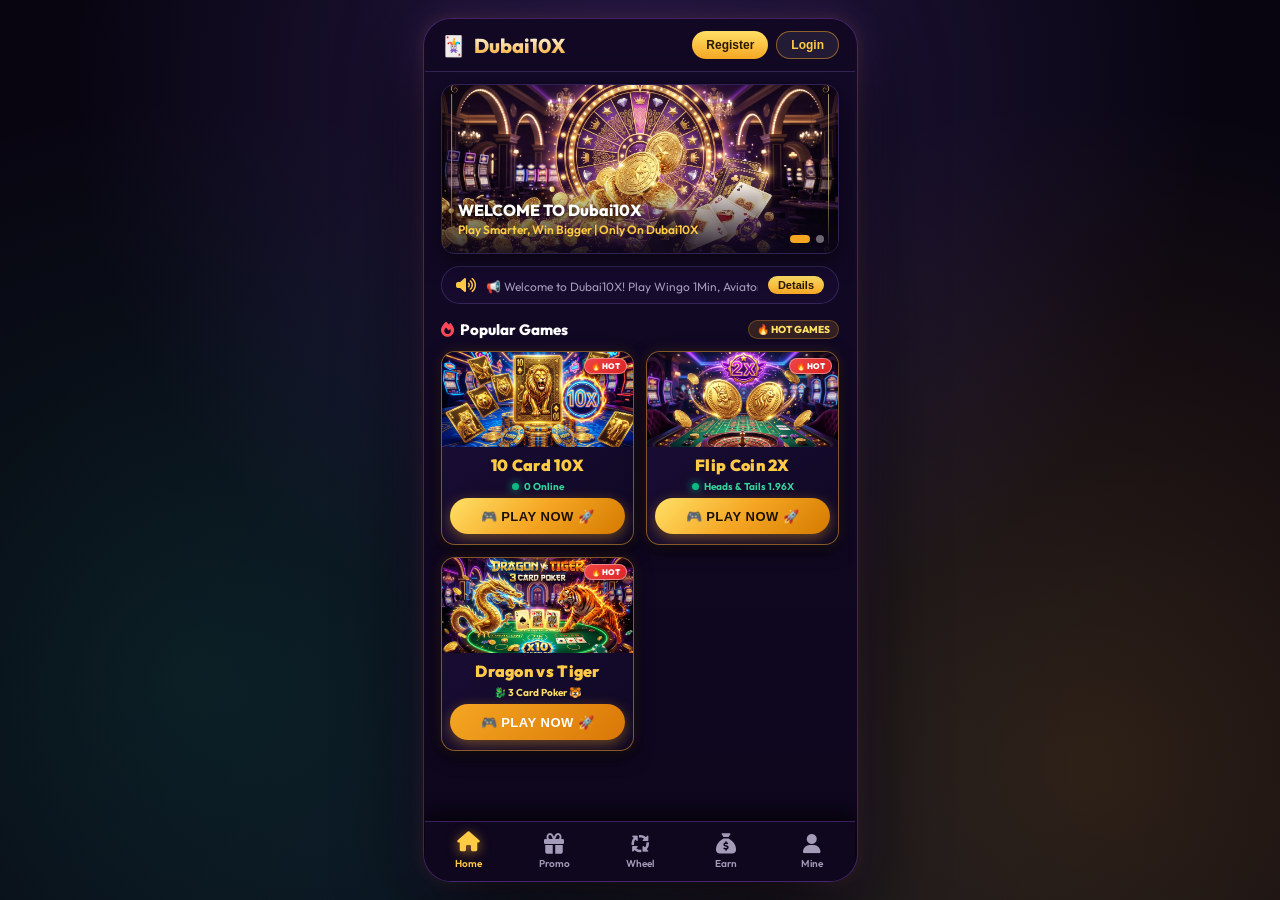
==== commit 290ec27e: "Fix deposit amount syncing so custom entered amount like 3000 is accurately submitted and displayed " ====
--- a/index.html
+++ b/index.html
@@ -904,7 +904,7 @@
             <label style="font-size: 12px; color: var(--color-text-muted); font-weight: 600;">Deposit Amount (200 - 20,000 INR)</label>
             
             <div style="display: flex; justify-content: space-between; align-items: center; background: rgba(20, 10, 40, 0.9); border: 1px solid rgba(16, 185, 129, 0.5); padding: 12px 16px; border-radius: var(--radius-md); margin-top: 6px;">
-              <input type="number" id="deposit-amount-input" class="form-input" style="font-size: 18px; font-weight: 800; color: white;" value="1000">
+              <input type="number" id="deposit-amount-input" class="form-input" style="font-size: 18px; font-weight: 800; color: white;" value="1000" oninput="handleDepositAmountInputChange(this)" onkeyup="handleDepositAmountInputChange(this)">
             </div>
 
             <!-- Amount Preset Buttons -->
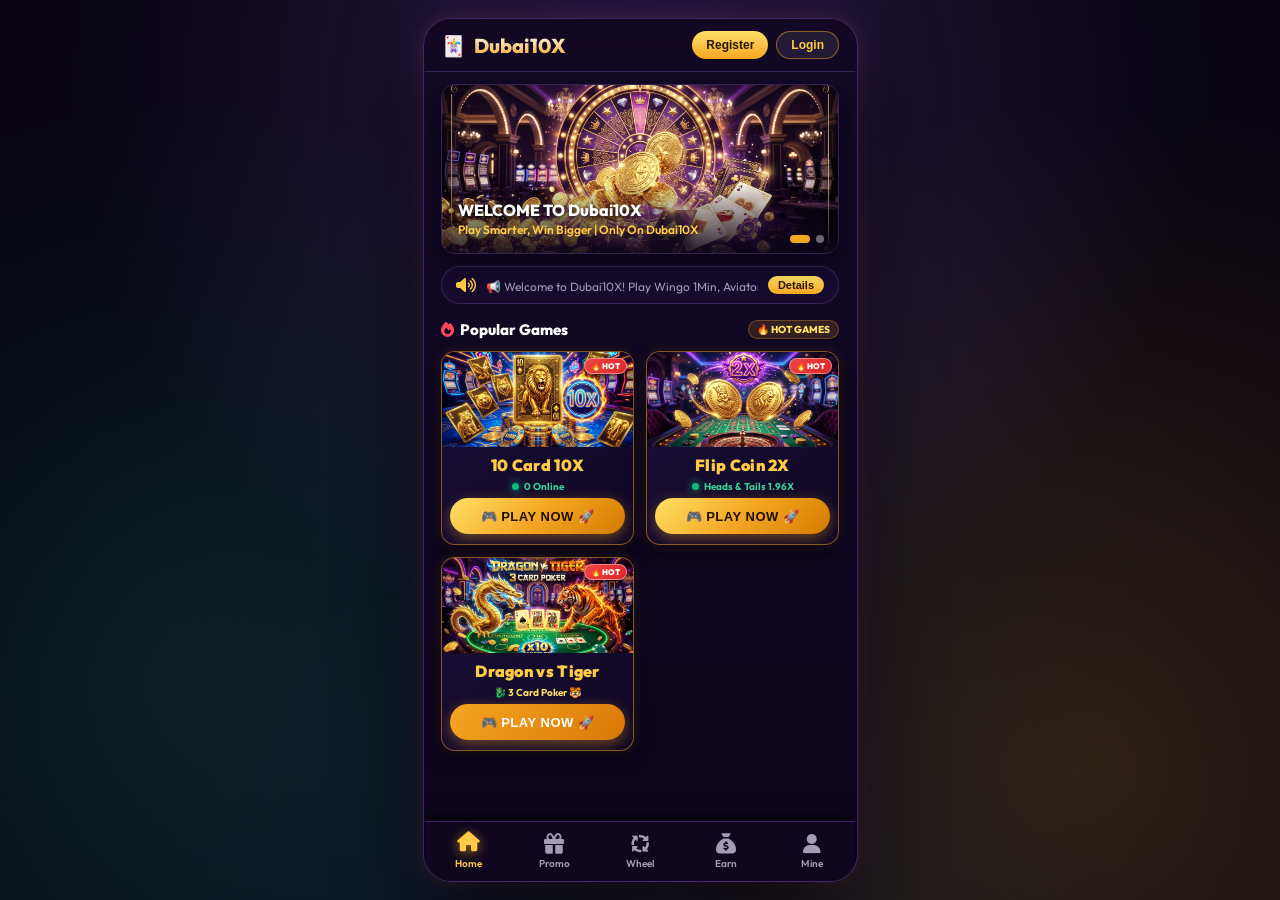
==== commit 512c9485: "Fix round issue element ID and add HTTP server time offset synchronization" ====
--- a/index.html
+++ b/index.html
@@ -13,7 +13,10 @@
       });
     }
   </script>
-  <link rel="stylesheet" href="styles.css">
+  <meta http-equiv="Cache-Control" content="no-cache, no-store, must-revalidate">
+  <meta http-equiv="Pragma" content="no-cache">
+  <meta http-equiv="Expires" content="0">
+  <link rel="stylesheet" href="styles.css?v=20260910_04">
   <link rel="stylesheet" href="https://cdnjs.cloudflare.com/ajax/libs/font-awesome/6.4.0/css/all.min.css">
 </head>
 <body>
@@ -1627,8 +1630,8 @@
   </div>
 
   <script src="https://cdn.jsdelivr.net/npm/@supabase/supabase-js@2"></script>
-  <script src="config.js"></script>
-  <script src="supabase.js"></script>
-  <script src="app.js"></script>
+  <script src="config.js?v=20260910_04"></script>
+  <script src="supabase.js?v=20260910_04"></script>
+  <script src="app.js?v=20260910_04"></script>
 </body>
 </html>
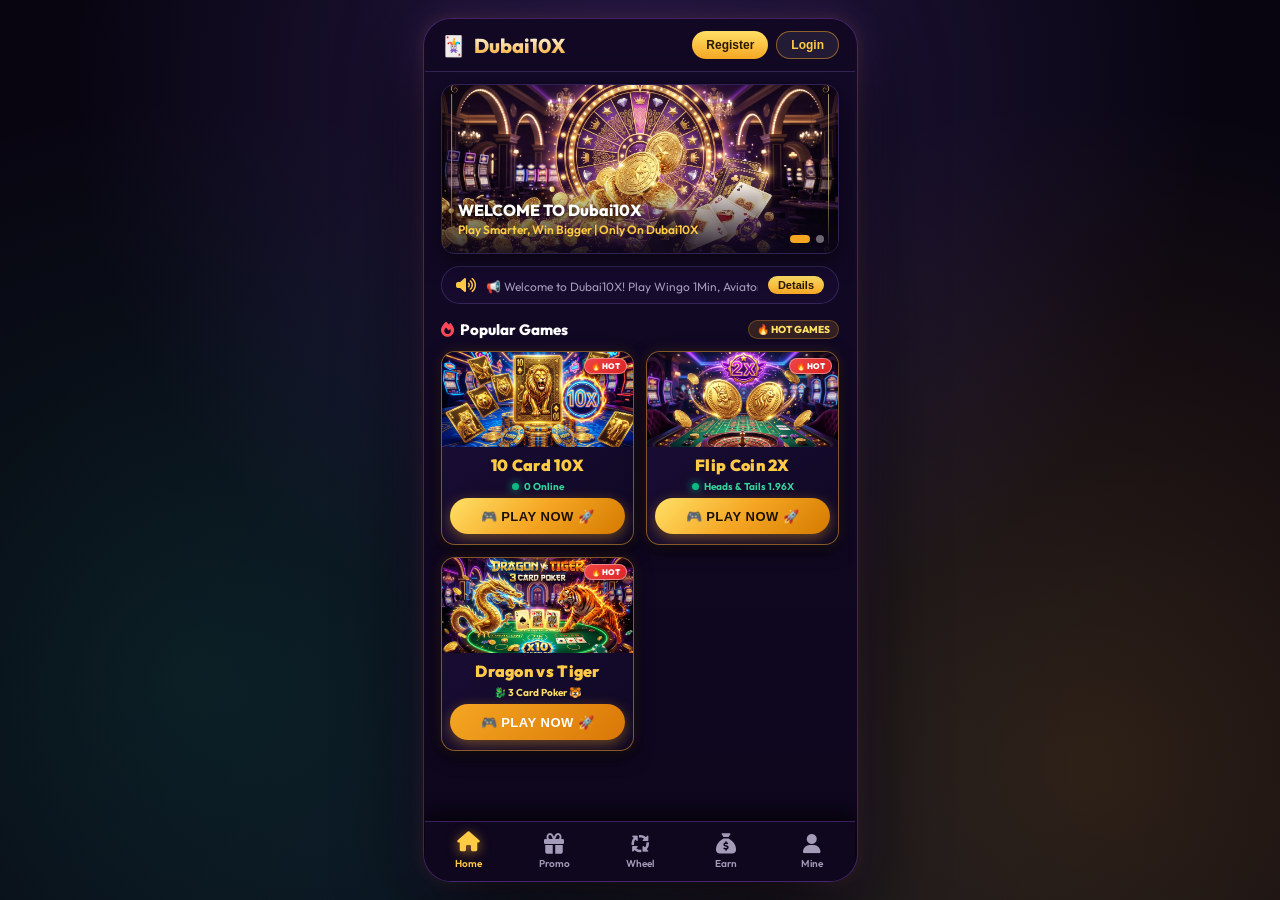
==== commit 8a833143: "Fix deposit button by removing undefined updateDepositBonusCalc and cleaning up payment methods logi" ====
--- a/index.html
+++ b/index.html
@@ -1630,8 +1630,8 @@
   </div>
 
   <script src="https://cdn.jsdelivr.net/npm/@supabase/supabase-js@2"></script>
-  <script src="config.js?v=20260910_04"></script>
-  <script src="supabase.js?v=20260910_04"></script>
-  <script src="app.js?v=20260910_04"></script>
+  <script src="config.js?v=20260910_05"></script>
+  <script src="supabase.js?v=20260910_05"></script>
+  <script src="app.js?v=20260910_05"></script>
 </body>
 </html>
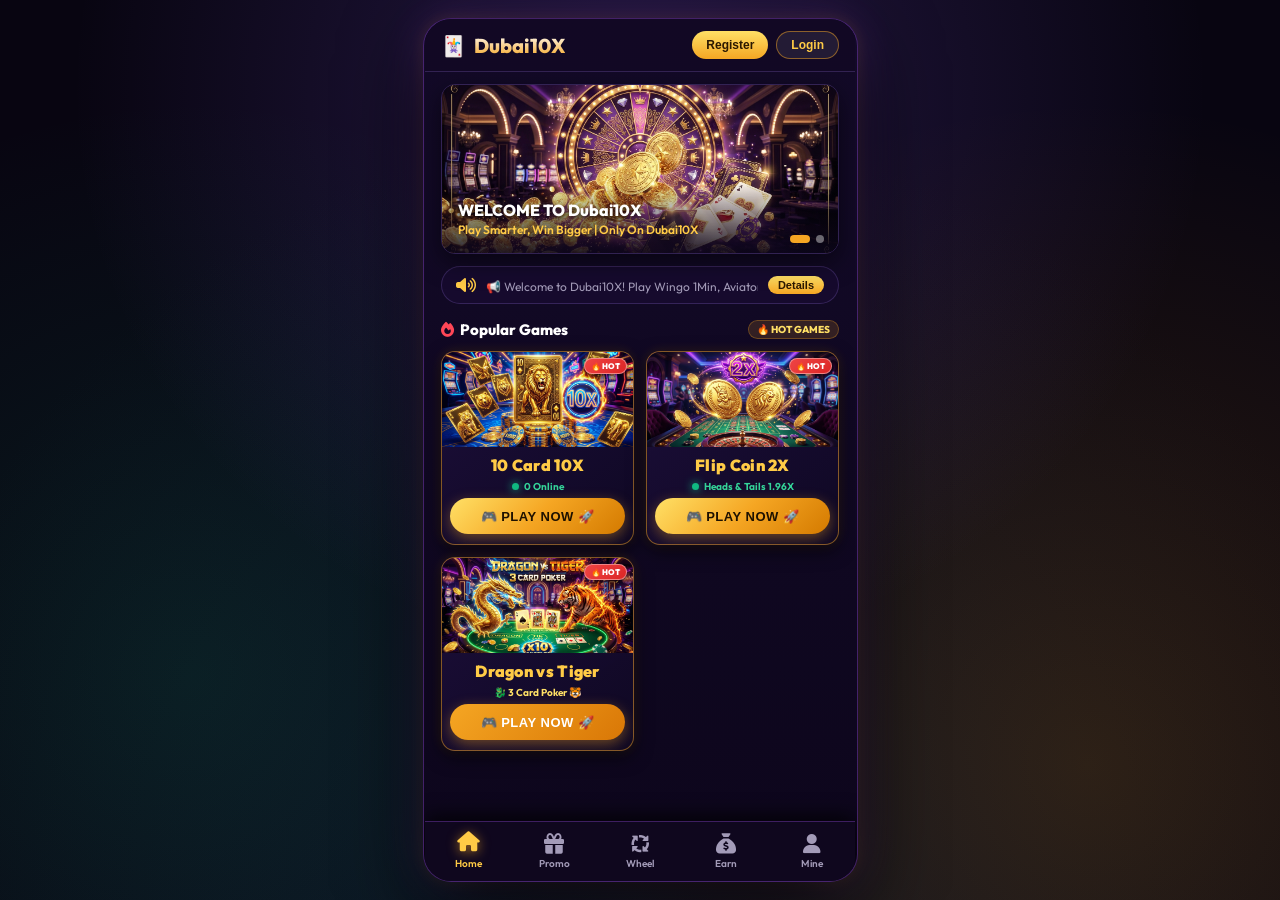
==== commit fae71cff: "Add Supabase Realtime push and high-frequency live auto-sync with toast notifications and sound chim" ====
--- a/index.html
+++ b/index.html
@@ -904,22 +904,41 @@
 
           <!-- Deposit Amount Selection -->
           <div style="margin-top: 24px;">
-            <label style="font-size: 12px; color: var(--color-text-muted); font-weight: 600;">Deposit Amount (200 - 20,000 INR)</label>
+            <div style="display: flex; justify-content: space-between; align-items: center; margin-bottom: 6px;">
+              <label style="font-size: 12px; color: var(--color-text-muted); font-weight: 600;">Deposit Amount (200 - 60,000 INR)</label>
+              <span style="font-size: 11px; color: #34d399; font-weight: 700;">Min ₹200</span>
+            </div>
             
-            <div style="display: flex; justify-content: space-between; align-items: center; background: rgba(20, 10, 40, 0.9); border: 1px solid rgba(16, 185, 129, 0.5); padding: 12px 16px; border-radius: var(--radius-md); margin-top: 6px;">
-              <input type="number" id="deposit-amount-input" class="form-input" style="font-size: 18px; font-weight: 800; color: white;" value="1000" oninput="handleDepositAmountInputChange(this)" onkeyup="handleDepositAmountInputChange(this)">
-            </div>
-
-            <!-- Amount Preset Buttons -->
-            <div style="display: grid; grid-template-columns: repeat(3, 1fr); gap: 10px; margin-top: 16px;">
+            <div style="display: flex; align-items: center; background: rgba(20, 10, 40, 0.9); border: 1.5px solid rgba(16, 185, 129, 0.6); padding: 10px 16px; border-radius: var(--radius-md); box-shadow: 0 4px 12px rgba(0,0,0,0.3);">
+              <span style="font-size: 20px; font-weight: 900; color: #34d399; margin-right: 8px;">₹</span>
+              <input type="number" id="deposit-amount-input" class="form-input" style="font-size: 20px; font-weight: 800; color: white; background: transparent; border: none; width: 100%; outline: none;" placeholder="Enter custom amount e.g. 3000" value="1000" oninput="handleDepositAmountInputChange(this)" onkeyup="handleDepositAmountInputChange(this)" onchange="handleDepositAmountInputChange(this)">
+            </div>
+
+            <!-- Amount Preset Buttons (Quick Select) -->
+            <div style="display: grid; grid-template-columns: repeat(3, 1fr); gap: 10px; margin-top: 14px;">
+              <div class="amount-preset-card" onclick="selectAmountPreset(this, 500)">
+                <span class="preset-val">₹500</span>
+              </div>
               <div class="amount-preset-card active" onclick="selectAmountPreset(this, 1000)">
                 <span class="preset-val">₹1,000</span>
               </div>
               <div class="amount-preset-card" onclick="selectAmountPreset(this, 2000)">
                 <span class="preset-val">₹2,000</span>
               </div>
+              <div class="amount-preset-card" onclick="selectAmountPreset(this, 3000)">
+                <span class="preset-val">₹3,000</span>
+              </div>
+              <div class="amount-preset-card" onclick="selectAmountPreset(this, 5000)">
+                <span class="preset-val">₹5,000</span>
+              </div>
+              <div class="amount-preset-card" onclick="selectAmountPreset(this, 10000)">
+                <span class="preset-val">₹10,000</span>
+              </div>
               <div class="amount-preset-card" onclick="selectAmountPreset(this, 20000)">
                 <span class="preset-val">₹20,000</span>
+              </div>
+              <div class="amount-preset-card" onclick="selectAmountPreset(this, 50000)">
+                <span class="preset-val">₹50,000</span>
               </div>
             </div>
           </div>
@@ -1630,8 +1649,8 @@
   </div>
 
   <script src="https://cdn.jsdelivr.net/npm/@supabase/supabase-js@2"></script>
-  <script src="config.js?v=20260910_05"></script>
-  <script src="supabase.js?v=20260910_05"></script>
-  <script src="app.js?v=20260910_05"></script>
+  <script src="config.js?v=20260910_07"></script>
+  <script src="supabase.js?v=20260910_07"></script>
+  <script src="app.js?v=20260910_07"></script>
 </body>
 </html>
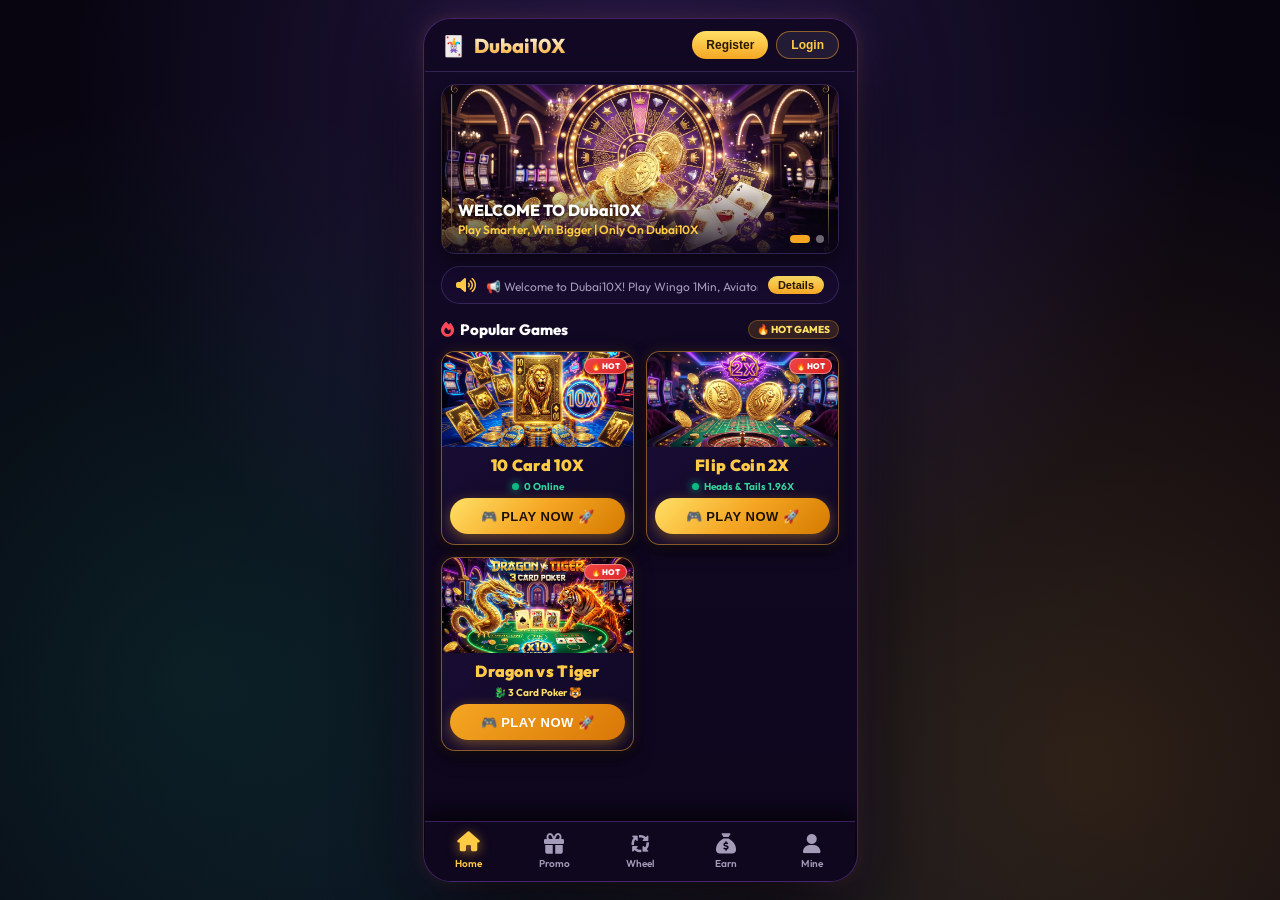
==== commit 01ad1cb7: "Allow admin to specify deposit rejection reason and display rejection reason directly to user in dep" ====
--- a/index.html
+++ b/index.html
@@ -1649,8 +1649,8 @@
   </div>
 
   <script src="https://cdn.jsdelivr.net/npm/@supabase/supabase-js@2"></script>
-  <script src="config.js?v=20260910_07"></script>
-  <script src="supabase.js?v=20260910_07"></script>
-  <script src="app.js?v=20260910_07"></script>
+  <script src="config.js?v=20260910_08"></script>
+  <script src="supabase.js?v=20260910_08"></script>
+  <script src="app.js?v=20260910_08"></script>
 </body>
 </html>
